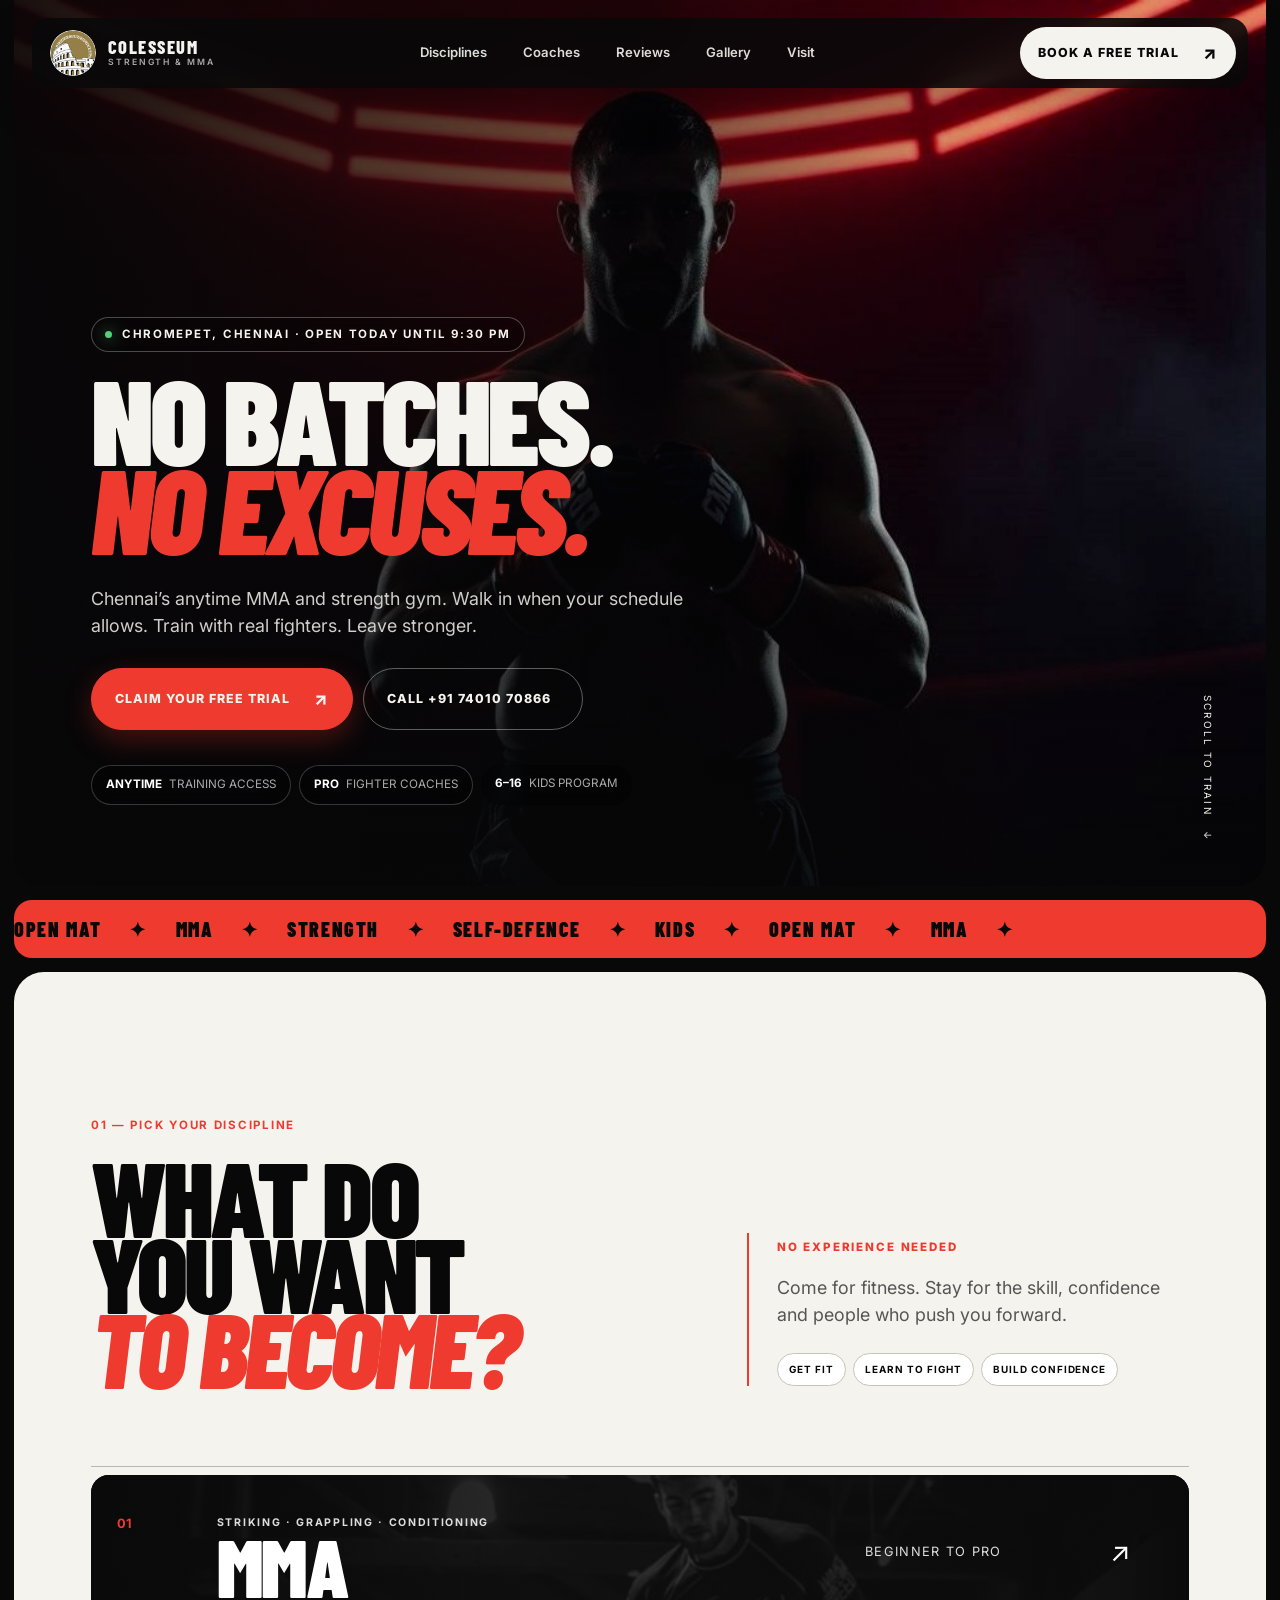
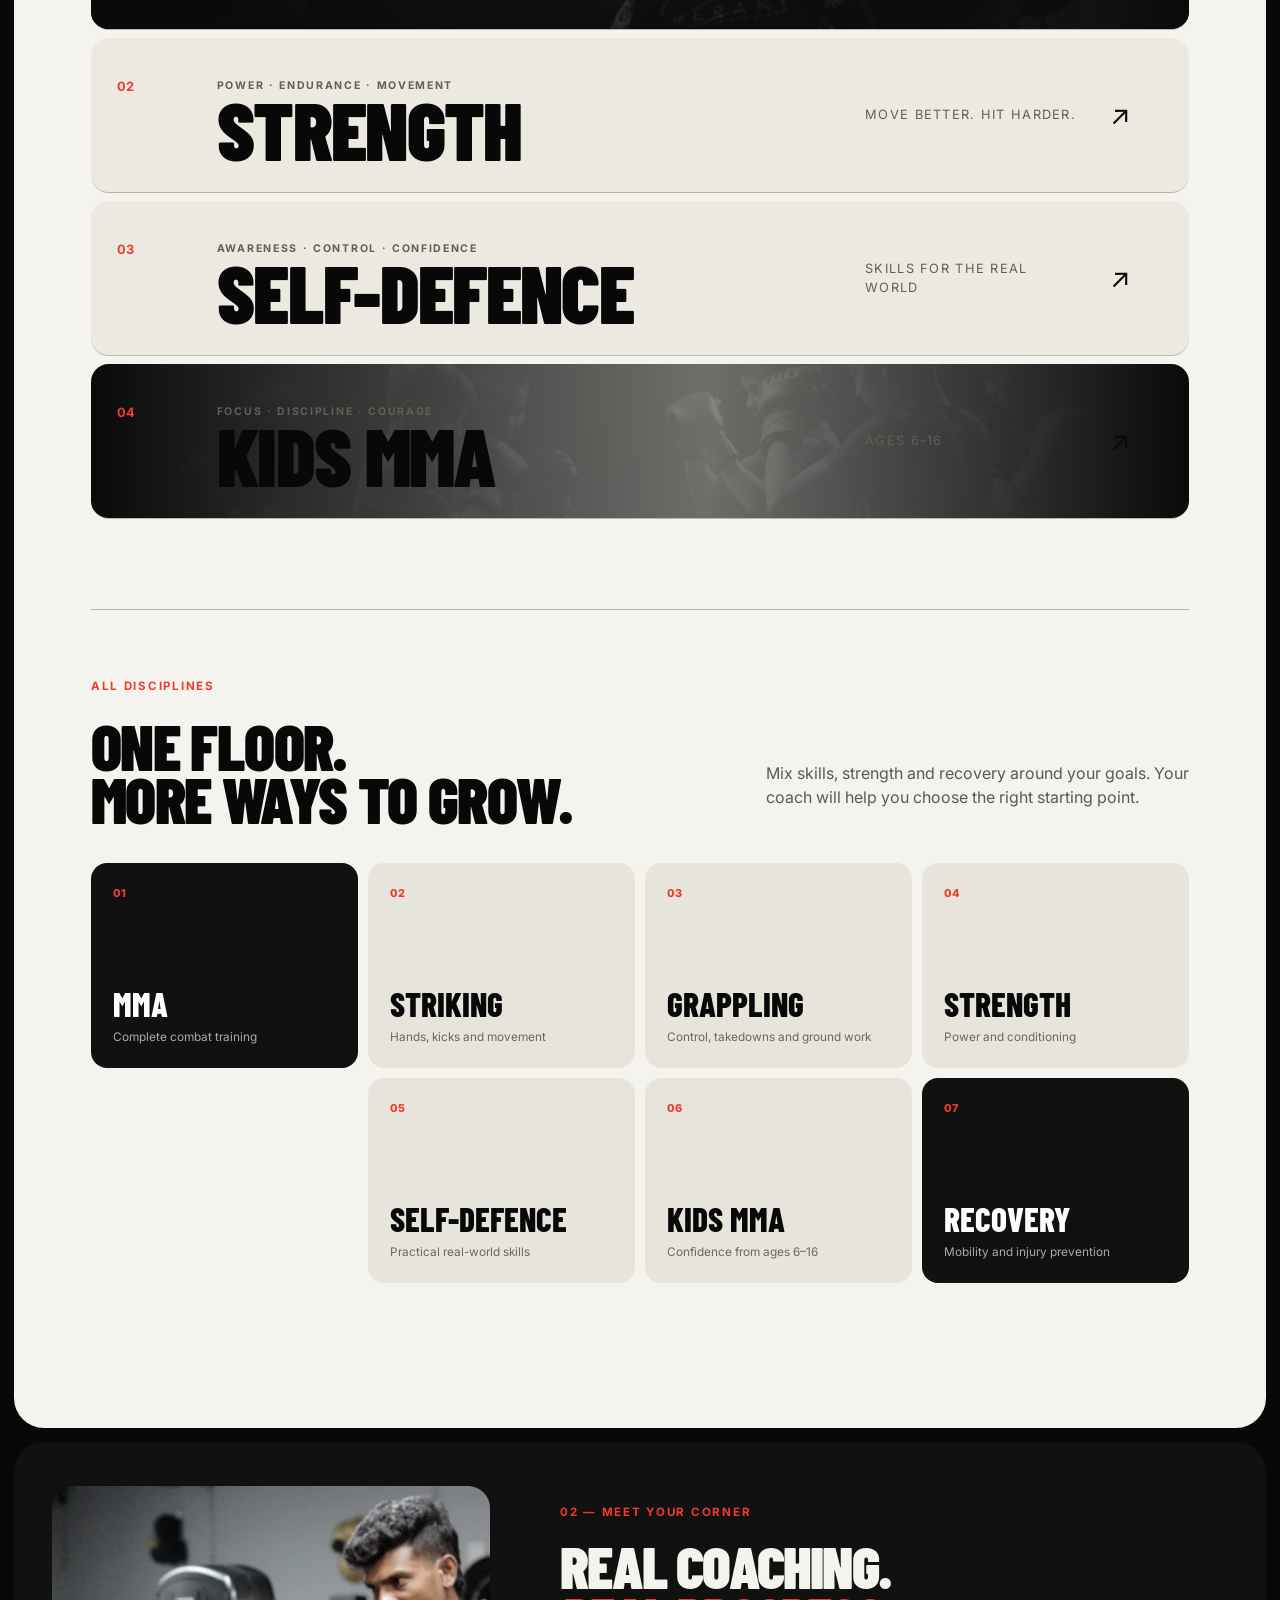
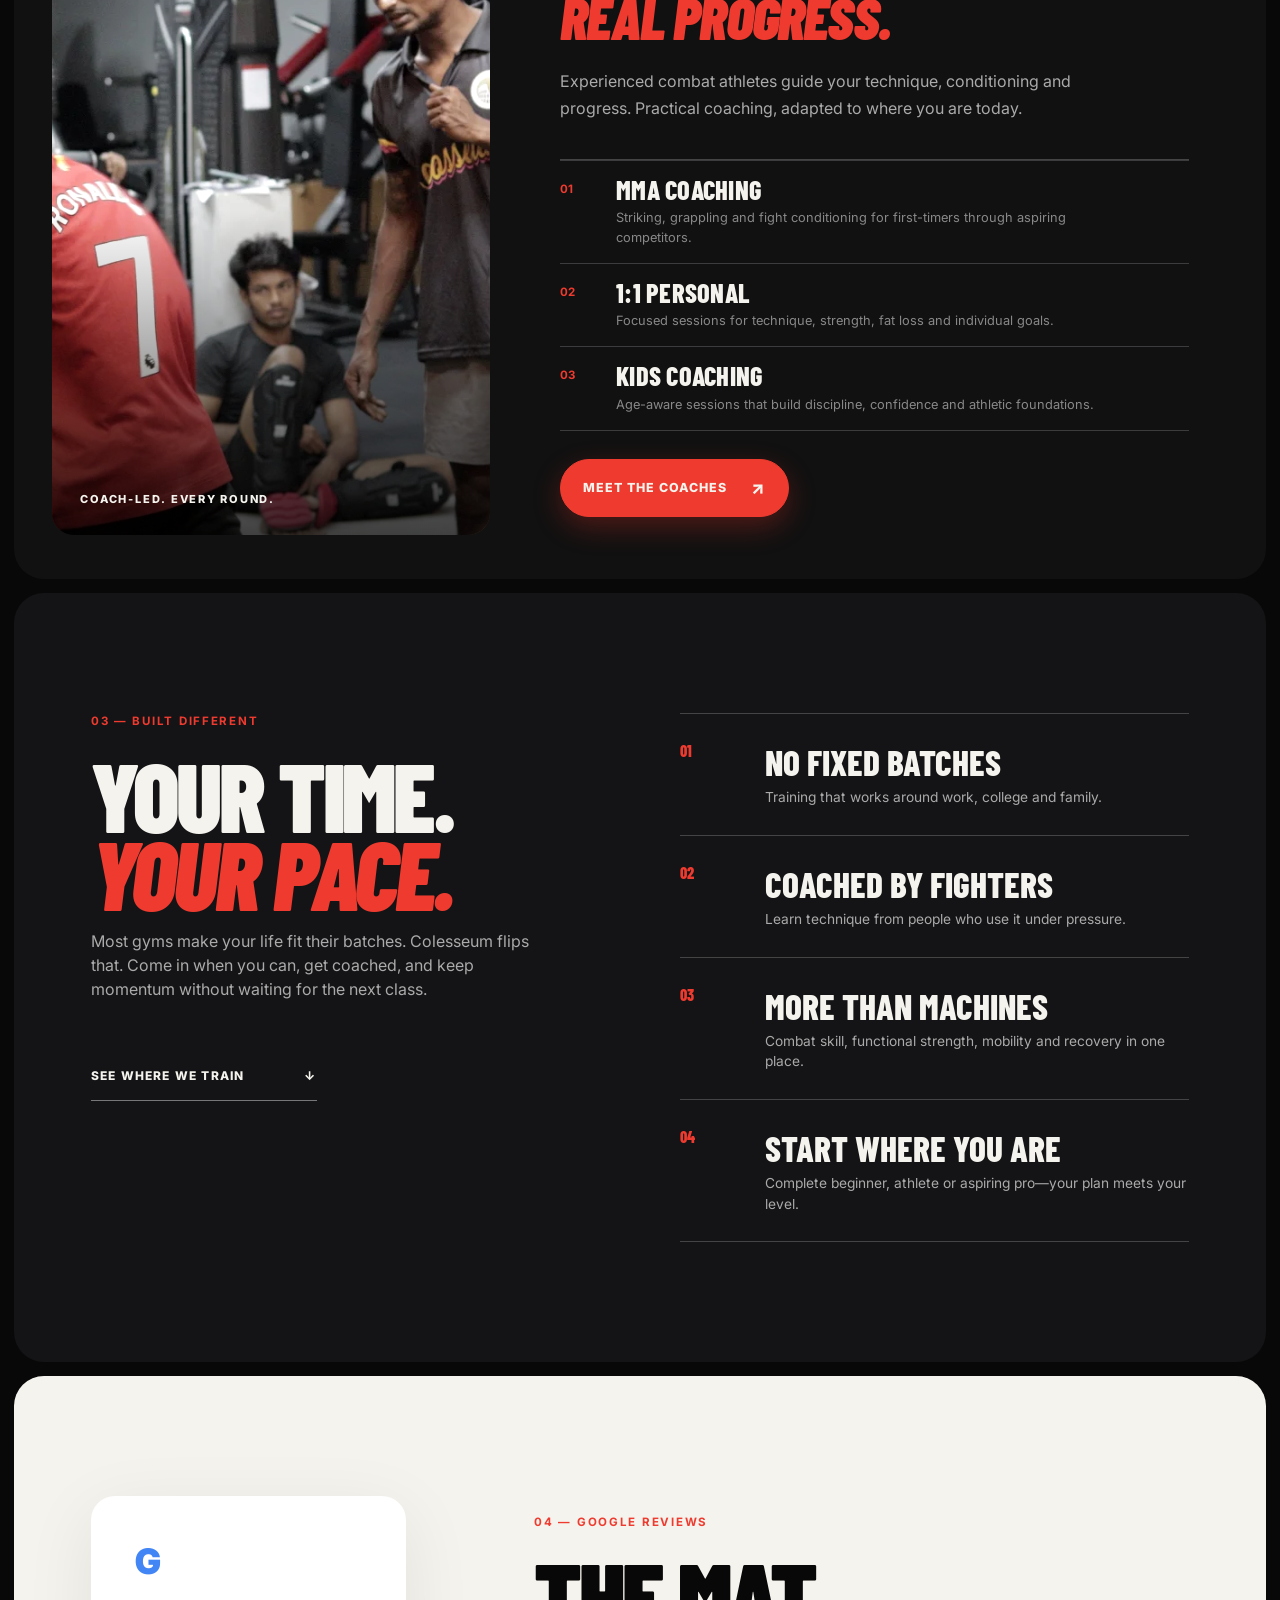
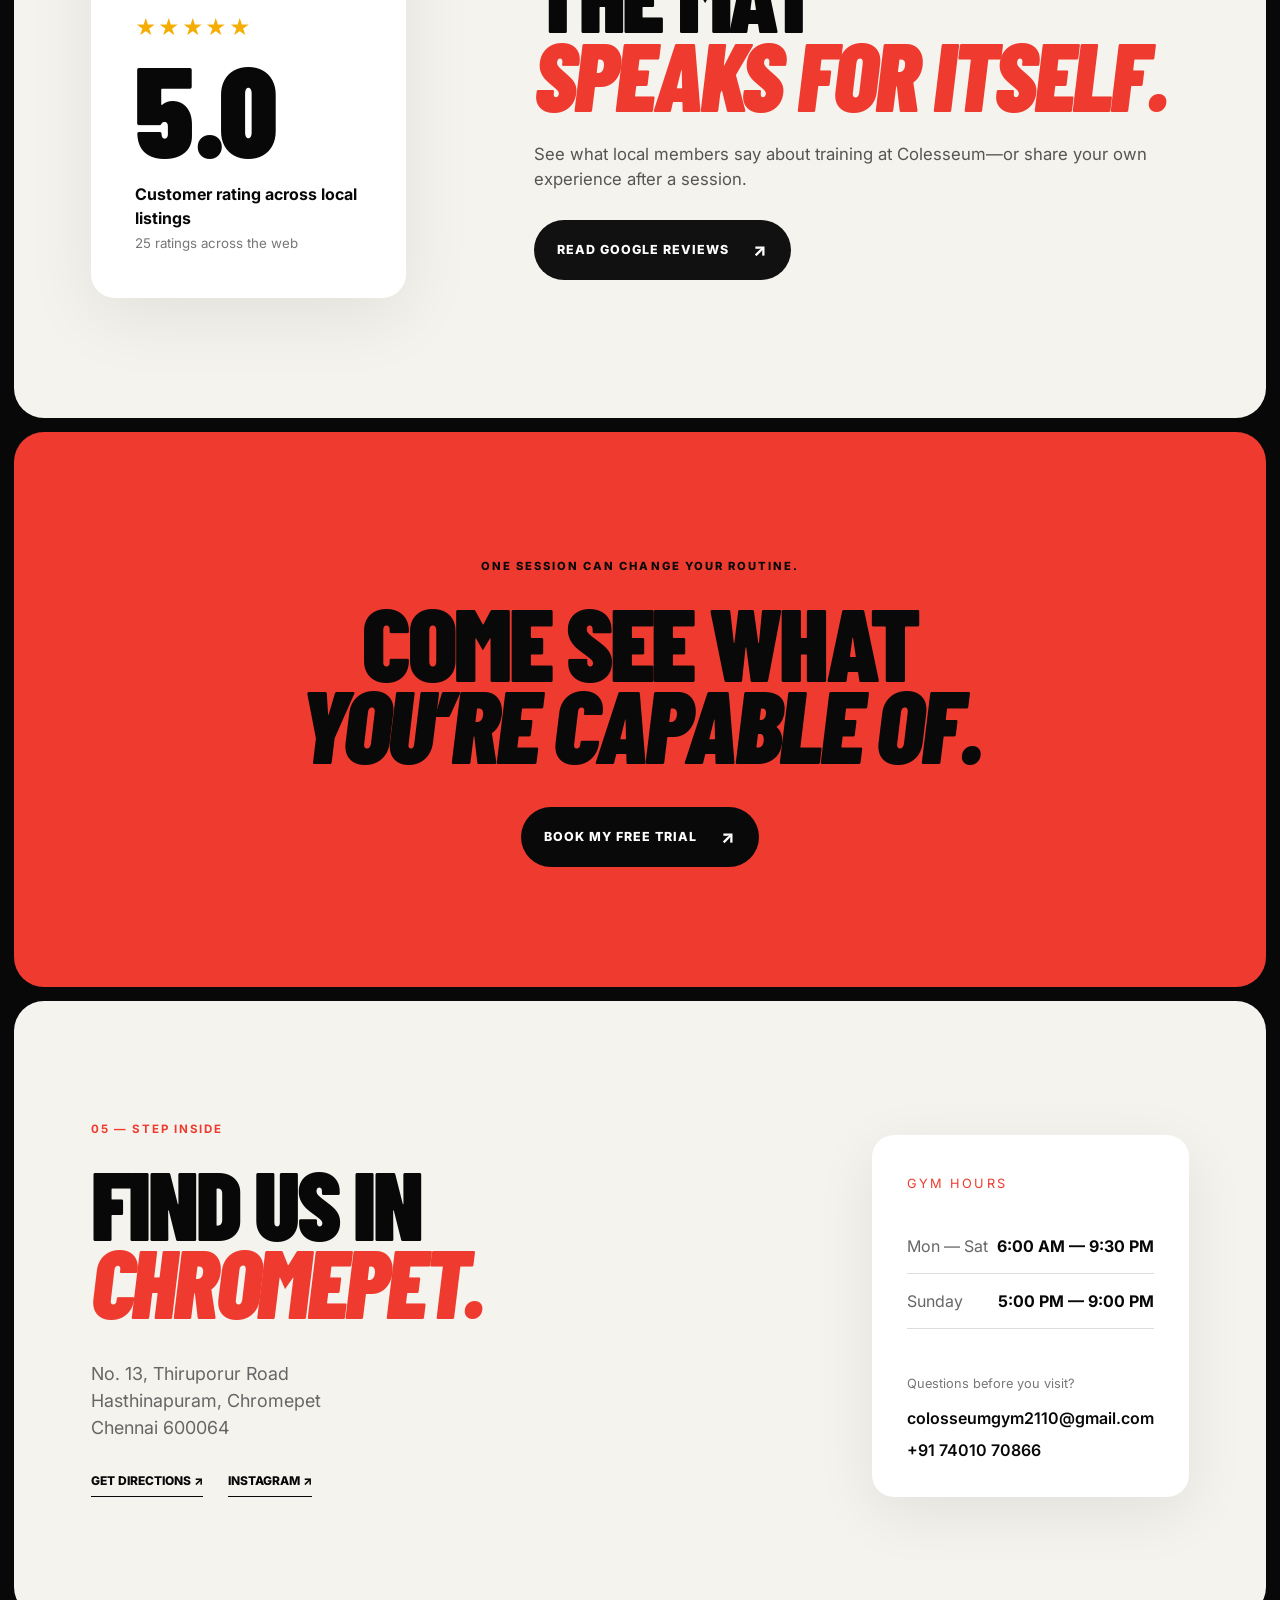
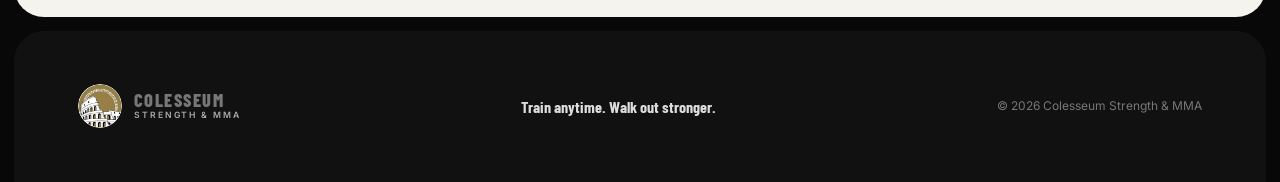
==== index.html @ 01a039a8 "Upload complete Colesseum MMA website" ====
<!doctype html>
<html lang="en">
<head>
  <meta charset="utf-8">
  <meta name="viewport" content="width=device-width, initial-scale=1">
  <title>Colesseum Strength & MMA | Anytime MMA Training in Chennai</title>
  <meta name="description" content="MMA, strength training, self-defence and kids coaching in Chromepet, Chennai. Train on your schedule with pro-fighter coaching.">
  <link rel="preconnect" href="https://fonts.googleapis.com">
  <link rel="preconnect" href="https://fonts.gstatic.com" crossorigin>
  <link href="https://fonts.googleapis.com/css2?family=Barlow+Condensed:ital,wght@0,600;0,700;0,800;0,900;1,800&family=Inter:wght@400;500;600;700&display=swap" rel="stylesheet">
  <link rel="icon" type="image/png" href="assets/logo.png">
  <link rel="stylesheet" href="assets/site.css">
</head>
<body class="is-loading">
  <div class="site-loader" role="status" aria-live="polite" aria-label="Loading Colesseum">
    <div class="loader-mark">
      <span class="loader-ring"><img src="assets/logo.png" alt=""></span>
      <p>COLESSEUM<small>STRENGTH &amp; MMA</small></p>
    </div>
    <div class="loader-line" aria-hidden="true"><i></i></div>
    <span class="loader-callout">ENTER THE ARENA</span>
  </div>
  <header class="nav" id="top">
    <a class="brand" href="#top" aria-label="Colesseum home"><img class="brand-logo" src="assets/logo.png" alt=""><span>COLESSEUM<small>STRENGTH & MMA</small></span></a>
    <nav aria-label="Main navigation"><a href="#disciplines">Disciplines</a><a href="#coaches">Coaches</a><a href="#reviews">Reviews</a><a href="gallery.html">Gallery</a><a href="#visit">Visit</a></nav>
    <a class="nav-cta" href="https://wa.me/917401070866?text=Hi%20Colesseum%2C%20I%27d%20like%20to%20book%20a%20trial%20session." target="_blank" rel="noreferrer">Book a free trial <span>↗</span></a>
    <button class="menu" aria-label="Open menu" aria-expanded="false"><span></span><span></span></button>
  </header>

  <main>
    <section class="hero">
      <img class="hero-image" src="assets/hero.jpg" alt="Mixed martial arts fighter ready to train">
      <div class="hero-shade"></div>
      <div class="hero-copy">
        <div class="eyebrow"><i></i> Chromepet, Chennai · Open today until 9:30 PM</div>
        <h1>NO BATCHES.<br><em>NO EXCUSES.</em></h1>
        <p>Chennai’s anytime MMA and strength gym. Walk in when your schedule allows. Train with real fighters. Leave stronger.</p>
        <div class="hero-actions">
          <a class="button primary" href="https://wa.me/917401070866?text=Hi%20Colesseum%2C%20I%27d%20like%20to%20book%20a%20free%20trial%20session." target="_blank" rel="noreferrer">Claim your free trial <span>↗</span></a>
          <a class="button ghost" href="tel:+917401070866">Call +91 74010 70866</a>
        </div>
        <div class="proof"><span><b>ANYTIME</b> training access</span><span><b>PRO</b> fighter coaches</span><span><b>6–16</b> kids program</span></div>
      </div>
      <a class="scroll-cue" href="#programs" aria-label="Scroll to programs"><span>SCROLL TO TRAIN</span>↓</a>
    </section>

    <section class="ticker" aria-label="Training highlights"><div>OPEN MAT <b>✦</b> MMA <b>✦</b> STRENGTH <b>✦</b> SELF-DEFENCE <b>✦</b> KIDS <b>✦</b> OPEN MAT <b>✦</b> MMA <b>✦</b></div></section>

    <section class="programs section" id="programs">
      <div class="programs-intro">
        <div><span class="kicker">01 — Pick your discipline</span><h2>WHAT DO<br>YOU WANT<br><i>TO BECOME?</i></h2></div>
        <div class="programs-note"><span>NO EXPERIENCE NEEDED</span><p>Come for fitness. Stay for the skill, confidence and people who push you forward.</p><div class="goal-tags"><b>GET FIT</b><b>LEARN TO FIGHT</b><b>BUILD CONFIDENCE</b></div></div>
      </div>
      <div class="fight-menu">
        <a class="fight-row is-visual" href="https://wa.me/917401070866?text=I%27m%20interested%20in%20MMA%20training." target="_blank" rel="noreferrer"><img src="assets/mma.jpg" alt="MMA athlete training"><span class="fight-no">01</span><div><small>STRIKING · GRAPPLING · CONDITIONING</small><h3>MMA</h3></div><p>Beginner to pro</p><i>↗</i></a>
        <a class="fight-row" href="https://wa.me/917401070866?text=I%27m%20interested%20in%20strength%20training." target="_blank" rel="noreferrer"><span class="fight-no">02</span><div><small>POWER · ENDURANCE · MOVEMENT</small><h3>STRENGTH</h3></div><p>Move better. Hit harder.</p><i>↗</i></a>
        <a class="fight-row" href="https://wa.me/917401070866?text=I%27m%20interested%20in%20self-defence%20training." target="_blank" rel="noreferrer"><span class="fight-no">03</span><div><small>AWARENESS · CONTROL · CONFIDENCE</small><h3>SELF-DEFENCE</h3></div><p>Skills for the real world</p><i>↗</i></a>
        <a class="fight-row is-kids" href="https://wa.me/917401070866?text=I%27m%20interested%20in%20the%20kids%20MMA%20program." target="_blank" rel="noreferrer"><img src="assets/kids.jpg" alt="Young athletes in a training program"><span class="fight-no">04</span><div><small>FOCUS · DISCIPLINE · COURAGE</small><h3>KIDS MMA</h3></div><p>Ages 6–16</p><i>↗</i></a>
      </div>
      <div class="discipline-block" id="disciplines">
        <div class="discipline-head"><div><span class="kicker">All disciplines</span><h3>ONE FLOOR.<br>MORE WAYS TO GROW.</h3></div><p>Mix skills, strength and recovery around your goals. Your coach will help you choose the right starting point.</p></div>
        <div class="discipline-grid" aria-label="Available disciplines">
          <article><span>01</span><h4>MMA</h4><small>Complete combat training</small></article>
          <article><span>02</span><h4>STRIKING</h4><small>Hands, kicks and movement</small></article>
          <article><span>03</span><h4>GRAPPLING</h4><small>Control, takedowns and ground work</small></article>
          <article><span>04</span><h4>STRENGTH</h4><small>Power and conditioning</small></article>
          <article><span>05</span><h4>SELF-DEFENCE</h4><small>Practical real-world skills</small></article>
          <article><span>06</span><h4>KIDS MMA</h4><small>Confidence from ages 6–16</small></article>
          <article><span>07</span><h4>RECOVERY</h4><small>Mobility and injury prevention</small></article>
        </div>
      </div>
    </section>

    <section class="coaches section" id="coaches">
      <div class="coach-visual"><img src="assets/coach-selected.webp" alt="Colesseum coach observing athletes during a live sparring round"><span>COACH-LED. EVERY ROUND.</span></div>
      <div class="coach-copy"><span class="kicker">02 — Meet your corner</span><h2>REAL COACHING.<br><i>REAL PROGRESS.</i></h2><p>Experienced combat athletes guide your technique, conditioning and progress. Practical coaching, adapted to where you are today.</p><div class="coach-columns"><article><b>01</b><div><h3>MMA COACHING</h3><p>Striking, grappling and fight conditioning for first-timers through aspiring competitors.</p></div></article><article><b>02</b><div><h3>1:1 PERSONAL</h3><p>Focused sessions for technique, strength, fat loss and individual goals.</p></div></article><article><b>03</b><div><h3>KIDS COACHING</h3><p>Age-aware sessions that build discipline, confidence and athletic foundations.</p></div></article></div><a class="button primary" href="https://wa.me/917401070866?text=Hi%20Colesseum%2C%20I%27d%20like%20to%20meet%20the%20coaches%20and%20book%20a%20trial." target="_blank" rel="noreferrer">Meet the coaches <span>↗</span></a></div>
    </section>

    <section class="difference section" id="difference">
      <div class="difference-copy"><span class="kicker">03 — Built different</span><h2>YOUR TIME.<br><i>YOUR PACE.</i></h2><p>Most gyms make your life fit their batches. Colesseum flips that. Come in when you can, get coached, and keep momentum without waiting for the next class.</p><a class="text-link" href="#visit">See where we train <span>↓</span></a></div>
      <div class="reasons">
        <article><b>01</b><div><h3>NO FIXED BATCHES</h3><p>Training that works around work, college and family.</p></div></article>
        <article><b>02</b><div><h3>COACHED BY FIGHTERS</h3><p>Learn technique from people who use it under pressure.</p></div></article>
        <article><b>03</b><div><h3>MORE THAN MACHINES</h3><p>Combat skill, functional strength, mobility and recovery in one place.</p></div></article>
        <article><b>04</b><div><h3>START WHERE YOU ARE</h3><p>Complete beginner, athlete or aspiring pro—your plan meets your level.</p></div></article>
      </div>
    </section>

    <section class="reviews section" id="reviews">
      <div class="reviews-score"><span class="google-g">G</span><span class="stars" aria-label="5 out of 5 stars">★★★★★</span><strong>5.0</strong><p>Customer rating across local listings</p><small>25 ratings across the web</small></div>
      <div class="reviews-copy"><span class="kicker">04 — Google reviews</span><h2>THE MAT<br><i>SPEAKS FOR ITSELF.</i></h2><p>See what local members say about training at Colesseum—or share your own experience after a session.</p><a class="button dark-button" href="https://www.google.com/search?q=Colosseum+Strength+and+MMA+Chromepet+reviews" target="_blank" rel="noreferrer">Read Google reviews <span>↗</span></a></div>
    </section>

    <section class="cta-band">
      <span>ONE SESSION CAN CHANGE YOUR ROUTINE.</span>
      <h2>COME SEE WHAT<br><i>YOU’RE CAPABLE OF.</i></h2>
      <a class="button light" href="https://wa.me/917401070866?text=Hi%20Colesseum%2C%20I%27d%20like%20to%20book%20a%20free%20trial%20session." target="_blank" rel="noreferrer">Book my free trial <span>↗</span></a>
    </section>

    <section class="visit section" id="visit">
      <div class="visit-main"><span class="kicker">05 — Step inside</span><h2>FIND US IN<br><i>CHROMEPET.</i></h2><address>No. 13, Thiruporur Road<br>Hasthinapuram, Chromepet<br>Chennai 600064</address><div class="visit-actions"><a href="https://www.google.com/maps/search/?api=1&query=No.13+Thiruporur+Road+Hasthinapuram+Chromepet+Chennai+600064" target="_blank" rel="noreferrer">Get directions ↗</a><a href="https://www.instagram.com/colosseum_strength_mma/" target="_blank" rel="noreferrer">Instagram ↗</a></div></div>
      <div class="hours"><span>GYM HOURS</span><dl><div><dt>Mon — Sat</dt><dd>6:00 AM — 9:30 PM</dd></div><div><dt>Sunday</dt><dd>5:00 PM — 9:00 PM</dd></div></dl><p>Questions before you visit?</p><a href="mailto:colosseumgym2110@gmail.com">colosseumgym2110@gmail.com</a><a href="tel:+917401070866">+91 74010 70866</a></div>
    </section>
  </main>

  <footer><a class="brand" href="#top"><img class="brand-logo" src="assets/logo.png" alt=""><span>COLESSEUM<small>STRENGTH & MMA</small></span></a><p>Train anytime. Walk out stronger.</p><span>© 2026 Colesseum Strength & MMA</span></footer>
  <a class="mobile-trial" href="https://wa.me/917401070866?text=Hi%20Colesseum%2C%20I%27d%20like%20to%20book%20a%20free%20trial%20session." target="_blank" rel="noreferrer">BOOK A FREE TRIAL <span>↗</span></a>
  <script src="assets/site.js"></script>
</body>
</html>
---- assets/site.css ----
:root{--ink:#080809;--panel:#111113;--paper:#f1efe9;--red:#ed3326;--muted:#aaa8a3;--line:rgba(255,255,255,.15)}*{box-sizing:border-box}html{scroll-behavior:smooth}body{margin:0;background:var(--ink);color:var(--paper);font:16px/1.5 Inter,Arial,sans-serif;overflow-x:hidden}a{color:inherit;text-decoration:none}img{display:block;max-width:100%}.nav{height:88px;padding:0 4.5vw;display:flex;align-items:center;justify-content:space-between;position:absolute;top:0;z-index:20;width:100%;border-bottom:1px solid var(--line)}.brand{display:flex;align-items:center;gap:12px;font:800 1.15rem/1 Barlow Condensed,sans-serif;letter-spacing:.08em}.brand small{display:block;font:600 .54rem/1.4 Inter,sans-serif;letter-spacing:.22em;color:#aaa}.brand-mark{display:grid;place-items:center;width:40px;height:40px;border:2px solid var(--red);border-radius:50%;color:var(--red);font:italic 900 1.65rem Barlow Condensed}.nav nav{display:flex;gap:36px;font-size:.82rem;font-weight:600}.nav nav a{opacity:.75}.nav nav a:hover{opacity:1}.nav-cta,.button{display:inline-flex;align-items:center;justify-content:space-between;gap:24px;text-transform:uppercase;font-weight:800;font-size:.78rem;letter-spacing:.08em}.nav-cta{border:1px solid rgba(255,255,255,.5);padding:14px 18px}.nav-cta span,.button span{font-size:1.1rem}.menu{display:none;background:none;border:0}.hero{min-height:800px;height:100svh;position:relative;display:flex;align-items:flex-end;padding:150px 7vw 9vh}.hero-image,.hero-shade{position:absolute;inset:0;width:100%;height:100%;object-fit:cover}.hero-image{object-position:center 20%}.hero-shade{background:linear-gradient(90deg,rgba(7,7,8,.95) 0%,rgba(7,7,8,.62) 46%,rgba(7,7,8,.15) 75%),linear-gradient(0deg,rgba(7,7,8,.9),transparent 45%)}.hero-copy{position:relative;z-index:2;max-width:820px}.eyebrow,.kicker{text-transform:uppercase;letter-spacing:.15em;font-size:.72rem;font-weight:700}.eyebrow{display:flex;align-items:center;gap:10px;margin-bottom:22px}.eyebrow i{width:7px;height:7px;background:#53d176;border-radius:50%;box-shadow:0 0 16px #53d176}.hero h1,.section h2,.cta-band h2{margin:0;font:900 clamp(4.7rem,9.3vw,9.3rem)/.75 Barlow Condensed,sans-serif;letter-spacing:-.035em}.hero h1 em,.section h2 i,.cta-band h2 i{font-style:italic;color:var(--red)}.hero p{max-width:610px;font-size:1.08rem;color:#d0ceca;margin:34px 0 28px}.hero-actions{display:flex;gap:10px}.button{padding:18px 21px;min-width:220px;border:1px solid rgba(255,255,255,.35)}.button.primary{background:var(--red);border-color:var(--red)}.button.ghost:hover,.nav-cta:hover{background:#fff;color:#111}.button.primary:hover{background:#fff;color:#111;border-color:#fff}.proof{display:flex;gap:0;margin-top:35px;border-top:1px solid var(--line);max-width:680px}.proof span{padding:15px 26px 0 0;margin-right:26px;border-right:1px solid var(--line);font-size:.73rem;text-transform:uppercase;color:#aaa}.proof span:last-child{border:0}.proof b{color:#fff;margin-right:4px}.scroll-cue{position:absolute;right:4vw;bottom:5vh;z-index:2;display:flex;gap:15px;align-items:center;writing-mode:vertical-rl;font-size:.62rem;letter-spacing:.22em}.ticker{height:64px;background:var(--red);color:#090909;display:flex;align-items:center;overflow:hidden;white-space:nowrap}.ticker div{font:900 1.25rem Barlow Condensed;letter-spacing:.08em;animation:ticker 18s linear infinite}.ticker b{margin:0 22px}@keyframes ticker{to{transform:translateX(-50%)}}.section{padding:120px 7vw}.section-head{display:grid;grid-template-columns:1.35fr .65fr;gap:8vw;align-items:end;margin-bottom:65px}.section h2{font-size:clamp(4rem,7.5vw,7.7rem);line-height:.82}.section-head>p{max-width:460px;color:var(--muted);font-size:1.02rem}.kicker{display:block;color:var(--red);margin-bottom:25px}.program-grid{display:grid;grid-template-columns:repeat(2,1fr);border-top:1px solid var(--line);border-left:1px solid var(--line)}.program{min-height:410px;padding:32px;border-right:1px solid var(--line);border-bottom:1px solid var(--line);display:flex;flex-direction:column;justify-content:space-between;position:relative;overflow:hidden;background:var(--panel)}.program.featured{grid-row:span 2;padding:0;min-height:820px}.program-art{position:absolute;inset:0}.program-art:after,.kids:after{content:"";position:absolute;inset:0;background:linear-gradient(0deg,rgba(0,0,0,.92),rgba(0,0,0,.03) 70%)}.program-art img,.kids>img{width:100%;height:100%;object-fit:cover}.program-art span{position:absolute;z-index:2;top:25px;right:25px;font:800 1rem Barlow Condensed}.program-info{position:relative;z-index:2;margin-top:auto}.program-info>span{font-size:.7rem;text-transform:uppercase;letter-spacing:.16em;color:var(--red);font-weight:700}.program h3{font:800 clamp(2.1rem,3.5vw,4rem)/.9 Barlow Condensed;margin:12px 0}.program p{max-width:430px;color:#aaa;font-size:.9rem}.program a{display:inline-block;margin-top:17px;padding-bottom:5px;border-bottom:1px solid;font-size:.72rem;text-transform:uppercase;font-weight:700;letter-spacing:.1em}.program-number{font:900 6rem/.8 Barlow Condensed;color:#27272a}.program.kids{padding:0}.kids>img{position:absolute;inset:0}.kids .program-info{padding:32px}.difference{background:var(--paper);color:var(--ink);display:grid;grid-template-columns:.95fr 1.05fr;gap:10vw}.difference p{color:#555;max-width:560px}.text-link{display:inline-flex;gap:60px;border-bottom:1px solid;padding:15px 0;margin-top:35px;font-size:.75rem;font-weight:800;text-transform:uppercase;letter-spacing:.1em}.reasons{border-top:1px solid #bbb}.reasons article{display:grid;grid-template-columns:60px 1fr;gap:25px;padding:27px 0;border-bottom:1px solid #bbb}.reasons b{color:var(--red);font:800 1rem Barlow Condensed}.reasons h3{margin:0;font:800 2rem Barlow Condensed}.reasons p{margin:4px 0 0;font-size:.86rem}.cta-band{background:var(--red);color:#090909;text-align:center;padding:105px 5vw}.cta-band>span{font-size:.7rem;letter-spacing:.18em;font-weight:800}.cta-band h2{font-size:clamp(4rem,8vw,8.7rem);line-height:.8;margin:25px 0 42px}.cta-band h2 i{color:#090909}.button.light{background:#090909;color:#fff;border:0}.visit{display:grid;grid-template-columns:1.4fr .6fr;gap:12vw}.visit address{font-style:normal;color:#aaa;font-size:1.12rem;margin:40px 0 30px}.visit-actions{display:flex;gap:25px}.visit-actions a{font-size:.75rem;text-transform:uppercase;font-weight:800;border-bottom:1px solid;padding-bottom:6px}.hours{border:1px solid var(--line);padding:35px;align-self:end}.hours>span{font:.8rem Inter;letter-spacing:.16em;color:var(--red)}.hours dl{margin:25px 0 45px}.hours dl div{display:flex;justify-content:space-between;padding:15px 0;border-bottom:1px solid var(--line)}.hours dt{color:#aaa}.hours dd{margin:0;font-weight:700}.hours p{font-size:.8rem;color:#777}.hours>a{display:block;font-weight:600;margin-top:8px}footer{border-top:1px solid var(--line);padding:38px 5vw;display:flex;align-items:center;justify-content:space-between;color:#777;font-size:.75rem}footer p{font:700 1rem Barlow Condensed;color:#ddd}.mobile-trial{display:none}.reveal{opacity:0;transform:translateY(24px);transition:.7s ease}.reveal.visible{opacity:1;transform:none}
@media(max-width:850px){.nav{height:72px;padding:0 20px}.nav nav,.nav-cta{display:none}.menu{display:block}.menu span{display:block;width:25px;height:2px;background:#fff;margin:6px}.nav.open{position:fixed;background:#0a0a0b}.nav.open nav{display:flex;position:absolute;top:72px;left:0;right:0;background:#0a0a0b;flex-direction:column;padding:30px 22px;font:800 2rem Barlow Condensed}.hero{min-height:720px;padding:130px 22px 120px;align-items:flex-end}.hero-image{object-position:62% center}.hero-shade{background:linear-gradient(0deg,rgba(7,7,8,.98) 0%,rgba(7,7,8,.6) 72%,rgba(7,7,8,.3))}.hero h1{font-size:clamp(4rem,18vw,6rem);line-height:.78}.hero p{font-size:.95rem;margin:24px 0}.hero-actions{flex-direction:column;align-items:stretch}.button{width:100%}.button.ghost{display:none}.proof{display:none}.scroll-cue{display:none}.ticker{height:52px}.section{padding:82px 22px}.section-head{grid-template-columns:1fr;margin-bottom:38px}.section-head>p{margin-top:0}.program-grid{grid-template-columns:1fr}.program.featured{min-height:610px;grid-row:auto}.program{min-height:330px}.difference{grid-template-columns:1fr;gap:60px}.cta-band{padding:75px 22px}.visit{grid-template-columns:1fr;gap:55px}.hours{padding:24px}footer{padding:35px 22px 92px;align-items:flex-start;gap:25px;flex-direction:column}footer p{display:none}.mobile-trial{display:flex;position:fixed;z-index:30;left:12px;right:12px;bottom:12px;background:var(--red);padding:17px 20px;justify-content:space-between;color:#fff;font-size:.78rem;font-weight:800;letter-spacing:.08em;box-shadow:0 10px 35px #000}.brand-mark{width:35px;height:35px}}
@media(prefers-reduced-motion:reduce){html{scroll-behavior:auto}.ticker div{animation:none}.reveal{opacity:1;transform:none;transition:none}}

/* 2026 discipline menu */
.programs{padding-top:145px;padding-bottom:145px;background:radial-gradient(circle at 17% 24%,rgba(237,51,38,.12),transparent 28%),var(--ink)}
.programs-intro{display:grid;grid-template-columns:1.1fr .9fr;gap:9vw;align-items:end;margin-bottom:80px}
.programs-intro h2{font-size:clamp(4.8rem,8.2vw,8.5rem);line-height:.72}
.programs-note{max-width:520px;padding-left:28px;border-left:2px solid var(--red)}
.programs-note>span{font:800 .72rem Inter;letter-spacing:.16em;color:var(--red)}
.programs-note p{font-size:1.12rem;color:#c4c2bd;max-width:470px}
.goal-tags{display:flex;flex-wrap:wrap;gap:7px;margin-top:24px}
.goal-tags b{border:1px solid #444;padding:8px 11px;font-size:.62rem;letter-spacing:.1em}
.fight-menu{border-top:1px solid #4b4b4d}
.fight-row{min-height:170px;display:grid;grid-template-columns:75px 1fr 220px 55px;align-items:center;gap:25px;position:relative;border-bottom:1px solid #4b4b4d;overflow:hidden;padding:15px 24px;transition:.35s ease;isolation:isolate}
.fight-row:before{content:"";position:absolute;inset:0;background:var(--red);transform:scaleY(0);transform-origin:bottom;transition:transform .35s ease;z-index:-1}
.fight-row:hover:before,.fight-row:focus-visible:before{transform:scaleY(1)}
.fight-row>img{position:absolute;inset:0;width:100%;height:100%;object-fit:cover;object-position:center 36%;z-index:-2;filter:grayscale(1);opacity:.35;transition:.45s ease}
.fight-row.is-kids>img{object-position:center 46%;opacity:0}
.fight-row.is-visual:after,.fight-row.is-kids:after{content:"";position:absolute;inset:0;background:linear-gradient(90deg,#0a0a0b 0%,rgba(10,10,11,.46) 56%,#0a0a0b 100%);z-index:-1;transition:.35s ease}
.fight-row:hover:after,.fight-row:focus-visible:after{opacity:0}
.fight-row:hover>img,.fight-row:focus-visible>img{opacity:.35;filter:grayscale(0);transform:scale(1.03)}
.fight-row .fight-no{font:700 .8rem Inter;color:var(--red);align-self:start;margin-top:26px}
.fight-row:hover .fight-no{color:#0a0a0b}
.fight-row small{font-size:.66rem;letter-spacing:.16em;color:#97979c;font-weight:700}
.fight-row:hover small{color:#24100f}
.fight-row h3{margin:3px 0 0;font:900 clamp(3.5rem,6.4vw,7rem)/.75 Barlow Condensed;letter-spacing:-.02em}
.fight-row p{color:#aaa;font-size:.8rem;text-transform:uppercase;letter-spacing:.1em}
.fight-row:hover p{color:#24100f}
.fight-row>i{font-style:normal;font-size:1.7rem;transition:.3s ease}
.fight-row:hover>i{transform:translate(5px,-5px);color:#0a0a0b}
@media(max-width:850px){.programs-intro{grid-template-columns:1fr;gap:40px;margin-bottom:58px}.programs-intro h2{font-size:clamp(4.2rem,19vw,6.2rem)}.programs-note{padding-left:18px}.fight-row{min-height:130px;grid-template-columns:32px 1fr 35px;gap:10px;padding:12px 5px}.fight-row p{display:none}.fight-row .fight-no{margin-top:18px}.fight-row h3{font-size:clamp(3rem,14vw,5rem)}.fight-row small{font-size:.54rem}.fight-row>i{font-size:1.2rem}.fight-row.is-visual:after,.fight-row.is-kids:after{background:linear-gradient(90deg,#0a0a0b 0%,rgba(10,10,11,.6) 75%,#0a0a0b 100%)}}

/* Premium camp-inspired refinement — original content model preserved */
:root{--paper:#f5f3ed;--red:#ef3b2f}
.nav{position:absolute;top:18px;left:2.5vw;width:95vw;height:70px;padding:0 12px 0 18px;border:0;border-radius:18px;background:rgba(9,9,10,.88);backdrop-filter:blur(16px);box-shadow:0 16px 50px rgba(0,0,0,.24)}
.nav-cta,.button{border-radius:999px}.nav-cta{background:var(--paper);color:var(--ink);border:0;padding:13px 18px}.nav nav a{opacity:.9}.nav nav a:hover{color:var(--red)}
.hero{margin:0 14px 14px;min-height:760px;height:calc(100svh - 14px);border-radius:0 0 30px 30px;overflow:hidden;padding-left:6vw}.hero-image{filter:saturate(.85) contrast(1.06)}.hero-shade{background:linear-gradient(90deg,rgba(7,7,8,.92) 0%,rgba(7,7,8,.54) 50%,rgba(7,7,8,.05) 78%),linear-gradient(0deg,rgba(7,7,8,.72),transparent 52%)}
.eyebrow{display:inline-flex;padding:8px 13px;border:1px solid rgba(255,255,255,.28);border-radius:999px;background:rgba(0,0,0,.2);backdrop-filter:blur(8px)}
.hero h1{max-width:930px}.hero p{font-size:1.12rem}.button{padding:17px 23px}.button.primary{box-shadow:0 10px 28px rgba(237,51,38,.28)}
.proof{border:0;gap:8px}.proof span{padding:10px 14px;margin:0;border:1px solid rgba(255,255,255,.2);border-radius:999px;background:rgba(0,0,0,.22);backdrop-filter:blur(8px)}
.ticker{margin:0 14px;border-radius:18px;height:58px}
.programs{margin:14px;border-radius:30px;background:var(--paper);color:var(--ink);padding-left:6vw;padding-right:6vw}.programs .kicker{color:var(--red)}.programs-intro h2 i{color:var(--red)}.programs-note{border-left-color:var(--red)}.programs-note p{color:#555}.goal-tags b{border-color:#c7c4bb;border-radius:999px;background:#fff}.fight-menu{border-top-color:#bab7af}.fight-row{border-bottom-color:#bab7af;border-radius:18px;margin:8px 0;background:#ece9e1;min-height:155px;padding-left:26px}.fight-row .fight-no{color:var(--red)}.fight-row small,.fight-row p{color:#615f59}.fight-row.is-visual{color:#fff;background:#111}.fight-row.is-visual small,.fight-row.is-visual p{color:#ddd}.fight-row.is-kids>img{opacity:.18}.fight-row:before{border-radius:18px}.fight-row:hover,.fight-row:focus-visible{color:#0a0a0b;transform:translateX(5px)}
.difference{margin:14px;border-radius:30px;background:#141416;color:var(--paper);padding-left:6vw;padding-right:6vw}.difference p{color:#aaa}.reasons{border-top-color:#444}.reasons article{border-bottom-color:#444}.reasons h3{font-size:2.2rem}.text-link{border-color:#777}
.cta-band{margin:14px;border-radius:30px;padding:120px 5vw;background:var(--red)}.cta-band .button{display:inline-flex;width:auto}.visit{margin:14px;border-radius:30px;background:var(--paper);color:var(--ink);padding-left:6vw;padding-right:6vw}.visit address,.hours dt{color:#666}.hours{background:#fff;border:0;border-radius:22px;box-shadow:0 16px 60px rgba(0,0,0,.08)}.hours dl div{border-bottom-color:#ddd}.hours p{color:#777}.visit .kicker,.hours>span{color:var(--red)}
footer{margin:14px 14px 0;border:0;border-radius:30px 30px 0 0;background:#111;padding:50px 5vw}
@media(max-width:850px){.nav{top:10px;left:10px;width:calc(100% - 20px);height:62px;border-radius:15px}.nav.open{position:fixed;border-radius:15px 15px 0 0}.nav.open nav{top:62px;border-radius:0 0 15px 15px}.hero{margin:0 8px 8px;height:100svh;border-radius:0 0 22px 22px;padding-left:18px;padding-right:18px}.ticker{margin:8px;border-radius:14px}.programs,.difference,.visit,.cta-band{margin:8px;border-radius:22px;padding-left:18px;padding-right:18px}.programs{padding-top:88px;padding-bottom:88px}.fight-row{border-radius:14px;padding-left:12px;padding-right:12px}.fight-row:before{border-radius:14px}.fight-row:hover,.fight-row:focus-visible{transform:none}.difference{padding-top:88px;padding-bottom:88px}.cta-band{padding-top:85px;padding-bottom:85px}.visit{padding-top:88px;padding-bottom:88px}footer{margin:8px 8px 0;border-radius:22px 22px 0 0}}

/* Logo, disciplines, coaches and review proof */
.brand-logo{width:44px;height:44px;object-fit:contain;border-radius:50%;background:#050505}.nav .brand-logo{width:46px;height:46px}.discipline-rail{margin-top:44px;padding:22px 0 0;border-top:1px solid #bbb;display:flex;flex-wrap:wrap;align-items:center;gap:10px}.discipline-rail span{margin-right:auto;font-size:.68rem;letter-spacing:.15em;color:#777}.discipline-rail b{font-size:.68rem;letter-spacing:.08em;padding:10px 14px;border-radius:999px;background:#111;color:#fff}.discipline-rail b:nth-child(3n){background:var(--red)}
.coaches{margin:14px;border-radius:30px;background:#111;color:var(--paper);display:grid;grid-template-columns:.85fr 1.15fr;gap:7vw;padding-left:3vw;padding-right:6vw}.coach-visual{min-height:720px;border-radius:22px;overflow:hidden;position:relative}.coach-visual:after{content:"";position:absolute;inset:0;background:linear-gradient(0deg,rgba(0,0,0,.75),transparent 50%)}.coach-visual img{width:100%;height:100%;object-fit:cover}.coach-visual>span{position:absolute;z-index:2;left:28px;bottom:28px;font-size:.69rem;font-weight:800;letter-spacing:.16em}.coach-copy{align-self:center}.coach-copy>p{color:#aaa;max-width:640px;font-size:1.03rem}.coach-columns{display:grid;grid-template-columns:repeat(3,1fr);margin:38px 0 32px;border-top:1px solid #444}.coach-columns article{padding:24px 22px 10px 0;border-right:1px solid #444}.coach-columns article+article{padding-left:22px}.coach-columns article:last-child{border-right:0}.coach-columns b{color:var(--red);font-size:.72rem}.coach-columns h3{font:800 1.55rem/1 Barlow Condensed;margin:12px 0}.coach-columns p{font-size:.78rem;color:#888}.coach-copy .button{width:max-content}
.reviews{margin:14px;border-radius:30px;background:var(--paper);color:var(--ink);display:grid;grid-template-columns:.65fr 1.35fr;gap:10vw;align-items:center;padding-left:6vw;padding-right:6vw}.reviews-score{background:#fff;border-radius:24px;padding:44px;min-height:390px;display:flex;flex-direction:column;justify-content:center;box-shadow:0 18px 70px rgba(0,0,0,.08)}.google-g{font:900 2.2rem Inter;color:#4285f4}.stars{color:#f6ad01;font-size:1.3rem;letter-spacing:.12em;margin-top:30px}.reviews-score strong{font:900 8rem/.85 Barlow Condensed;margin-top:10px}.reviews-score p{font-weight:700;margin:20px 0 4px}.reviews-score small{color:#777}.reviews-copy>p{color:#555;max-width:620px;font-size:1.05rem;margin:28px 0}.dark-button{background:#111;color:#fff;border:0;width:max-content}.dark-button:hover{background:var(--red)}
@media(max-width:850px){.brand-logo,.nav .brand-logo{width:40px;height:40px}.discipline-rail{margin-top:34px}.discipline-rail span{width:100%;margin-bottom:5px}.discipline-rail b{font-size:.58rem;padding:8px 10px}.coaches,.reviews{margin:8px;border-radius:22px;grid-template-columns:1fr;padding:18px}.coaches{padding-top:18px;padding-bottom:80px}.coach-visual{min-height:520px}.coach-copy{padding-top:52px}.coach-columns{grid-template-columns:1fr}.coach-columns article,.coach-columns article+article{padding:20px 0;border-right:0;border-bottom:1px solid #444}.coach-copy .button,.dark-button{width:100%}.reviews{padding-top:18px;padding-bottom:80px;gap:60px}.reviews-score{min-height:300px;padding:32px}.reviews-score strong{font-size:6.5rem}.reviews-copy{padding:0 2px}}

/* Disciplines and coaching hierarchy refinement */
.discipline-block{margin-top:90px;padding-top:68px;border-top:1px solid #bab7af}.discipline-head{display:grid;grid-template-columns:1.15fr .85fr;gap:8vw;align-items:end;margin-bottom:38px}.discipline-head h3{font:900 clamp(3.2rem,5vw,5.7rem)/.82 Barlow Condensed;margin:0;letter-spacing:-.025em}.discipline-head>p{max-width:500px;color:#5b5954;font-size:1rem}.discipline-grid{display:grid;grid-template-columns:repeat(4,1fr);gap:10px}.discipline-grid article{min-height:205px;padding:22px;border-radius:16px;background:#e7e4dc;display:flex;flex-direction:column;transition:.3s ease}.discipline-grid article:first-child,.discipline-grid article:last-child{background:#111;color:#fff}.discipline-grid article:hover{background:var(--red);color:#111;transform:translateY(-4px)}.discipline-grid span{color:var(--red);font-size:.68rem;font-weight:800}.discipline-grid article:hover span{color:#111}.discipline-grid h4{font:800 clamp(1.8rem,2.6vw,3rem)/.9 Barlow Condensed;margin:auto 0 10px}.discipline-grid small{color:#6a6862;font-size:.74rem;line-height:1.35}.discipline-grid article:first-child small,.discipline-grid article:last-child small{color:#aaa}.discipline-grid article:hover small{color:#35110e}.discipline-grid article:nth-child(5){grid-column:2}.discipline-grid article:nth-child(7){grid-column:4}
.coaches{grid-template-columns:1fr 1fr;gap:6vw;padding:56px 6vw 56px 3vw;align-items:stretch}.coach-visual{min-height:650px}.coach-copy{padding:30px 0;display:flex;flex-direction:column;justify-content:center}.coach-copy h2{font-size:clamp(4rem,6.3vw,7rem);line-height:.78}.coach-copy>p{max-width:570px;margin:28px 0 15px}.coach-columns{grid-template-columns:1fr;margin:25px 0 30px}.coach-columns article,.coach-columns article+article{display:grid;grid-template-columns:38px 1fr;gap:18px;padding:16px 0;border-right:0;border-bottom:1px solid #3c3c3e}.coach-columns article:first-child{border-top:1px solid #3c3c3e}.coach-columns b{padding-top:4px}.coach-columns h3{margin:0 0 3px}.coach-columns p{margin:0;max-width:520px}.coach-copy .button{margin-top:0}
@media(max-width:850px){.discipline-block{margin-top:60px;padding-top:50px}.discipline-head{grid-template-columns:1fr;gap:18px}.discipline-head h3{font-size:3.7rem}.discipline-head>p{margin:0}.discipline-grid{grid-template-columns:repeat(2,1fr)}.discipline-grid article{min-height:155px;padding:16px}.discipline-grid article:nth-child(5),.discipline-grid article:nth-child(7){grid-column:auto}.discipline-grid article:last-child{grid-column:1/-1;min-height:135px}.discipline-grid h4{font-size:2rem}.coaches{grid-template-columns:1fr;padding:18px 18px 80px;gap:0}.coach-visual{min-height:480px}.coach-copy{padding:48px 2px 0}.coach-copy h2{font-size:4.2rem}.coach-copy>p{font-size:.96rem}.coach-columns article,.coach-columns article+article{grid-template-columns:30px 1fr;padding:17px 0}}

/* Coach section correction */
.coaches{grid-template-columns:minmax(360px,.82fr) minmax(520px,1.18fr);gap:5.5vw;padding:44px 6vw 44px 3vw}.coach-visual{min-height:600px;max-height:680px}.coach-copy{padding:18px 0}.coach-copy .kicker{margin-bottom:20px}.coach-copy h2{font-family:"Barlow Condensed",Arial,sans-serif;font-size:clamp(3.7rem,4.4vw,5.4rem);font-weight:900;line-height:.86;letter-spacing:-.03em;white-space:nowrap}.coach-copy>p{font-size:1rem;line-height:1.65;margin:25px 0 18px}.coach-columns{margin:20px 0 28px}.coach-columns h3{font-family:"Barlow Condensed",Arial,sans-serif;font-size:1.65rem;font-weight:800;line-height:1;margin:0 0 5px;letter-spacing:.01em}.coach-columns p{font-family:Inter,Arial,sans-serif;font-size:.8rem;line-height:1.5}.coach-columns b{font-family:Inter,Arial,sans-serif}.coach-copy .button{padding:15px 22px}
.coach-visual img{object-position:92% center;filter:saturate(.9) contrast(1.08)}
@media(max-width:1000px) and (min-width:851px){.coaches{grid-template-columns:.9fr 1.1fr;gap:4vw}.coach-copy h2{font-size:4.6rem}}
@media(max-width:850px){.coaches{grid-template-columns:1fr;padding:14px 14px 72px}.coach-visual{min-height:440px;max-height:520px}.coach-copy{padding:42px 6px 0}.coach-copy h2{font-size:clamp(3.4rem,14vw,4.5rem);line-height:.84;white-space:normal}.coach-columns h3{font-size:1.55rem}}

/* Gallery */
.gallery-page{background:var(--paper);color:var(--ink)}.gallery-page .nav{position:absolute}.gallery-page .nav nav a.active{color:var(--red)}.gallery-hero{padding:185px 7vw 100px;display:grid;grid-template-columns:1.25fr .75fr;align-items:end;gap:8vw}.gallery-hero>.kicker{grid-column:1/-1;margin-bottom:-30px}.gallery-hero h1{margin:0;font-family:"Barlow Condensed",Arial,sans-serif;font-size:clamp(5rem,9vw,10rem);font-weight:900;line-height:.73;letter-spacing:-.035em}.gallery-hero h1 i{color:var(--red)}.gallery-hero>div{padding-bottom:8px}.gallery-hero p{max-width:430px;color:#5f5d57;font-size:1.05rem}.gallery-hero a{display:inline-block;margin-top:25px;padding-bottom:6px;border-bottom:1px solid;font-size:.72rem;font-weight:800;letter-spacing:.1em;text-transform:uppercase}.gallery-grid{padding:0 7vw 110px;display:grid;grid-template-columns:repeat(12,1fr);grid-auto-rows:120px;gap:14px}.gallery-card{grid-column:span 4;grid-row:span 4;position:relative;overflow:hidden;border-radius:20px;background:#111}.gallery-card.wide{grid-column:span 8}.gallery-card.tall{grid-row:span 5}.gallery-card img{width:100%;height:100%;object-fit:cover;transition:transform .55s ease,filter .55s ease}.gallery-card:after{content:"";position:absolute;inset:0;background:linear-gradient(0deg,rgba(0,0,0,.78),transparent 55%)}.gallery-card>span{position:absolute;z-index:2;left:24px;right:24px;bottom:22px;color:#fff;display:flex;justify-content:space-between;align-items:end}.gallery-card b{font-family:"Barlow Condensed",Arial,sans-serif;font-size:1.7rem}.gallery-card small{font-size:.63rem;letter-spacing:.08em;text-transform:uppercase}.gallery-card:hover img{transform:scale(1.045);filter:saturate(1.2)}.gallery-cta{margin:14px;padding:100px 7vw;border-radius:30px;background:#111;color:#fff;text-align:center}.gallery-cta>p{color:#aaa}.gallery-cta h2{margin:20px 0 36px;font-family:"Barlow Condensed",Arial,sans-serif;font-size:clamp(5rem,9vw,9rem);font-weight:900;line-height:.75}.gallery-cta h2 i{color:var(--red)}.gallery-cta .button{width:max-content}.gallery-page footer{color:#777}.gallery-page footer p{color:#ddd}
@media(max-width:850px){.gallery-hero{padding:140px 22px 70px;grid-template-columns:1fr;gap:32px}.gallery-hero>.kicker{margin:0}.gallery-hero h1{font-size:clamp(4.7rem,21vw,7rem)}.gallery-hero>div{padding:0}.gallery-grid{padding:0 14px 75px;grid-template-columns:1fr;grid-auto-rows:auto}.gallery-card,.gallery-card.wide,.gallery-card.tall{grid-column:auto;grid-row:auto;aspect-ratio:4/5}.gallery-card.wide{aspect-ratio:4/3}.gallery-card>span{left:18px;right:18px;bottom:18px;flex-direction:column;align-items:flex-start;gap:2px}.gallery-cta{margin:8px;padding:75px 20px;border-radius:22px}.gallery-cta .button{width:100%}}

/* Branded opening sequence */
body.is-loading{overflow:hidden}.site-loader{position:fixed;z-index:9999;inset:0;display:grid;place-content:center;justify-items:center;background:#0d0d0e;color:#fff;cursor:pointer;transition:opacity .55s cubic-bezier(.65,0,.35,1),visibility .55s}.site-loader:before,.site-loader:after{content:"";position:absolute;left:0;width:100%;height:50%;background:#0d0d0e;transition:transform .7s cubic-bezier(.76,0,.24,1)}.site-loader:before{top:0}.site-loader:after{bottom:0}.loader-mark,.loader-line,.loader-callout{position:relative;z-index:1}.loader-mark{display:flex;align-items:center;gap:18px;animation:loader-mark-in .7s cubic-bezier(.22,1,.36,1) both}.loader-ring{width:82px;height:82px;display:grid;place-items:center;border:1px solid rgba(255,255,255,.22);border-radius:50%;animation:loader-pulse 1.35s ease-in-out infinite}.loader-ring img{width:66px;height:66px;border-radius:50%;object-fit:cover}.loader-mark p{margin:0;font-family:"Barlow Condensed",Arial,sans-serif;font-size:2.4rem;font-weight:900;line-height:.78;letter-spacing:.08em}.loader-mark small{display:block;margin-top:10px;color:#aaa;font-family:Inter,Arial,sans-serif;font-size:.58rem;font-weight:700;letter-spacing:.28em}.loader-line{width:min(330px,70vw);height:2px;margin-top:34px;overflow:hidden;background:#29292b}.loader-line i{display:block;width:100%;height:100%;background:var(--red);transform-origin:left;animation:loader-progress 1.05s cubic-bezier(.65,0,.35,1) both}.loader-callout{margin-top:15px;color:#777;font-family:Inter,Arial,sans-serif;font-size:.62rem;font-weight:800;letter-spacing:.24em}.loading-complete .site-loader{opacity:0;visibility:hidden;pointer-events:none}.loading-complete .site-loader:before{transform:translateY(-100%)}.loading-complete .site-loader:after{transform:translateY(100%)}@keyframes loader-mark-in{from{opacity:0;transform:translateY(18px) scale(.96)}to{opacity:1;transform:none}}@keyframes loader-progress{from{transform:scaleX(0)}to{transform:scaleX(1)}}@keyframes loader-pulse{0%,100%{box-shadow:0 0 0 0 rgba(255,59,48,0)}50%{box-shadow:0 0 0 9px rgba(255,59,48,.1)}}@media(max-width:600px){.loader-mark{gap:13px}.loader-ring{width:67px;height:67px}.loader-ring img{width:54px;height:54px}.loader-mark p{font-size:2rem}.loader-line{margin-top:28px}}@media(prefers-reduced-motion:reduce){.loader-mark,.loader-ring,.loader-line i{animation:none}.site-loader,.site-loader:before,.site-loader:after{transition-duration:.01ms}}
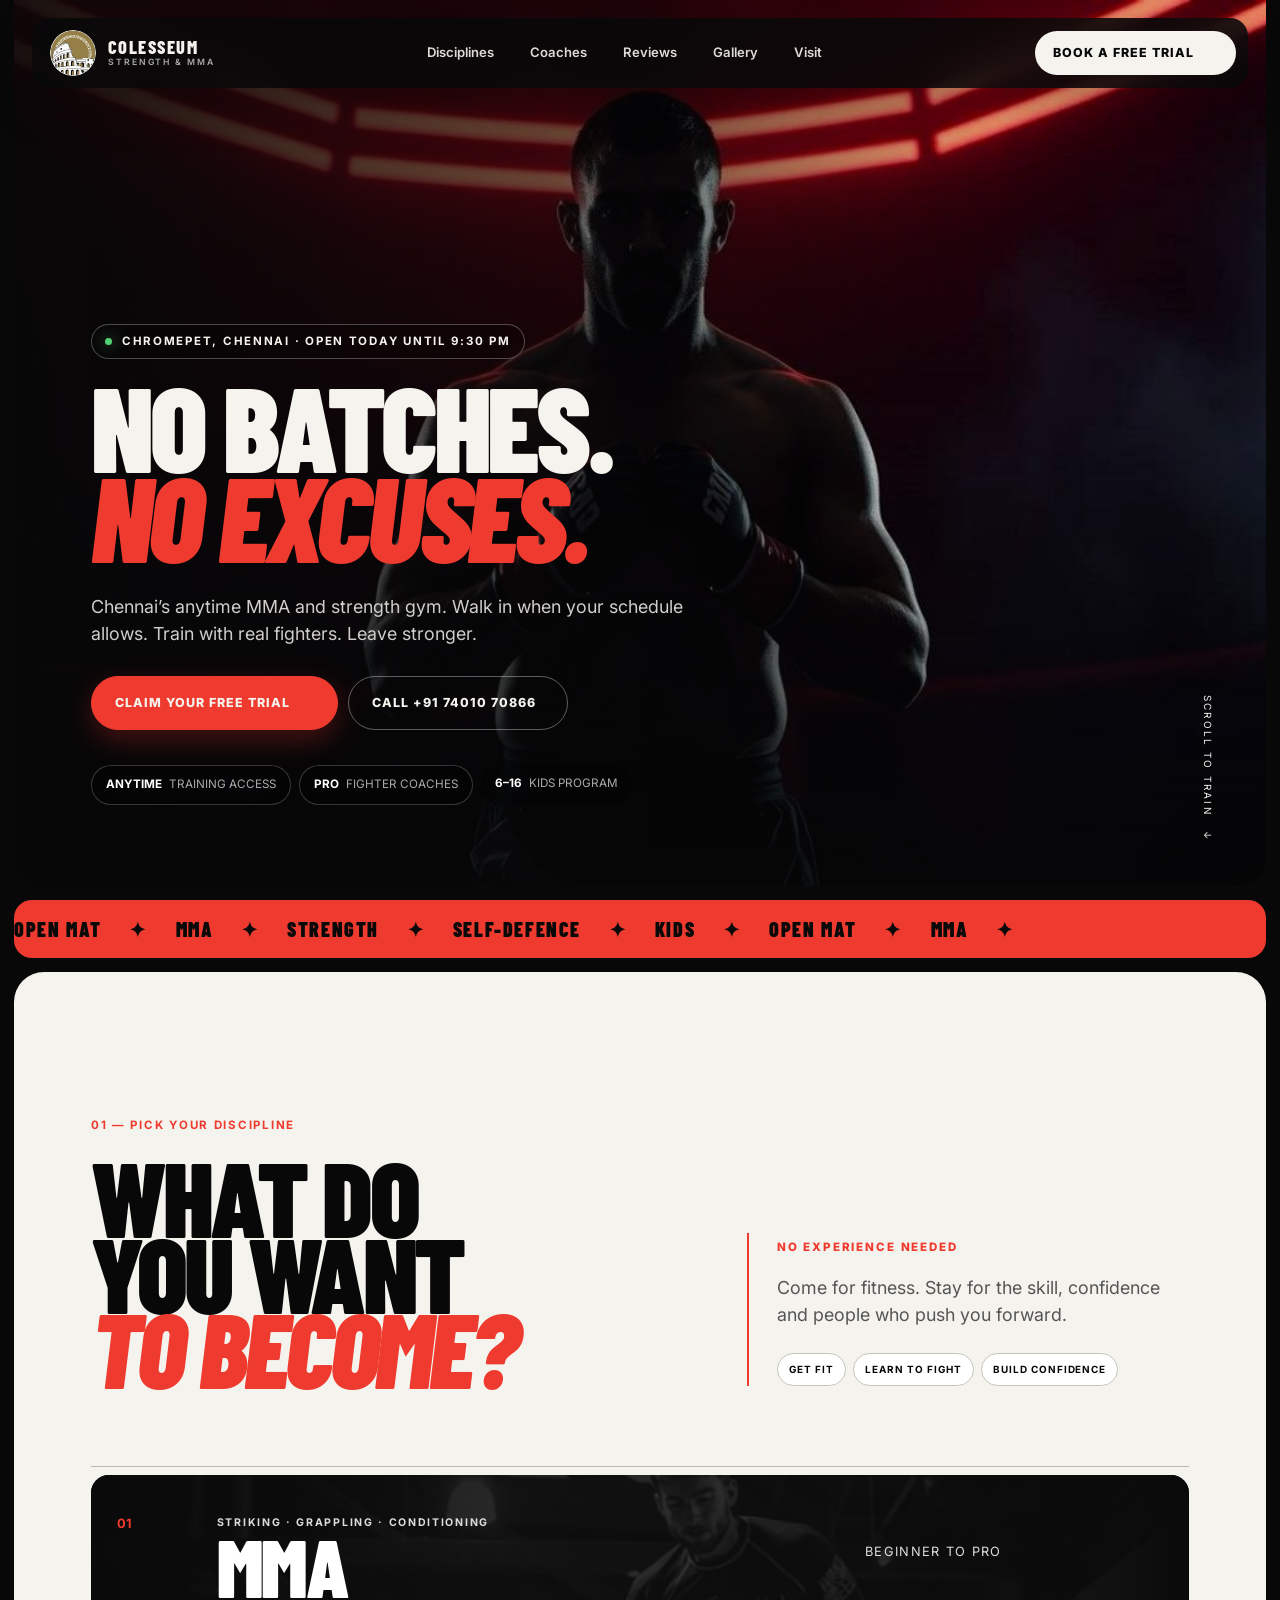
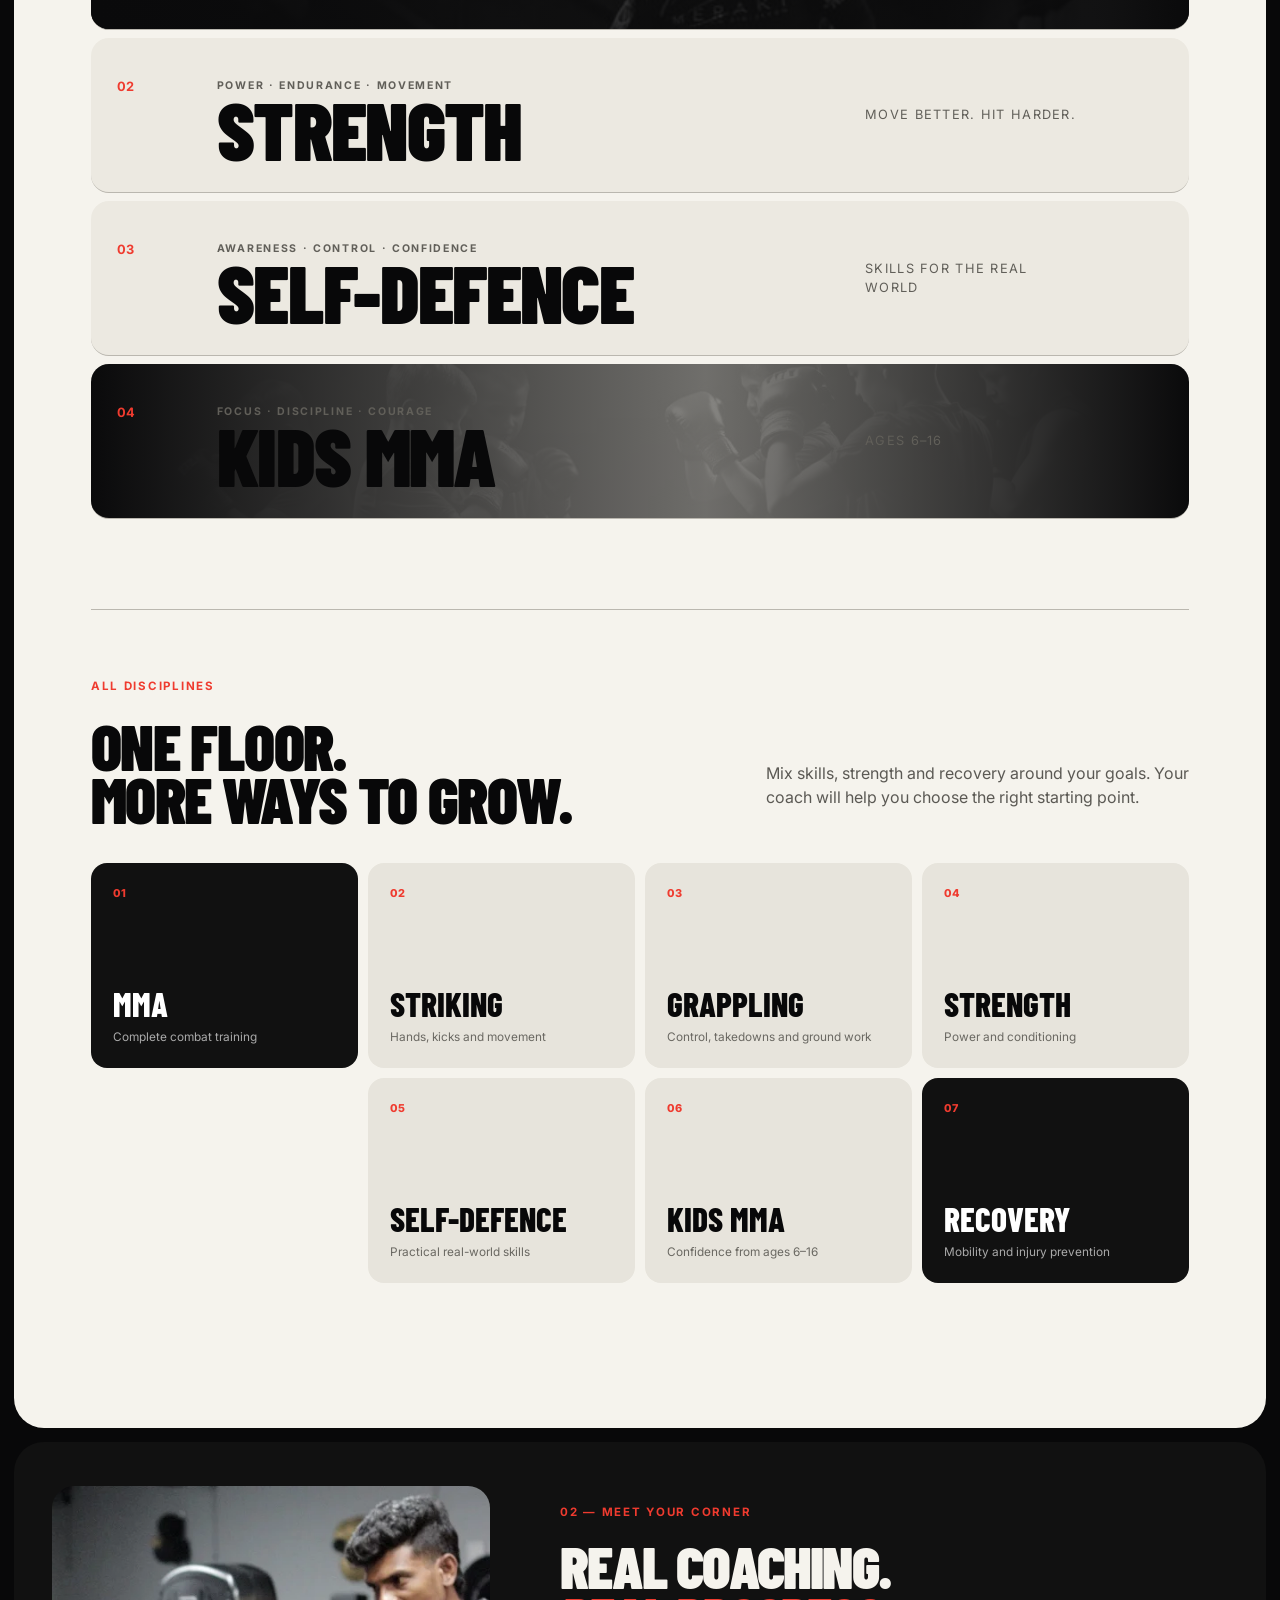
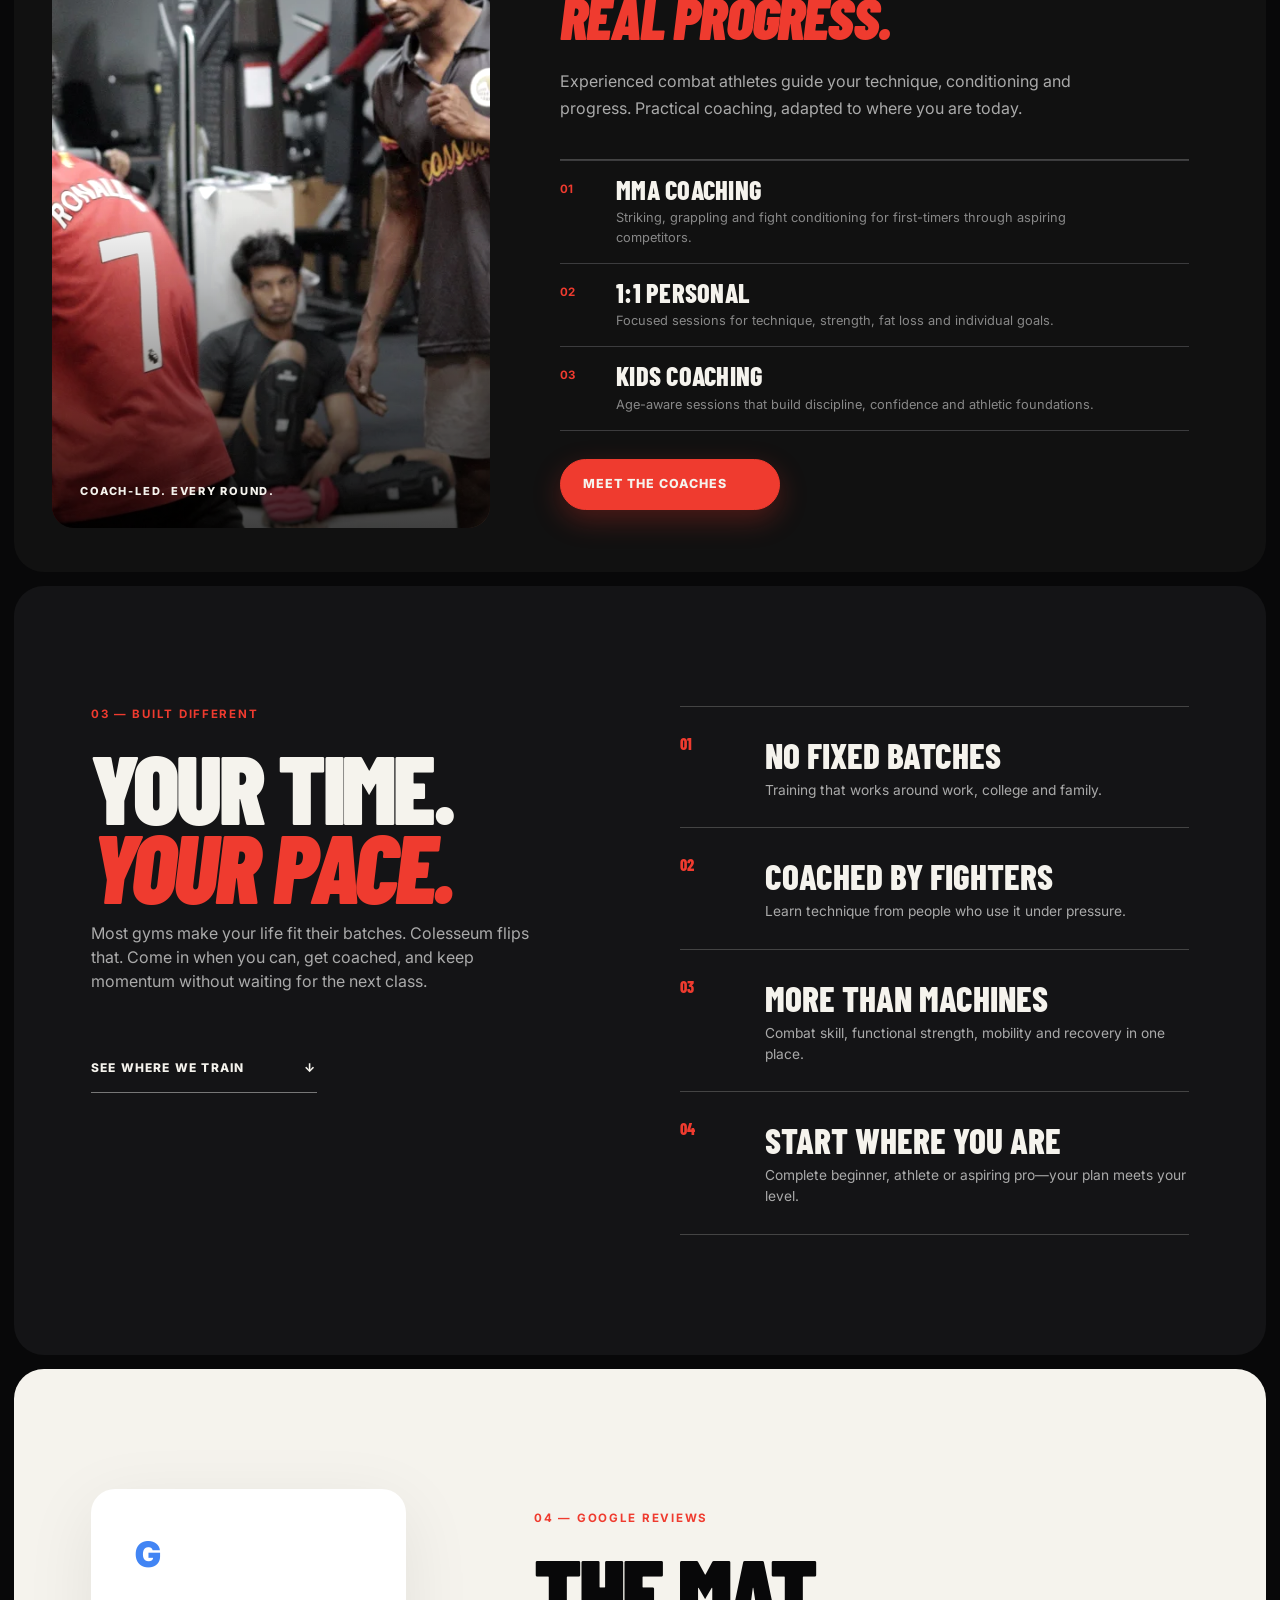
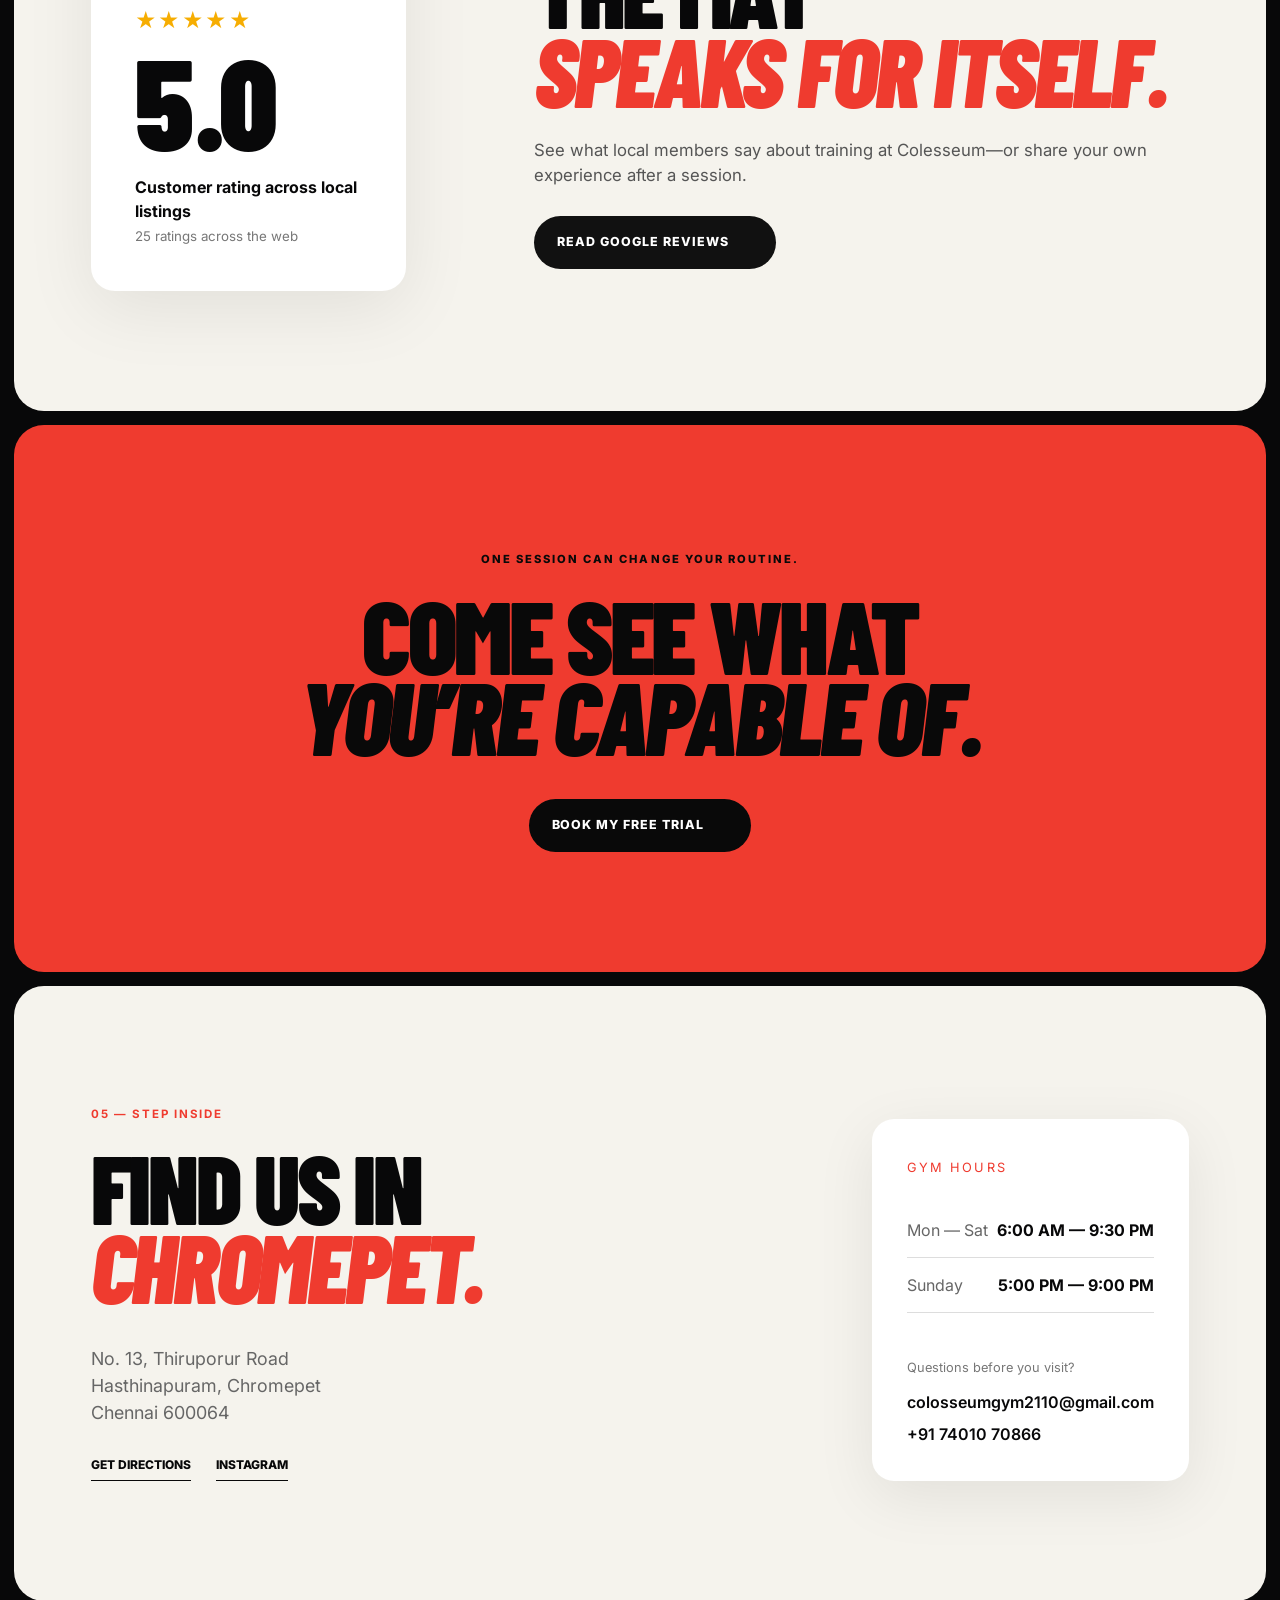
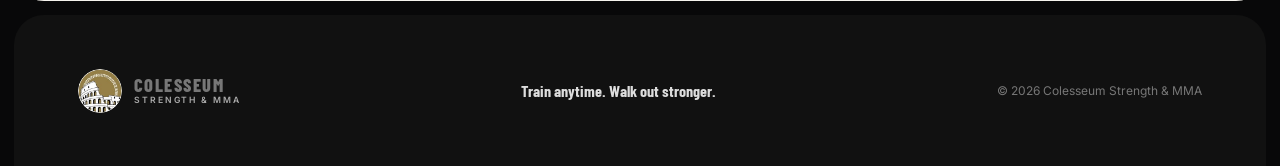
==== commit 99df07cd: "Replace emoji arrows with cross-platform CSS icons" ====
--- a/index.html
+++ b/index.html
@@ -23,7 +23,7 @@
   <header class="nav" id="top">
     <a class="brand" href="#top" aria-label="Colesseum home"><img class="brand-logo" src="assets/logo.png" alt=""><span>COLESSEUM<small>STRENGTH & MMA</small></span></a>
     <nav aria-label="Main navigation"><a href="#disciplines">Disciplines</a><a href="#coaches">Coaches</a><a href="#reviews">Reviews</a><a href="gallery.html">Gallery</a><a href="#visit">Visit</a></nav>
-    <a class="nav-cta" href="https://wa.me/917401070866?text=Hi%20Colesseum%2C%20I%27d%20like%20to%20book%20a%20trial%20session." target="_blank" rel="noreferrer">Book a free trial <span>↗</span></a>
+    <a class="nav-cta" href="https://wa.me/917401070866?text=Hi%20Colesseum%2C%20I%27d%20like%20to%20book%20a%20trial%20session." target="_blank" rel="noreferrer">Book a free trial <span class="arrow-icon" aria-hidden="true"></span></a>
     <button class="menu" aria-label="Open menu" aria-expanded="false"><span></span><span></span></button>
   </header>
 
@@ -36,7 +36,7 @@
         <h1>NO BATCHES.<br><em>NO EXCUSES.</em></h1>
         <p>Chennai’s anytime MMA and strength gym. Walk in when your schedule allows. Train with real fighters. Leave stronger.</p>
         <div class="hero-actions">
-          <a class="button primary" href="https://wa.me/917401070866?text=Hi%20Colesseum%2C%20I%27d%20like%20to%20book%20a%20free%20trial%20session." target="_blank" rel="noreferrer">Claim your free trial <span>↗</span></a>
+          <a class="button primary" href="https://wa.me/917401070866?text=Hi%20Colesseum%2C%20I%27d%20like%20to%20book%20a%20free%20trial%20session." target="_blank" rel="noreferrer">Claim your free trial <span class="arrow-icon" aria-hidden="true"></span></a>
           <a class="button ghost" href="tel:+917401070866">Call +91 74010 70866</a>
         </div>
         <div class="proof"><span><b>ANYTIME</b> training access</span><span><b>PRO</b> fighter coaches</span><span><b>6–16</b> kids program</span></div>
@@ -52,10 +52,10 @@
         <div class="programs-note"><span>NO EXPERIENCE NEEDED</span><p>Come for fitness. Stay for the skill, confidence and people who push you forward.</p><div class="goal-tags"><b>GET FIT</b><b>LEARN TO FIGHT</b><b>BUILD CONFIDENCE</b></div></div>
       </div>
       <div class="fight-menu">
-        <a class="fight-row is-visual" href="https://wa.me/917401070866?text=I%27m%20interested%20in%20MMA%20training." target="_blank" rel="noreferrer"><img src="assets/mma.jpg" alt="MMA athlete training"><span class="fight-no">01</span><div><small>STRIKING · GRAPPLING · CONDITIONING</small><h3>MMA</h3></div><p>Beginner to pro</p><i>↗</i></a>
-        <a class="fight-row" href="https://wa.me/917401070866?text=I%27m%20interested%20in%20strength%20training." target="_blank" rel="noreferrer"><span class="fight-no">02</span><div><small>POWER · ENDURANCE · MOVEMENT</small><h3>STRENGTH</h3></div><p>Move better. Hit harder.</p><i>↗</i></a>
-        <a class="fight-row" href="https://wa.me/917401070866?text=I%27m%20interested%20in%20self-defence%20training." target="_blank" rel="noreferrer"><span class="fight-no">03</span><div><small>AWARENESS · CONTROL · CONFIDENCE</small><h3>SELF-DEFENCE</h3></div><p>Skills for the real world</p><i>↗</i></a>
-        <a class="fight-row is-kids" href="https://wa.me/917401070866?text=I%27m%20interested%20in%20the%20kids%20MMA%20program." target="_blank" rel="noreferrer"><img src="assets/kids.jpg" alt="Young athletes in a training program"><span class="fight-no">04</span><div><small>FOCUS · DISCIPLINE · COURAGE</small><h3>KIDS MMA</h3></div><p>Ages 6–16</p><i>↗</i></a>
+        <a class="fight-row is-visual" href="https://wa.me/917401070866?text=I%27m%20interested%20in%20MMA%20training." target="_blank" rel="noreferrer"><img src="assets/mma.jpg" alt="MMA athlete training"><span class="fight-no">01</span><div><small>STRIKING · GRAPPLING · CONDITIONING</small><h3>MMA</h3></div><p>Beginner to pro</p><i class="arrow-icon" aria-hidden="true"></i></a>
+        <a class="fight-row" href="https://wa.me/917401070866?text=I%27m%20interested%20in%20strength%20training." target="_blank" rel="noreferrer"><span class="fight-no">02</span><div><small>POWER · ENDURANCE · MOVEMENT</small><h3>STRENGTH</h3></div><p>Move better. Hit harder.</p><i class="arrow-icon" aria-hidden="true"></i></a>
+        <a class="fight-row" href="https://wa.me/917401070866?text=I%27m%20interested%20in%20self-defence%20training." target="_blank" rel="noreferrer"><span class="fight-no">03</span><div><small>AWARENESS · CONTROL · CONFIDENCE</small><h3>SELF-DEFENCE</h3></div><p>Skills for the real world</p><i class="arrow-icon" aria-hidden="true"></i></a>
+        <a class="fight-row is-kids" href="https://wa.me/917401070866?text=I%27m%20interested%20in%20the%20kids%20MMA%20program." target="_blank" rel="noreferrer"><img src="assets/kids.jpg" alt="Young athletes in a training program"><span class="fight-no">04</span><div><small>FOCUS · DISCIPLINE · COURAGE</small><h3>KIDS MMA</h3></div><p>Ages 6–16</p><i class="arrow-icon" aria-hidden="true"></i></a>
       </div>
       <div class="discipline-block" id="disciplines">
         <div class="discipline-head"><div><span class="kicker">All disciplines</span><h3>ONE FLOOR.<br>MORE WAYS TO GROW.</h3></div><p>Mix skills, strength and recovery around your goals. Your coach will help you choose the right starting point.</p></div>
@@ -73,7 +73,7 @@
 
     <section class="coaches section" id="coaches">
       <div class="coach-visual"><img src="assets/coach-selected.webp" alt="Colesseum coach observing athletes during a live sparring round"><span>COACH-LED. EVERY ROUND.</span></div>
-      <div class="coach-copy"><span class="kicker">02 — Meet your corner</span><h2>REAL COACHING.<br><i>REAL PROGRESS.</i></h2><p>Experienced combat athletes guide your technique, conditioning and progress. Practical coaching, adapted to where you are today.</p><div class="coach-columns"><article><b>01</b><div><h3>MMA COACHING</h3><p>Striking, grappling and fight conditioning for first-timers through aspiring competitors.</p></div></article><article><b>02</b><div><h3>1:1 PERSONAL</h3><p>Focused sessions for technique, strength, fat loss and individual goals.</p></div></article><article><b>03</b><div><h3>KIDS COACHING</h3><p>Age-aware sessions that build discipline, confidence and athletic foundations.</p></div></article></div><a class="button primary" href="https://wa.me/917401070866?text=Hi%20Colesseum%2C%20I%27d%20like%20to%20meet%20the%20coaches%20and%20book%20a%20trial." target="_blank" rel="noreferrer">Meet the coaches <span>↗</span></a></div>
+      <div class="coach-copy"><span class="kicker">02 — Meet your corner</span><h2>REAL COACHING.<br><i>REAL PROGRESS.</i></h2><p>Experienced combat athletes guide your technique, conditioning and progress. Practical coaching, adapted to where you are today.</p><div class="coach-columns"><article><b>01</b><div><h3>MMA COACHING</h3><p>Striking, grappling and fight conditioning for first-timers through aspiring competitors.</p></div></article><article><b>02</b><div><h3>1:1 PERSONAL</h3><p>Focused sessions for technique, strength, fat loss and individual goals.</p></div></article><article><b>03</b><div><h3>KIDS COACHING</h3><p>Age-aware sessions that build discipline, confidence and athletic foundations.</p></div></article></div><a class="button primary" href="https://wa.me/917401070866?text=Hi%20Colesseum%2C%20I%27d%20like%20to%20meet%20the%20coaches%20and%20book%20a%20trial." target="_blank" rel="noreferrer">Meet the coaches <span class="arrow-icon" aria-hidden="true"></span></a></div>
     </section>
 
     <section class="difference section" id="difference">
@@ -88,23 +88,24 @@
 
     <section class="reviews section" id="reviews">
       <div class="reviews-score"><span class="google-g">G</span><span class="stars" aria-label="5 out of 5 stars">★★★★★</span><strong>5.0</strong><p>Customer rating across local listings</p><small>25 ratings across the web</small></div>
-      <div class="reviews-copy"><span class="kicker">04 — Google reviews</span><h2>THE MAT<br><i>SPEAKS FOR ITSELF.</i></h2><p>See what local members say about training at Colesseum—or share your own experience after a session.</p><a class="button dark-button" href="https://www.google.com/search?q=Colosseum+Strength+and+MMA+Chromepet+reviews" target="_blank" rel="noreferrer">Read Google reviews <span>↗</span></a></div>
+      <div class="reviews-copy"><span class="kicker">04 — Google reviews</span><h2>THE MAT<br><i>SPEAKS FOR ITSELF.</i></h2><p>See what local members say about training at Colesseum—or share your own experience after a session.</p><a class="button dark-button" href="https://www.google.com/search?q=Colosseum+Strength+and+MMA+Chromepet+reviews" target="_blank" rel="noreferrer">Read Google reviews <span class="arrow-icon" aria-hidden="true"></span></a></div>
     </section>
 
     <section class="cta-band">
       <span>ONE SESSION CAN CHANGE YOUR ROUTINE.</span>
       <h2>COME SEE WHAT<br><i>YOU’RE CAPABLE OF.</i></h2>
-      <a class="button light" href="https://wa.me/917401070866?text=Hi%20Colesseum%2C%20I%27d%20like%20to%20book%20a%20free%20trial%20session." target="_blank" rel="noreferrer">Book my free trial <span>↗</span></a>
+      <a class="button light" href="https://wa.me/917401070866?text=Hi%20Colesseum%2C%20I%27d%20like%20to%20book%20a%20free%20trial%20session." target="_blank" rel="noreferrer">Book my free trial <span class="arrow-icon" aria-hidden="true"></span></a>
     </section>
 
     <section class="visit section" id="visit">
-      <div class="visit-main"><span class="kicker">05 — Step inside</span><h2>FIND US IN<br><i>CHROMEPET.</i></h2><address>No. 13, Thiruporur Road<br>Hasthinapuram, Chromepet<br>Chennai 600064</address><div class="visit-actions"><a href="https://www.google.com/maps/search/?api=1&query=No.13+Thiruporur+Road+Hasthinapuram+Chromepet+Chennai+600064" target="_blank" rel="noreferrer">Get directions ↗</a><a href="https://www.instagram.com/colosseum_strength_mma/" target="_blank" rel="noreferrer">Instagram ↗</a></div></div>
+      <div class="visit-main"><span class="kicker">05 — Step inside</span><h2>FIND US IN<br><i>CHROMEPET.</i></h2><address>No. 13, Thiruporur Road<br>Hasthinapuram, Chromepet<br>Chennai 600064</address><div class="visit-actions"><a href="https://www.google.com/maps/search/?api=1&query=No.13+Thiruporur+Road+Hasthinapuram+Chromepet+Chennai+600064" target="_blank" rel="noreferrer">Get directions <span class="arrow-icon" aria-hidden="true"></span></a><a href="https://www.instagram.com/colosseum_strength_mma/" target="_blank" rel="noreferrer">Instagram <span class="arrow-icon" aria-hidden="true"></span></a></div></div>
       <div class="hours"><span>GYM HOURS</span><dl><div><dt>Mon — Sat</dt><dd>6:00 AM — 9:30 PM</dd></div><div><dt>Sunday</dt><dd>5:00 PM — 9:00 PM</dd></div></dl><p>Questions before you visit?</p><a href="mailto:colosseumgym2110@gmail.com">colosseumgym2110@gmail.com</a><a href="tel:+917401070866">+91 74010 70866</a></div>
     </section>
   </main>
 
   <footer><a class="brand" href="#top"><img class="brand-logo" src="assets/logo.png" alt=""><span>COLESSEUM<small>STRENGTH & MMA</small></span></a><p>Train anytime. Walk out stronger.</p><span>© 2026 Colesseum Strength & MMA</span></footer>
-  <a class="mobile-trial" href="https://wa.me/917401070866?text=Hi%20Colesseum%2C%20I%27d%20like%20to%20book%20a%20free%20trial%20session." target="_blank" rel="noreferrer">BOOK A FREE TRIAL <span>↗</span></a>
+  <a class="mobile-trial" href="https://wa.me/917401070866?text=Hi%20Colesseum%2C%20I%27d%20like%20to%20book%20a%20free%20trial%20session." target="_blank" rel="noreferrer">BOOK A FREE TRIAL <span class="arrow-icon" aria-hidden="true"></span></a>
   <script src="assets/site.js"></script>
 </body>
 </html>
+
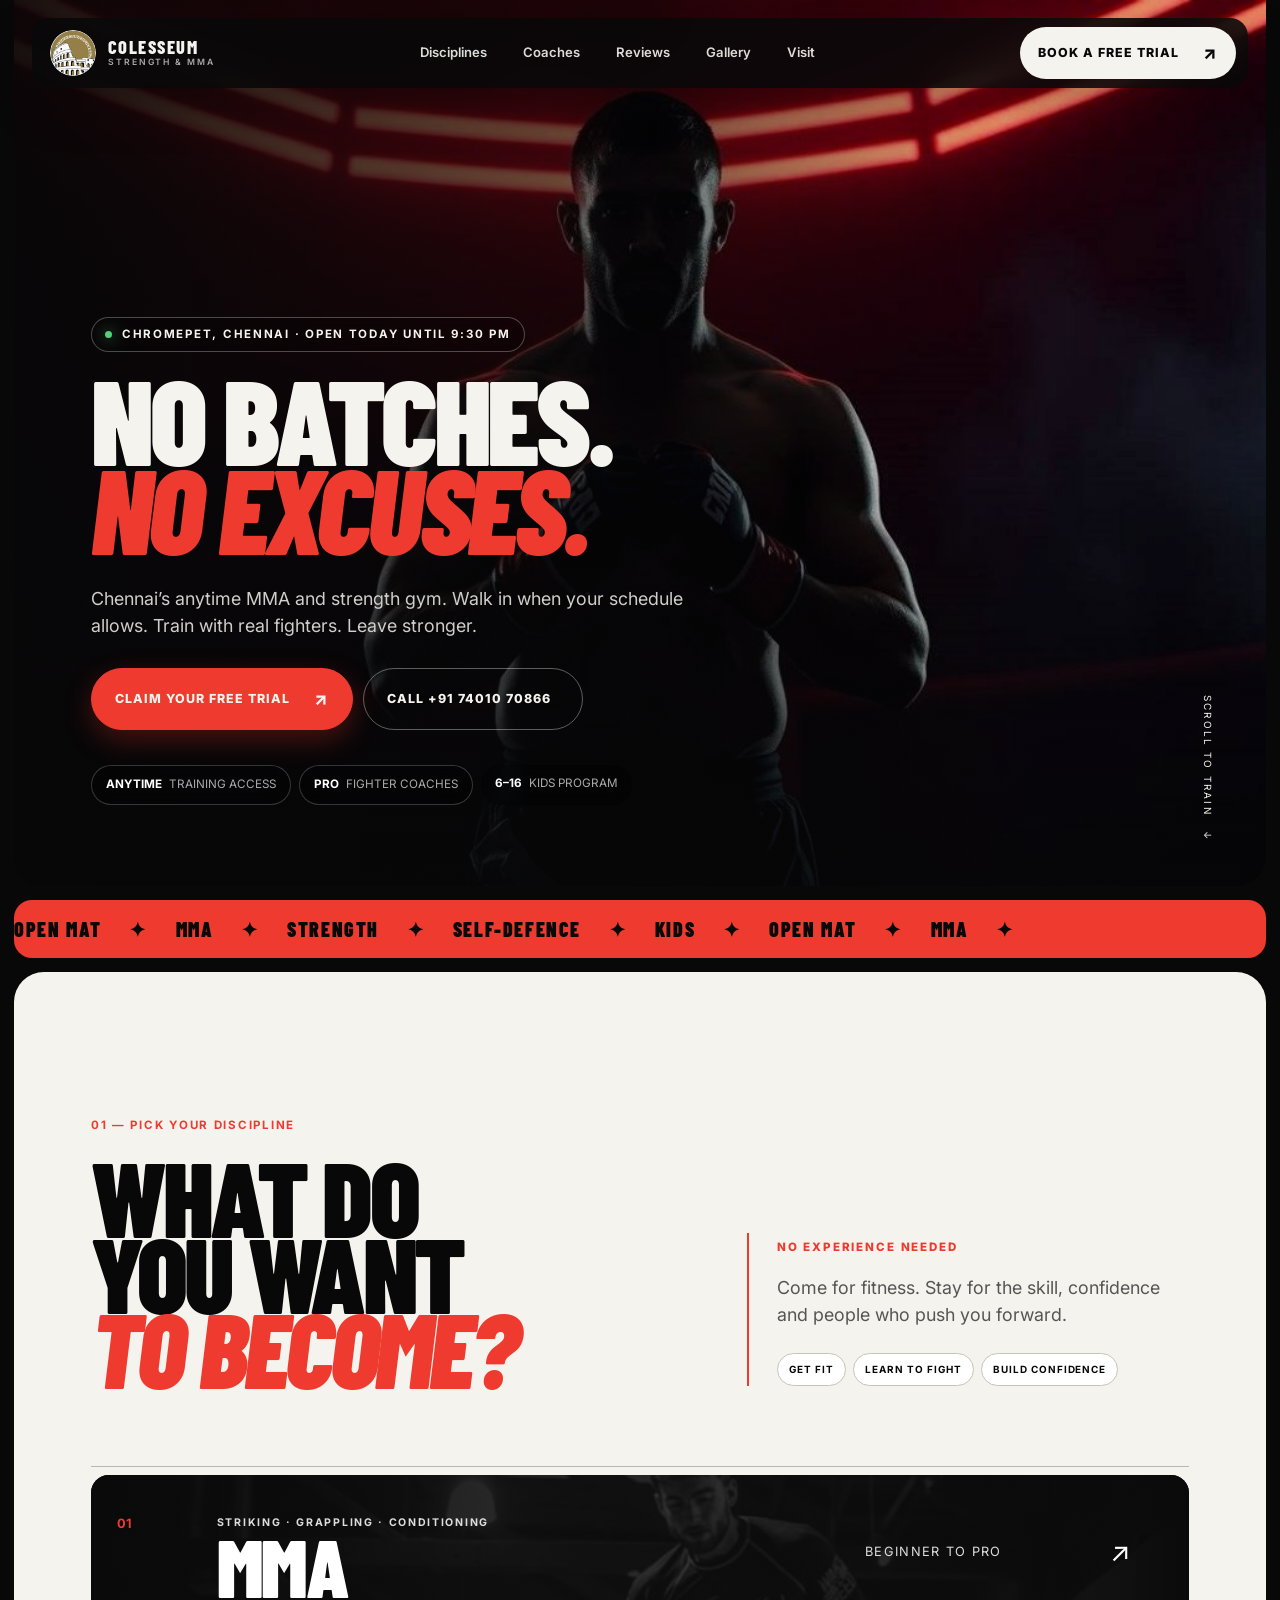
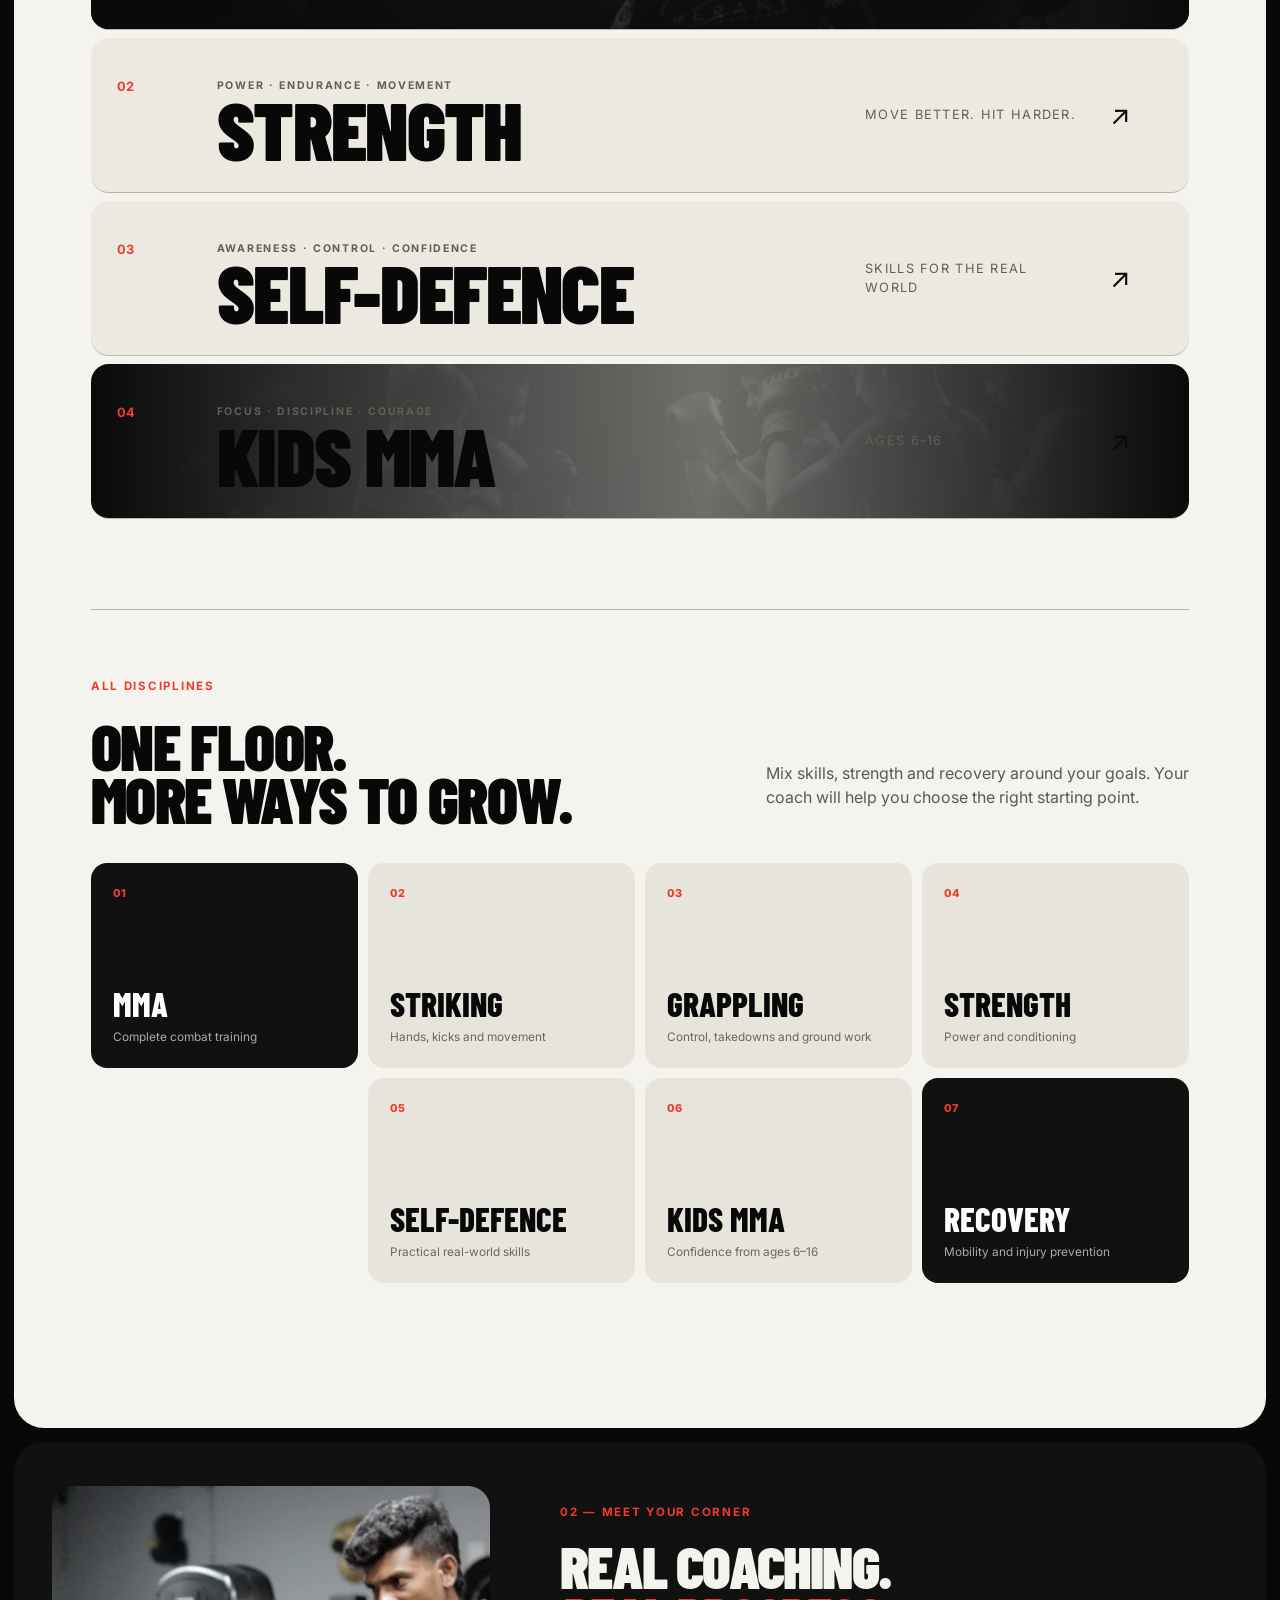
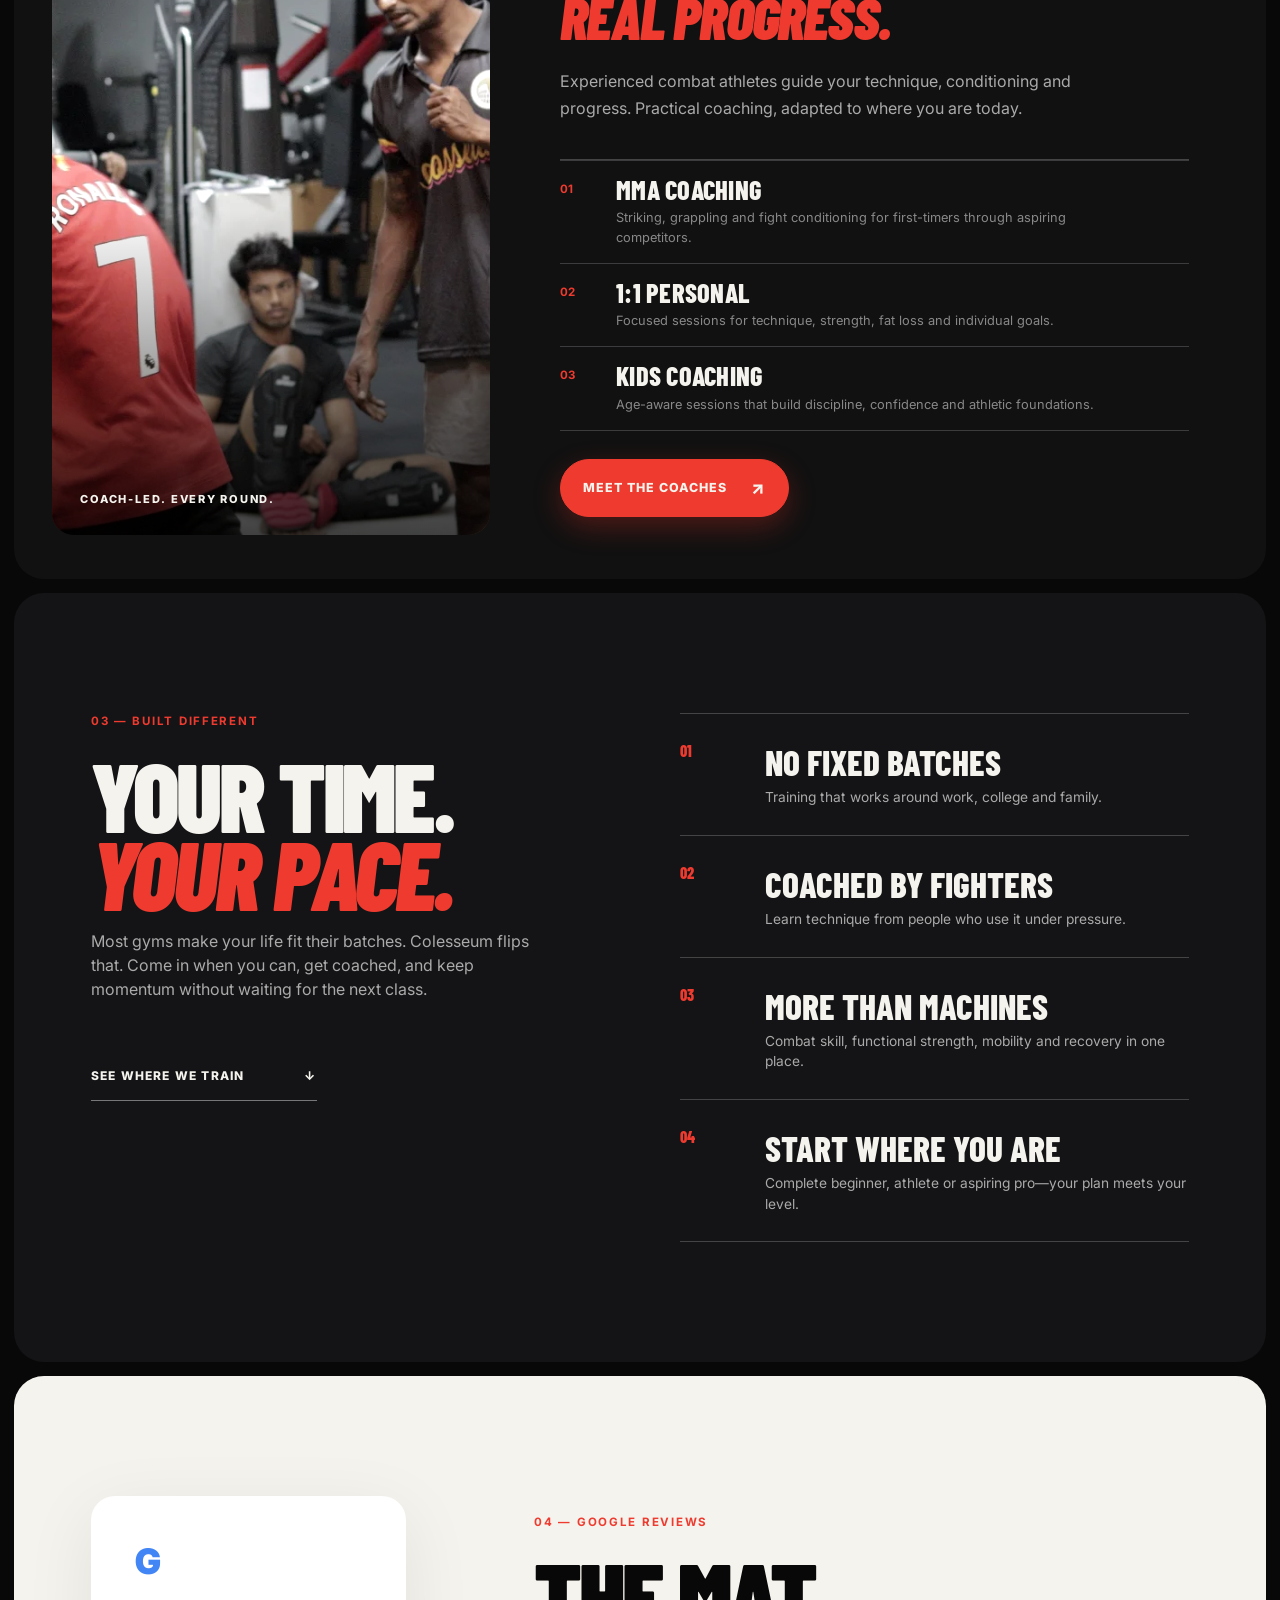
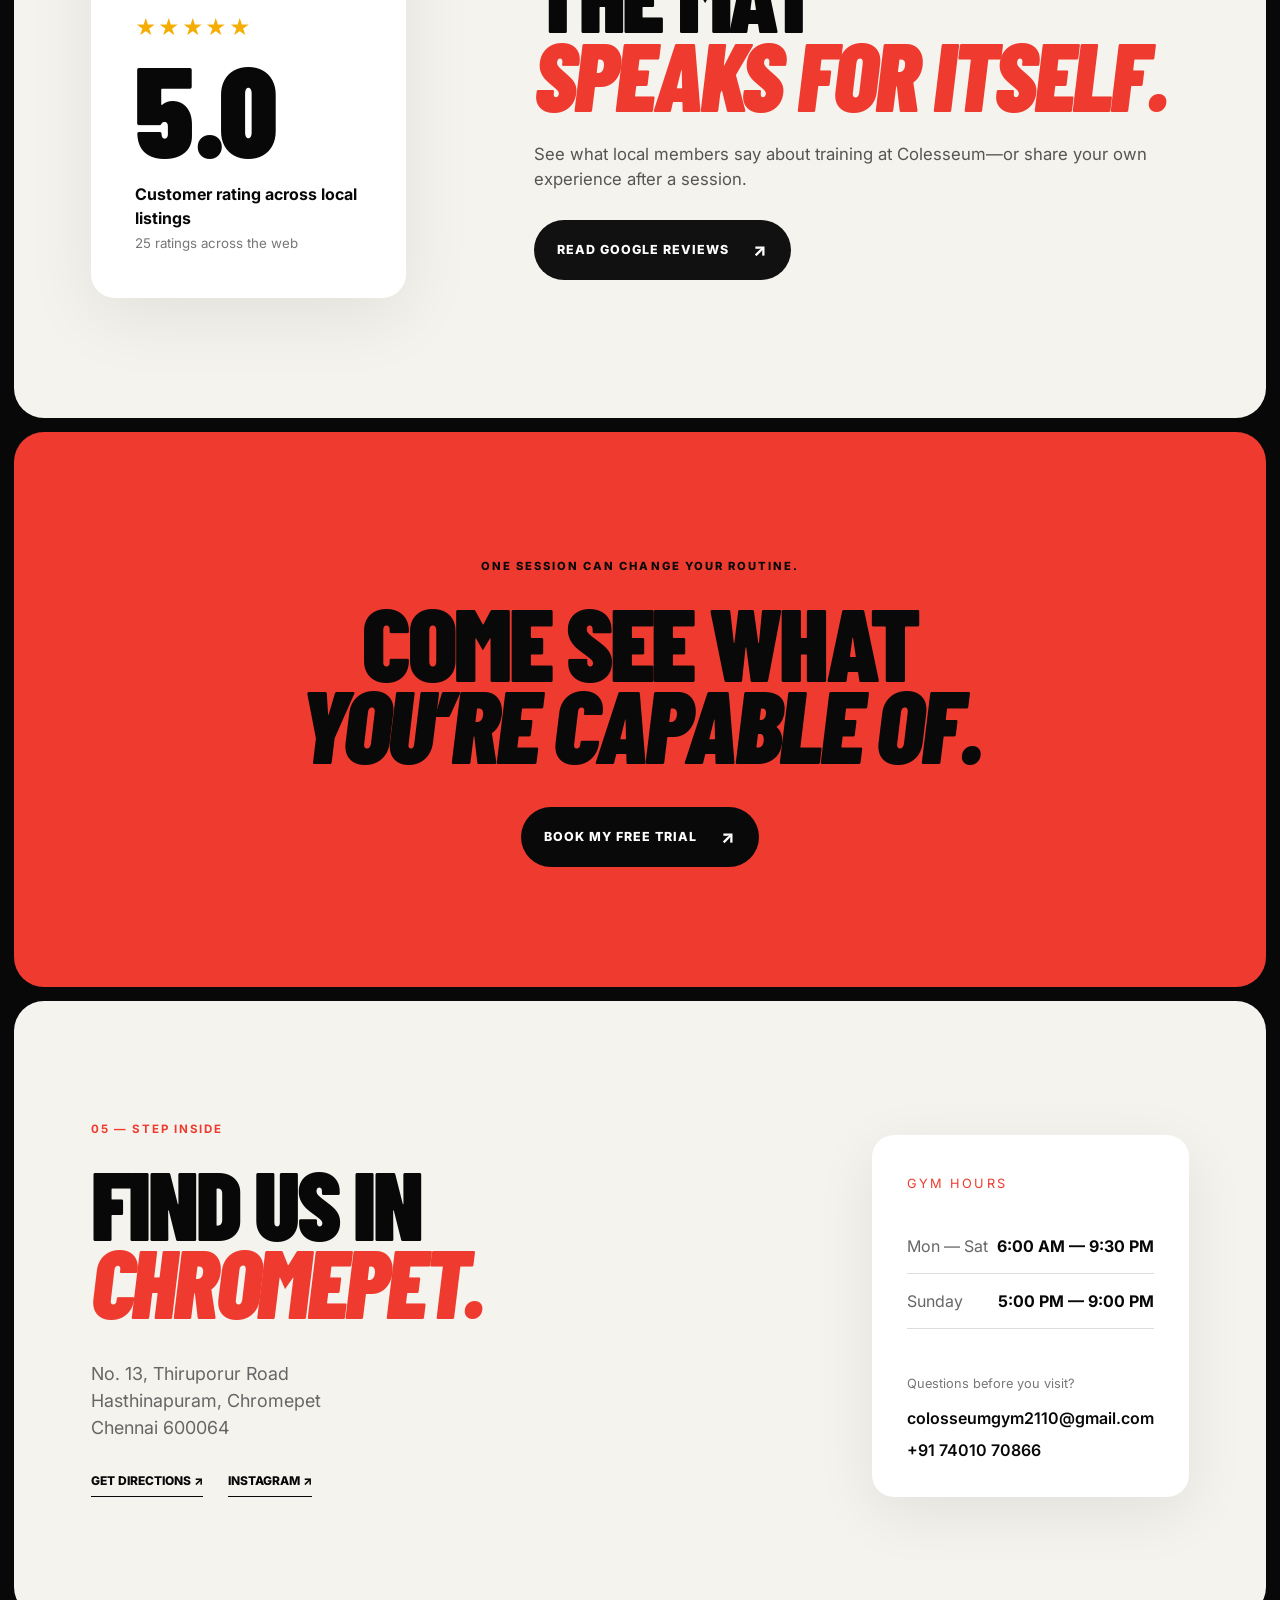
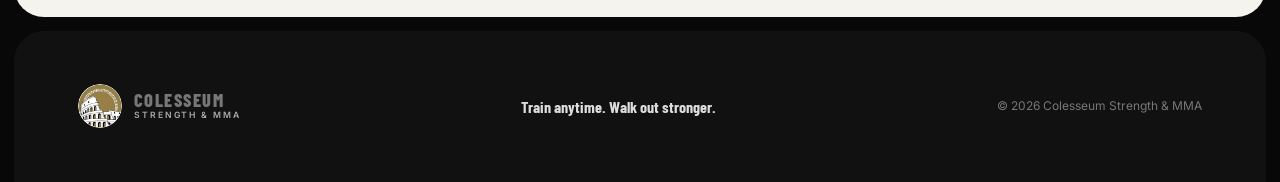
==== commit a4ee2bac: "Rollback cross-platform arrow icon change" ====
--- a/index.html
+++ b/index.html
@@ -1,111 +1,111 @@
-<!doctype html>
-<html lang="en">
-<head>
-  <meta charset="utf-8">
-  <meta name="viewport" content="width=device-width, initial-scale=1">
-  <title>Colesseum Strength & MMA | Anytime MMA Training in Chennai</title>
-  <meta name="description" content="MMA, strength training, self-defence and kids coaching in Chromepet, Chennai. Train on your schedule with pro-fighter coaching.">
-  <link rel="preconnect" href="https://fonts.googleapis.com">
-  <link rel="preconnect" href="https://fonts.gstatic.com" crossorigin>
-  <link href="https://fonts.googleapis.com/css2?family=Barlow+Condensed:ital,wght@0,600;0,700;0,800;0,900;1,800&family=Inter:wght@400;500;600;700&display=swap" rel="stylesheet">
-  <link rel="icon" type="image/png" href="assets/logo.png">
-  <link rel="stylesheet" href="assets/site.css">
-</head>
-<body class="is-loading">
-  <div class="site-loader" role="status" aria-live="polite" aria-label="Loading Colesseum">
-    <div class="loader-mark">
-      <span class="loader-ring"><img src="assets/logo.png" alt=""></span>
-      <p>COLESSEUM<small>STRENGTH &amp; MMA</small></p>
-    </div>
-    <div class="loader-line" aria-hidden="true"><i></i></div>
-    <span class="loader-callout">ENTER THE ARENA</span>
-  </div>
-  <header class="nav" id="top">
-    <a class="brand" href="#top" aria-label="Colesseum home"><img class="brand-logo" src="assets/logo.png" alt=""><span>COLESSEUM<small>STRENGTH & MMA</small></span></a>
-    <nav aria-label="Main navigation"><a href="#disciplines">Disciplines</a><a href="#coaches">Coaches</a><a href="#reviews">Reviews</a><a href="gallery.html">Gallery</a><a href="#visit">Visit</a></nav>
-    <a class="nav-cta" href="https://wa.me/917401070866?text=Hi%20Colesseum%2C%20I%27d%20like%20to%20book%20a%20trial%20session." target="_blank" rel="noreferrer">Book a free trial <span class="arrow-icon" aria-hidden="true"></span></a>
-    <button class="menu" aria-label="Open menu" aria-expanded="false"><span></span><span></span></button>
-  </header>
-
-  <main>
-    <section class="hero">
-      <img class="hero-image" src="assets/hero.jpg" alt="Mixed martial arts fighter ready to train">
-      <div class="hero-shade"></div>
-      <div class="hero-copy">
-        <div class="eyebrow"><i></i> Chromepet, Chennai · Open today until 9:30 PM</div>
-        <h1>NO BATCHES.<br><em>NO EXCUSES.</em></h1>
-        <p>Chennai’s anytime MMA and strength gym. Walk in when your schedule allows. Train with real fighters. Leave stronger.</p>
-        <div class="hero-actions">
-          <a class="button primary" href="https://wa.me/917401070866?text=Hi%20Colesseum%2C%20I%27d%20like%20to%20book%20a%20free%20trial%20session." target="_blank" rel="noreferrer">Claim your free trial <span class="arrow-icon" aria-hidden="true"></span></a>
-          <a class="button ghost" href="tel:+917401070866">Call +91 74010 70866</a>
-        </div>
-        <div class="proof"><span><b>ANYTIME</b> training access</span><span><b>PRO</b> fighter coaches</span><span><b>6–16</b> kids program</span></div>
-      </div>
-      <a class="scroll-cue" href="#programs" aria-label="Scroll to programs"><span>SCROLL TO TRAIN</span>↓</a>
-    </section>
-
-    <section class="ticker" aria-label="Training highlights"><div>OPEN MAT <b>✦</b> MMA <b>✦</b> STRENGTH <b>✦</b> SELF-DEFENCE <b>✦</b> KIDS <b>✦</b> OPEN MAT <b>✦</b> MMA <b>✦</b></div></section>
-
-    <section class="programs section" id="programs">
-      <div class="programs-intro">
-        <div><span class="kicker">01 — Pick your discipline</span><h2>WHAT DO<br>YOU WANT<br><i>TO BECOME?</i></h2></div>
-        <div class="programs-note"><span>NO EXPERIENCE NEEDED</span><p>Come for fitness. Stay for the skill, confidence and people who push you forward.</p><div class="goal-tags"><b>GET FIT</b><b>LEARN TO FIGHT</b><b>BUILD CONFIDENCE</b></div></div>
-      </div>
-      <div class="fight-menu">
-        <a class="fight-row is-visual" href="https://wa.me/917401070866?text=I%27m%20interested%20in%20MMA%20training." target="_blank" rel="noreferrer"><img src="assets/mma.jpg" alt="MMA athlete training"><span class="fight-no">01</span><div><small>STRIKING · GRAPPLING · CONDITIONING</small><h3>MMA</h3></div><p>Beginner to pro</p><i class="arrow-icon" aria-hidden="true"></i></a>
-        <a class="fight-row" href="https://wa.me/917401070866?text=I%27m%20interested%20in%20strength%20training." target="_blank" rel="noreferrer"><span class="fight-no">02</span><div><small>POWER · ENDURANCE · MOVEMENT</small><h3>STRENGTH</h3></div><p>Move better. Hit harder.</p><i class="arrow-icon" aria-hidden="true"></i></a>
-        <a class="fight-row" href="https://wa.me/917401070866?text=I%27m%20interested%20in%20self-defence%20training." target="_blank" rel="noreferrer"><span class="fight-no">03</span><div><small>AWARENESS · CONTROL · CONFIDENCE</small><h3>SELF-DEFENCE</h3></div><p>Skills for the real world</p><i class="arrow-icon" aria-hidden="true"></i></a>
-        <a class="fight-row is-kids" href="https://wa.me/917401070866?text=I%27m%20interested%20in%20the%20kids%20MMA%20program." target="_blank" rel="noreferrer"><img src="assets/kids.jpg" alt="Young athletes in a training program"><span class="fight-no">04</span><div><small>FOCUS · DISCIPLINE · COURAGE</small><h3>KIDS MMA</h3></div><p>Ages 6–16</p><i class="arrow-icon" aria-hidden="true"></i></a>
-      </div>
-      <div class="discipline-block" id="disciplines">
-        <div class="discipline-head"><div><span class="kicker">All disciplines</span><h3>ONE FLOOR.<br>MORE WAYS TO GROW.</h3></div><p>Mix skills, strength and recovery around your goals. Your coach will help you choose the right starting point.</p></div>
-        <div class="discipline-grid" aria-label="Available disciplines">
-          <article><span>01</span><h4>MMA</h4><small>Complete combat training</small></article>
-          <article><span>02</span><h4>STRIKING</h4><small>Hands, kicks and movement</small></article>
-          <article><span>03</span><h4>GRAPPLING</h4><small>Control, takedowns and ground work</small></article>
-          <article><span>04</span><h4>STRENGTH</h4><small>Power and conditioning</small></article>
-          <article><span>05</span><h4>SELF-DEFENCE</h4><small>Practical real-world skills</small></article>
-          <article><span>06</span><h4>KIDS MMA</h4><small>Confidence from ages 6–16</small></article>
-          <article><span>07</span><h4>RECOVERY</h4><small>Mobility and injury prevention</small></article>
-        </div>
-      </div>
-    </section>
-
-    <section class="coaches section" id="coaches">
-      <div class="coach-visual"><img src="assets/coach-selected.webp" alt="Colesseum coach observing athletes during a live sparring round"><span>COACH-LED. EVERY ROUND.</span></div>
-      <div class="coach-copy"><span class="kicker">02 — Meet your corner</span><h2>REAL COACHING.<br><i>REAL PROGRESS.</i></h2><p>Experienced combat athletes guide your technique, conditioning and progress. Practical coaching, adapted to where you are today.</p><div class="coach-columns"><article><b>01</b><div><h3>MMA COACHING</h3><p>Striking, grappling and fight conditioning for first-timers through aspiring competitors.</p></div></article><article><b>02</b><div><h3>1:1 PERSONAL</h3><p>Focused sessions for technique, strength, fat loss and individual goals.</p></div></article><article><b>03</b><div><h3>KIDS COACHING</h3><p>Age-aware sessions that build discipline, confidence and athletic foundations.</p></div></article></div><a class="button primary" href="https://wa.me/917401070866?text=Hi%20Colesseum%2C%20I%27d%20like%20to%20meet%20the%20coaches%20and%20book%20a%20trial." target="_blank" rel="noreferrer">Meet the coaches <span class="arrow-icon" aria-hidden="true"></span></a></div>
-    </section>
-
-    <section class="difference section" id="difference">
-      <div class="difference-copy"><span class="kicker">03 — Built different</span><h2>YOUR TIME.<br><i>YOUR PACE.</i></h2><p>Most gyms make your life fit their batches. Colesseum flips that. Come in when you can, get coached, and keep momentum without waiting for the next class.</p><a class="text-link" href="#visit">See where we train <span>↓</span></a></div>
-      <div class="reasons">
-        <article><b>01</b><div><h3>NO FIXED BATCHES</h3><p>Training that works around work, college and family.</p></div></article>
-        <article><b>02</b><div><h3>COACHED BY FIGHTERS</h3><p>Learn technique from people who use it under pressure.</p></div></article>
-        <article><b>03</b><div><h3>MORE THAN MACHINES</h3><p>Combat skill, functional strength, mobility and recovery in one place.</p></div></article>
-        <article><b>04</b><div><h3>START WHERE YOU ARE</h3><p>Complete beginner, athlete or aspiring pro—your plan meets your level.</p></div></article>
-      </div>
-    </section>
-
-    <section class="reviews section" id="reviews">
-      <div class="reviews-score"><span class="google-g">G</span><span class="stars" aria-label="5 out of 5 stars">★★★★★</span><strong>5.0</strong><p>Customer rating across local listings</p><small>25 ratings across the web</small></div>
-      <div class="reviews-copy"><span class="kicker">04 — Google reviews</span><h2>THE MAT<br><i>SPEAKS FOR ITSELF.</i></h2><p>See what local members say about training at Colesseum—or share your own experience after a session.</p><a class="button dark-button" href="https://www.google.com/search?q=Colosseum+Strength+and+MMA+Chromepet+reviews" target="_blank" rel="noreferrer">Read Google reviews <span class="arrow-icon" aria-hidden="true"></span></a></div>
-    </section>
-
-    <section class="cta-band">
-      <span>ONE SESSION CAN CHANGE YOUR ROUTINE.</span>
-      <h2>COME SEE WHAT<br><i>YOU’RE CAPABLE OF.</i></h2>
-      <a class="button light" href="https://wa.me/917401070866?text=Hi%20Colesseum%2C%20I%27d%20like%20to%20book%20a%20free%20trial%20session." target="_blank" rel="noreferrer">Book my free trial <span class="arrow-icon" aria-hidden="true"></span></a>
-    </section>
-
-    <section class="visit section" id="visit">
-      <div class="visit-main"><span class="kicker">05 — Step inside</span><h2>FIND US IN<br><i>CHROMEPET.</i></h2><address>No. 13, Thiruporur Road<br>Hasthinapuram, Chromepet<br>Chennai 600064</address><div class="visit-actions"><a href="https://www.google.com/maps/search/?api=1&query=No.13+Thiruporur+Road+Hasthinapuram+Chromepet+Chennai+600064" target="_blank" rel="noreferrer">Get directions <span class="arrow-icon" aria-hidden="true"></span></a><a href="https://www.instagram.com/colosseum_strength_mma/" target="_blank" rel="noreferrer">Instagram <span class="arrow-icon" aria-hidden="true"></span></a></div></div>
-      <div class="hours"><span>GYM HOURS</span><dl><div><dt>Mon — Sat</dt><dd>6:00 AM — 9:30 PM</dd></div><div><dt>Sunday</dt><dd>5:00 PM — 9:00 PM</dd></div></dl><p>Questions before you visit?</p><a href="mailto:colosseumgym2110@gmail.com">colosseumgym2110@gmail.com</a><a href="tel:+917401070866">+91 74010 70866</a></div>
-    </section>
-  </main>
-
-  <footer><a class="brand" href="#top"><img class="brand-logo" src="assets/logo.png" alt=""><span>COLESSEUM<small>STRENGTH & MMA</small></span></a><p>Train anytime. Walk out stronger.</p><span>© 2026 Colesseum Strength & MMA</span></footer>
-  <a class="mobile-trial" href="https://wa.me/917401070866?text=Hi%20Colesseum%2C%20I%27d%20like%20to%20book%20a%20free%20trial%20session." target="_blank" rel="noreferrer">BOOK A FREE TRIAL <span class="arrow-icon" aria-hidden="true"></span></a>
-  <script src="assets/site.js"></script>
-</body>
-</html>
+<!doctype html>
+<html lang="en">
+<head>
+  <meta charset="utf-8">
+  <meta name="viewport" content="width=device-width, initial-scale=1">
+  <title>Colesseum Strength & MMA | Anytime MMA Training in Chennai</title>
+  <meta name="description" content="MMA, strength training, self-defence and kids coaching in Chromepet, Chennai. Train on your schedule with pro-fighter coaching.">
+  <link rel="preconnect" href="https://fonts.googleapis.com">
+  <link rel="preconnect" href="https://fonts.gstatic.com" crossorigin>
+  <link href="https://fonts.googleapis.com/css2?family=Barlow+Condensed:ital,wght@0,600;0,700;0,800;0,900;1,800&family=Inter:wght@400;500;600;700&display=swap" rel="stylesheet">
+  <link rel="icon" type="image/png" href="assets/logo.png">
+  <link rel="stylesheet" href="assets/site.css">
+</head>
+<body class="is-loading">
+  <div class="site-loader" role="status" aria-live="polite" aria-label="Loading Colesseum">
+    <div class="loader-mark">
+      <span class="loader-ring"><img src="assets/logo.png" alt=""></span>
+      <p>COLESSEUM<small>STRENGTH &amp; MMA</small></p>
+    </div>
+    <div class="loader-line" aria-hidden="true"><i></i></div>
+    <span class="loader-callout">ENTER THE ARENA</span>
+  </div>
+  <header class="nav" id="top">
+    <a class="brand" href="#top" aria-label="Colesseum home"><img class="brand-logo" src="assets/logo.png" alt=""><span>COLESSEUM<small>STRENGTH & MMA</small></span></a>
+    <nav aria-label="Main navigation"><a href="#disciplines">Disciplines</a><a href="#coaches">Coaches</a><a href="#reviews">Reviews</a><a href="gallery.html">Gallery</a><a href="#visit">Visit</a></nav>
+    <a class="nav-cta" href="https://wa.me/917401070866?text=Hi%20Colesseum%2C%20I%27d%20like%20to%20book%20a%20trial%20session." target="_blank" rel="noreferrer">Book a free trial <span>↗</span></a>
+    <button class="menu" aria-label="Open menu" aria-expanded="false"><span></span><span></span></button>
+  </header>
 
+  <main>
+    <section class="hero">
+      <img class="hero-image" src="assets/hero.jpg" alt="Mixed martial arts fighter ready to train">
+      <div class="hero-shade"></div>
+      <div class="hero-copy">
+        <div class="eyebrow"><i></i> Chromepet, Chennai · Open today until 9:30 PM</div>
+        <h1>NO BATCHES.<br><em>NO EXCUSES.</em></h1>
+        <p>Chennai’s anytime MMA and strength gym. Walk in when your schedule allows. Train with real fighters. Leave stronger.</p>
+        <div class="hero-actions">
+          <a class="button primary" href="https://wa.me/917401070866?text=Hi%20Colesseum%2C%20I%27d%20like%20to%20book%20a%20free%20trial%20session." target="_blank" rel="noreferrer">Claim your free trial <span>↗</span></a>
+          <a class="button ghost" href="tel:+917401070866">Call +91 74010 70866</a>
+        </div>
+        <div class="proof"><span><b>ANYTIME</b> training access</span><span><b>PRO</b> fighter coaches</span><span><b>6–16</b> kids program</span></div>
+      </div>
+      <a class="scroll-cue" href="#programs" aria-label="Scroll to programs"><span>SCROLL TO TRAIN</span>↓</a>
+    </section>
+
+    <section class="ticker" aria-label="Training highlights"><div>OPEN MAT <b>✦</b> MMA <b>✦</b> STRENGTH <b>✦</b> SELF-DEFENCE <b>✦</b> KIDS <b>✦</b> OPEN MAT <b>✦</b> MMA <b>✦</b></div></section>
+
+    <section class="programs section" id="programs">
+      <div class="programs-intro">
+        <div><span class="kicker">01 — Pick your discipline</span><h2>WHAT DO<br>YOU WANT<br><i>TO BECOME?</i></h2></div>
+        <div class="programs-note"><span>NO EXPERIENCE NEEDED</span><p>Come for fitness. Stay for the skill, confidence and people who push you forward.</p><div class="goal-tags"><b>GET FIT</b><b>LEARN TO FIGHT</b><b>BUILD CONFIDENCE</b></div></div>
+      </div>
+      <div class="fight-menu">
+        <a class="fight-row is-visual" href="https://wa.me/917401070866?text=I%27m%20interested%20in%20MMA%20training." target="_blank" rel="noreferrer"><img src="assets/mma.jpg" alt="MMA athlete training"><span class="fight-no">01</span><div><small>STRIKING · GRAPPLING · CONDITIONING</small><h3>MMA</h3></div><p>Beginner to pro</p><i>↗</i></a>
+        <a class="fight-row" href="https://wa.me/917401070866?text=I%27m%20interested%20in%20strength%20training." target="_blank" rel="noreferrer"><span class="fight-no">02</span><div><small>POWER · ENDURANCE · MOVEMENT</small><h3>STRENGTH</h3></div><p>Move better. Hit harder.</p><i>↗</i></a>
+        <a class="fight-row" href="https://wa.me/917401070866?text=I%27m%20interested%20in%20self-defence%20training." target="_blank" rel="noreferrer"><span class="fight-no">03</span><div><small>AWARENESS · CONTROL · CONFIDENCE</small><h3>SELF-DEFENCE</h3></div><p>Skills for the real world</p><i>↗</i></a>
+        <a class="fight-row is-kids" href="https://wa.me/917401070866?text=I%27m%20interested%20in%20the%20kids%20MMA%20program." target="_blank" rel="noreferrer"><img src="assets/kids.jpg" alt="Young athletes in a training program"><span class="fight-no">04</span><div><small>FOCUS · DISCIPLINE · COURAGE</small><h3>KIDS MMA</h3></div><p>Ages 6–16</p><i>↗</i></a>
+      </div>
+      <div class="discipline-block" id="disciplines">
+        <div class="discipline-head"><div><span class="kicker">All disciplines</span><h3>ONE FLOOR.<br>MORE WAYS TO GROW.</h3></div><p>Mix skills, strength and recovery around your goals. Your coach will help you choose the right starting point.</p></div>
+        <div class="discipline-grid" aria-label="Available disciplines">
+          <article><span>01</span><h4>MMA</h4><small>Complete combat training</small></article>
+          <article><span>02</span><h4>STRIKING</h4><small>Hands, kicks and movement</small></article>
+          <article><span>03</span><h4>GRAPPLING</h4><small>Control, takedowns and ground work</small></article>
+          <article><span>04</span><h4>STRENGTH</h4><small>Power and conditioning</small></article>
+          <article><span>05</span><h4>SELF-DEFENCE</h4><small>Practical real-world skills</small></article>
+          <article><span>06</span><h4>KIDS MMA</h4><small>Confidence from ages 6–16</small></article>
+          <article><span>07</span><h4>RECOVERY</h4><small>Mobility and injury prevention</small></article>
+        </div>
+      </div>
+    </section>
+
+    <section class="coaches section" id="coaches">
+      <div class="coach-visual"><img src="assets/coach-selected.webp" alt="Colesseum coach observing athletes during a live sparring round"><span>COACH-LED. EVERY ROUND.</span></div>
+      <div class="coach-copy"><span class="kicker">02 — Meet your corner</span><h2>REAL COACHING.<br><i>REAL PROGRESS.</i></h2><p>Experienced combat athletes guide your technique, conditioning and progress. Practical coaching, adapted to where you are today.</p><div class="coach-columns"><article><b>01</b><div><h3>MMA COACHING</h3><p>Striking, grappling and fight conditioning for first-timers through aspiring competitors.</p></div></article><article><b>02</b><div><h3>1:1 PERSONAL</h3><p>Focused sessions for technique, strength, fat loss and individual goals.</p></div></article><article><b>03</b><div><h3>KIDS COACHING</h3><p>Age-aware sessions that build discipline, confidence and athletic foundations.</p></div></article></div><a class="button primary" href="https://wa.me/917401070866?text=Hi%20Colesseum%2C%20I%27d%20like%20to%20meet%20the%20coaches%20and%20book%20a%20trial." target="_blank" rel="noreferrer">Meet the coaches <span>↗</span></a></div>
+    </section>
+
+    <section class="difference section" id="difference">
+      <div class="difference-copy"><span class="kicker">03 — Built different</span><h2>YOUR TIME.<br><i>YOUR PACE.</i></h2><p>Most gyms make your life fit their batches. Colesseum flips that. Come in when you can, get coached, and keep momentum without waiting for the next class.</p><a class="text-link" href="#visit">See where we train <span>↓</span></a></div>
+      <div class="reasons">
+        <article><b>01</b><div><h3>NO FIXED BATCHES</h3><p>Training that works around work, college and family.</p></div></article>
+        <article><b>02</b><div><h3>COACHED BY FIGHTERS</h3><p>Learn technique from people who use it under pressure.</p></div></article>
+        <article><b>03</b><div><h3>MORE THAN MACHINES</h3><p>Combat skill, functional strength, mobility and recovery in one place.</p></div></article>
+        <article><b>04</b><div><h3>START WHERE YOU ARE</h3><p>Complete beginner, athlete or aspiring pro—your plan meets your level.</p></div></article>
+      </div>
+    </section>
+
+    <section class="reviews section" id="reviews">
+      <div class="reviews-score"><span class="google-g">G</span><span class="stars" aria-label="5 out of 5 stars">★★★★★</span><strong>5.0</strong><p>Customer rating across local listings</p><small>25 ratings across the web</small></div>
+      <div class="reviews-copy"><span class="kicker">04 — Google reviews</span><h2>THE MAT<br><i>SPEAKS FOR ITSELF.</i></h2><p>See what local members say about training at Colesseum—or share your own experience after a session.</p><a class="button dark-button" href="https://www.google.com/search?q=Colosseum+Strength+and+MMA+Chromepet+reviews" target="_blank" rel="noreferrer">Read Google reviews <span>↗</span></a></div>
+    </section>
+
+    <section class="cta-band">
+      <span>ONE SESSION CAN CHANGE YOUR ROUTINE.</span>
+      <h2>COME SEE WHAT<br><i>YOU’RE CAPABLE OF.</i></h2>
+      <a class="button light" href="https://wa.me/917401070866?text=Hi%20Colesseum%2C%20I%27d%20like%20to%20book%20a%20free%20trial%20session." target="_blank" rel="noreferrer">Book my free trial <span>↗</span></a>
+    </section>
+
+    <section class="visit section" id="visit">
+      <div class="visit-main"><span class="kicker">05 — Step inside</span><h2>FIND US IN<br><i>CHROMEPET.</i></h2><address>No. 13, Thiruporur Road<br>Hasthinapuram, Chromepet<br>Chennai 600064</address><div class="visit-actions"><a href="https://www.google.com/maps/search/?api=1&query=No.13+Thiruporur+Road+Hasthinapuram+Chromepet+Chennai+600064" target="_blank" rel="noreferrer">Get directions ↗</a><a href="https://www.instagram.com/colosseum_strength_mma/" target="_blank" rel="noreferrer">Instagram ↗</a></div></div>
+      <div class="hours"><span>GYM HOURS</span><dl><div><dt>Mon — Sat</dt><dd>6:00 AM — 9:30 PM</dd></div><div><dt>Sunday</dt><dd>5:00 PM — 9:00 PM</dd></div></dl><p>Questions before you visit?</p><a href="mailto:colosseumgym2110@gmail.com">colosseumgym2110@gmail.com</a><a href="tel:+917401070866">+91 74010 70866</a></div>
+    </section>
+  </main>
+
+  <footer><a class="brand" href="#top"><img class="brand-logo" src="assets/logo.png" alt=""><span>COLESSEUM<small>STRENGTH & MMA</small></span></a><p>Train anytime. Walk out stronger.</p><span>© 2026 Colesseum Strength & MMA</span></footer>
+  <a class="mobile-trial" href="https://wa.me/917401070866?text=Hi%20Colesseum%2C%20I%27d%20like%20to%20book%20a%20free%20trial%20session." target="_blank" rel="noreferrer">BOOK A FREE TRIAL <span>↗</span></a>
+  <script src="assets/site.js"></script>
+</body>
+</html>
+
--- a/assets/site.css
+++ b/assets/site.css
@@ -68,4 +68,6 @@
 @media(max-width:850px){.gallery-hero{padding:140px 22px 70px;grid-template-columns:1fr;gap:32px}.gallery-hero>.kicker{margin:0}.gallery-hero h1{font-size:clamp(4.7rem,21vw,7rem)}.gallery-hero>div{padding:0}.gallery-grid{padding:0 14px 75px;grid-template-columns:1fr;grid-auto-rows:auto}.gallery-card,.gallery-card.wide,.gallery-card.tall{grid-column:auto;grid-row:auto;aspect-ratio:4/5}.gallery-card.wide{aspect-ratio:4/3}.gallery-card>span{left:18px;right:18px;bottom:18px;flex-direction:column;align-items:flex-start;gap:2px}.gallery-cta{margin:8px;padding:75px 20px;border-radius:22px}.gallery-cta .button{width:100%}}
 
 /* Branded opening sequence */
+.arrow-icon{display:inline-block;position:relative;width:14px;height:14px;flex:0 0 14px;vertical-align:-2px;color:currentColor}.arrow-icon:before{content:"";position:absolute;left:1px;bottom:2px;width:13px;height:2px;border-radius:2px;background:currentColor;transform:rotate(-45deg);transform-origin:left center}.arrow-icon:after{content:"";position:absolute;right:0;top:0;width:7px;height:7px;border-top:2px solid currentColor;border-right:2px solid currentColor}.gallery-card small .arrow-icon{width:10px;height:10px;vertical-align:-1px;transform:scale(.72);transform-origin:center}.visit-actions .arrow-icon{margin-left:5px}.fight-row>.arrow-icon{width:18px;height:18px;flex-basis:18px}.fight-row>.arrow-icon:before{width:17px}.fight-row>.arrow-icon:after{width:9px;height:9px}
 body.is-loading{overflow:hidden}.site-loader{position:fixed;z-index:9999;inset:0;display:grid;place-content:center;justify-items:center;background:#0d0d0e;color:#fff;cursor:pointer;transition:opacity .55s cubic-bezier(.65,0,.35,1),visibility .55s}.site-loader:before,.site-loader:after{content:"";position:absolute;left:0;width:100%;height:50%;background:#0d0d0e;transition:transform .7s cubic-bezier(.76,0,.24,1)}.site-loader:before{top:0}.site-loader:after{bottom:0}.loader-mark,.loader-line,.loader-callout{position:relative;z-index:1}.loader-mark{display:flex;align-items:center;gap:18px;animation:loader-mark-in .7s cubic-bezier(.22,1,.36,1) both}.loader-ring{width:82px;height:82px;display:grid;place-items:center;border:1px solid rgba(255,255,255,.22);border-radius:50%;animation:loader-pulse 1.35s ease-in-out infinite}.loader-ring img{width:66px;height:66px;border-radius:50%;object-fit:cover}.loader-mark p{margin:0;font-family:"Barlow Condensed",Arial,sans-serif;font-size:2.4rem;font-weight:900;line-height:.78;letter-spacing:.08em}.loader-mark small{display:block;margin-top:10px;color:#aaa;font-family:Inter,Arial,sans-serif;font-size:.58rem;font-weight:700;letter-spacing:.28em}.loader-line{width:min(330px,70vw);height:2px;margin-top:34px;overflow:hidden;background:#29292b}.loader-line i{display:block;width:100%;height:100%;background:var(--red);transform-origin:left;animation:loader-progress 1.05s cubic-bezier(.65,0,.35,1) both}.loader-callout{margin-top:15px;color:#777;font-family:Inter,Arial,sans-serif;font-size:.62rem;font-weight:800;letter-spacing:.24em}.loading-complete .site-loader{opacity:0;visibility:hidden;pointer-events:none}.loading-complete .site-loader:before{transform:translateY(-100%)}.loading-complete .site-loader:after{transform:translateY(100%)}@keyframes loader-mark-in{from{opacity:0;transform:translateY(18px) scale(.96)}to{opacity:1;transform:none}}@keyframes loader-progress{from{transform:scaleX(0)}to{transform:scaleX(1)}}@keyframes loader-pulse{0%,100%{box-shadow:0 0 0 0 rgba(255,59,48,0)}50%{box-shadow:0 0 0 9px rgba(255,59,48,.1)}}@media(max-width:600px){.loader-mark{gap:13px}.loader-ring{width:67px;height:67px}.loader-ring img{width:54px;height:54px}.loader-mark p{font-size:2rem}.loader-line{margin-top:28px}}@media(prefers-reduced-motion:reduce){.loader-mark,.loader-ring,.loader-line i{animation:none}.site-loader,.site-loader:before,.site-loader:after{transition-duration:.01ms}}
+
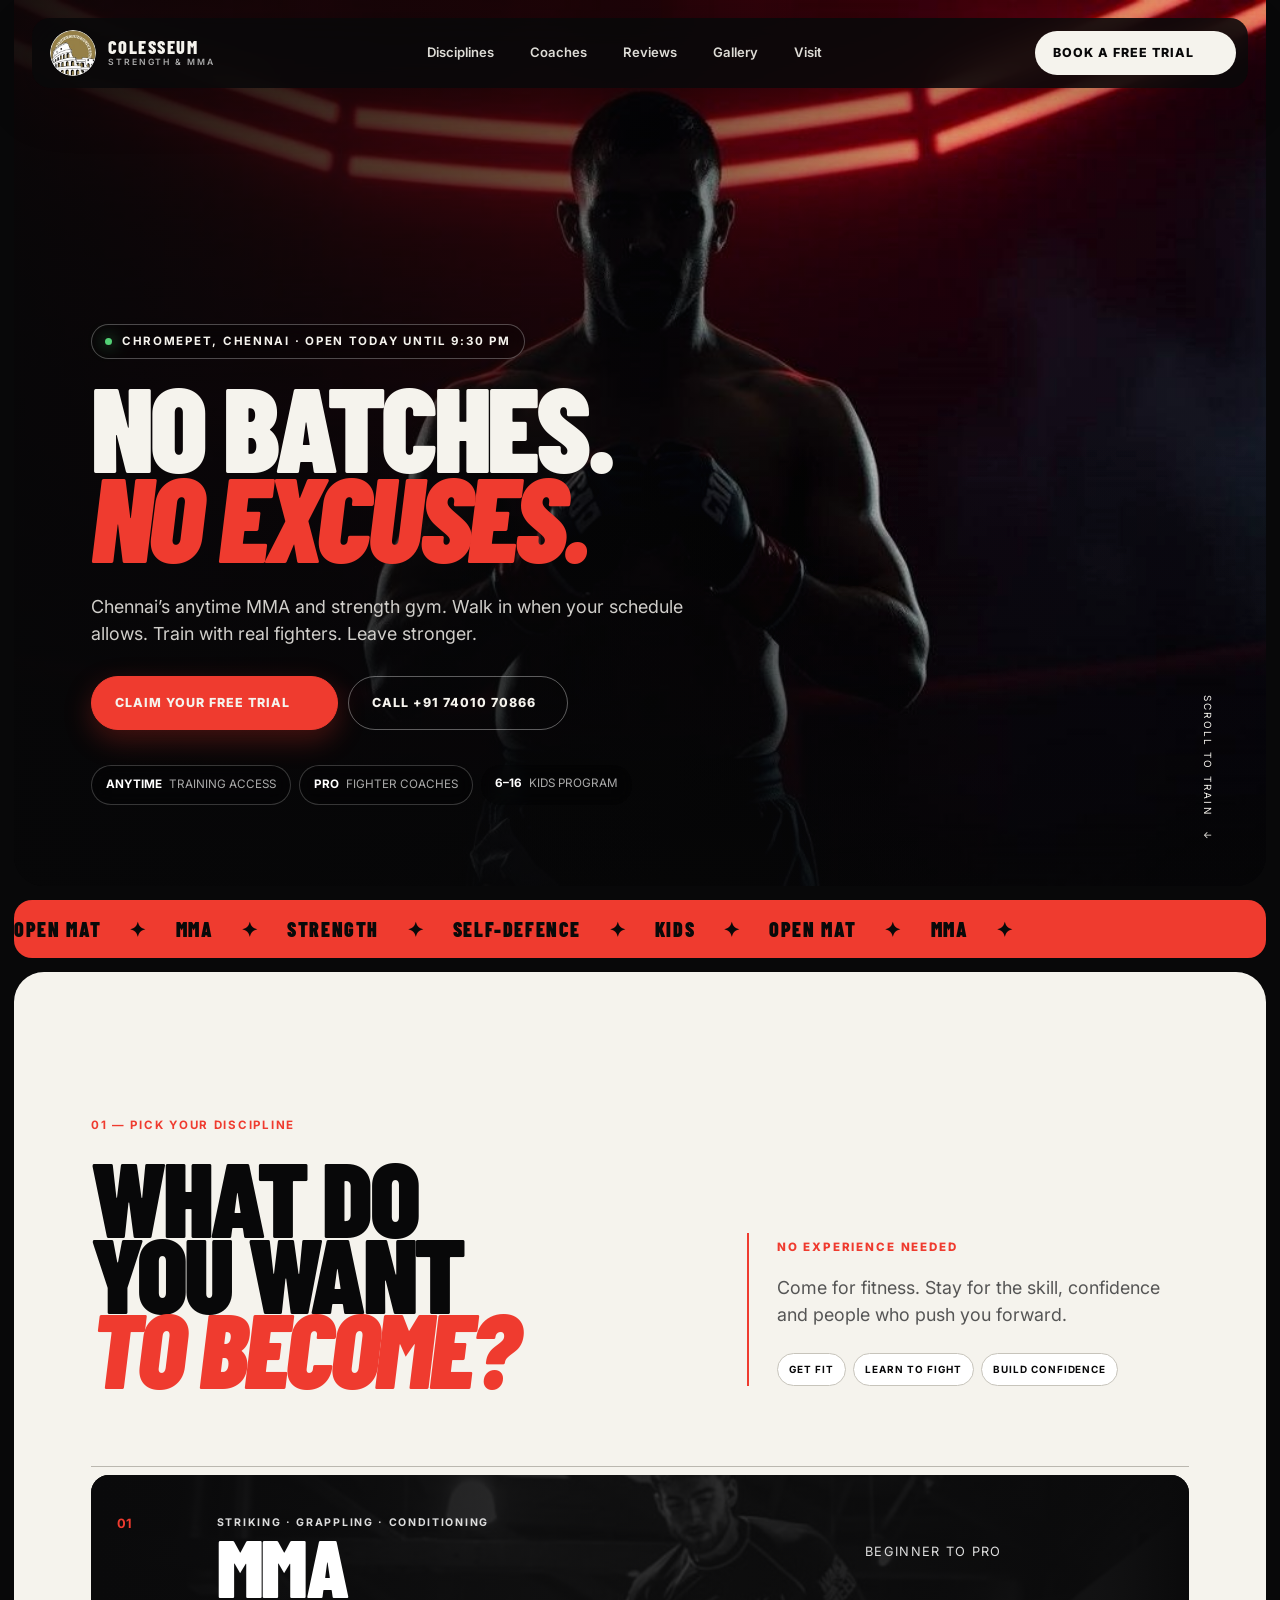
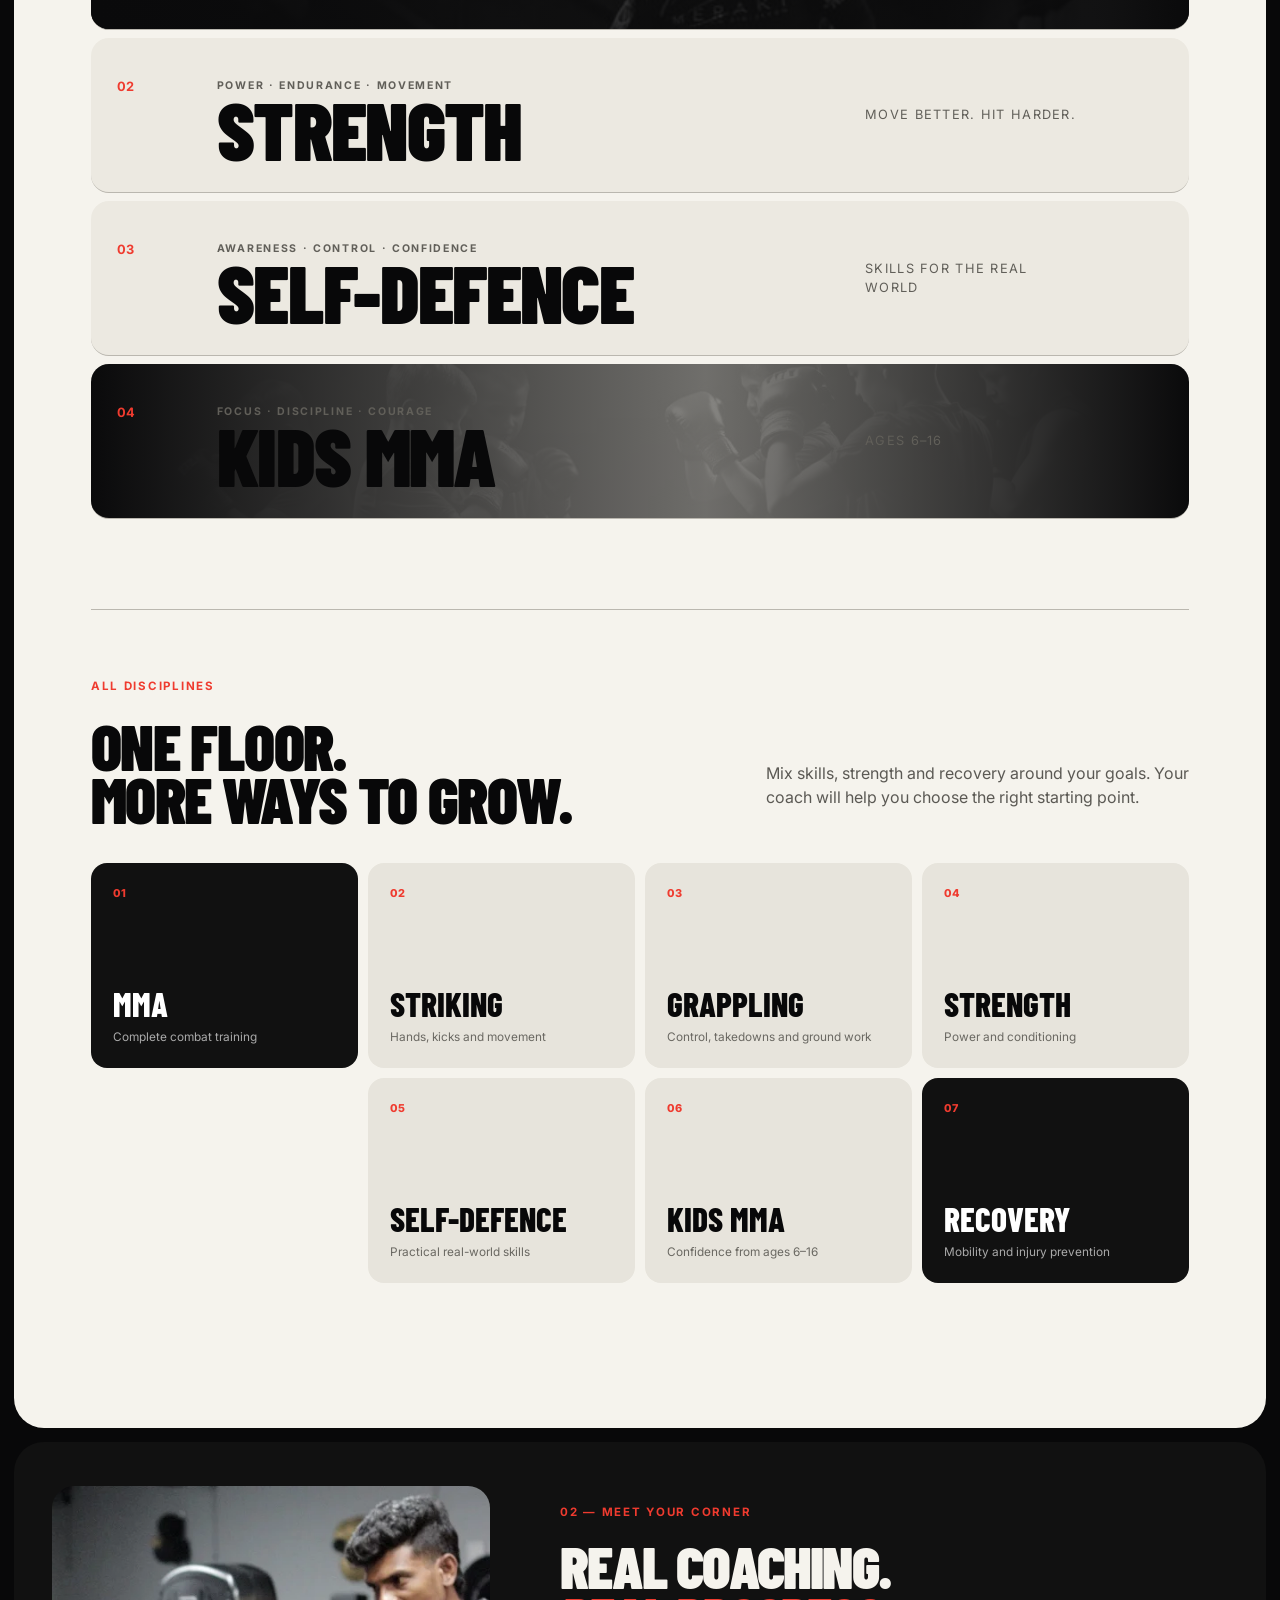
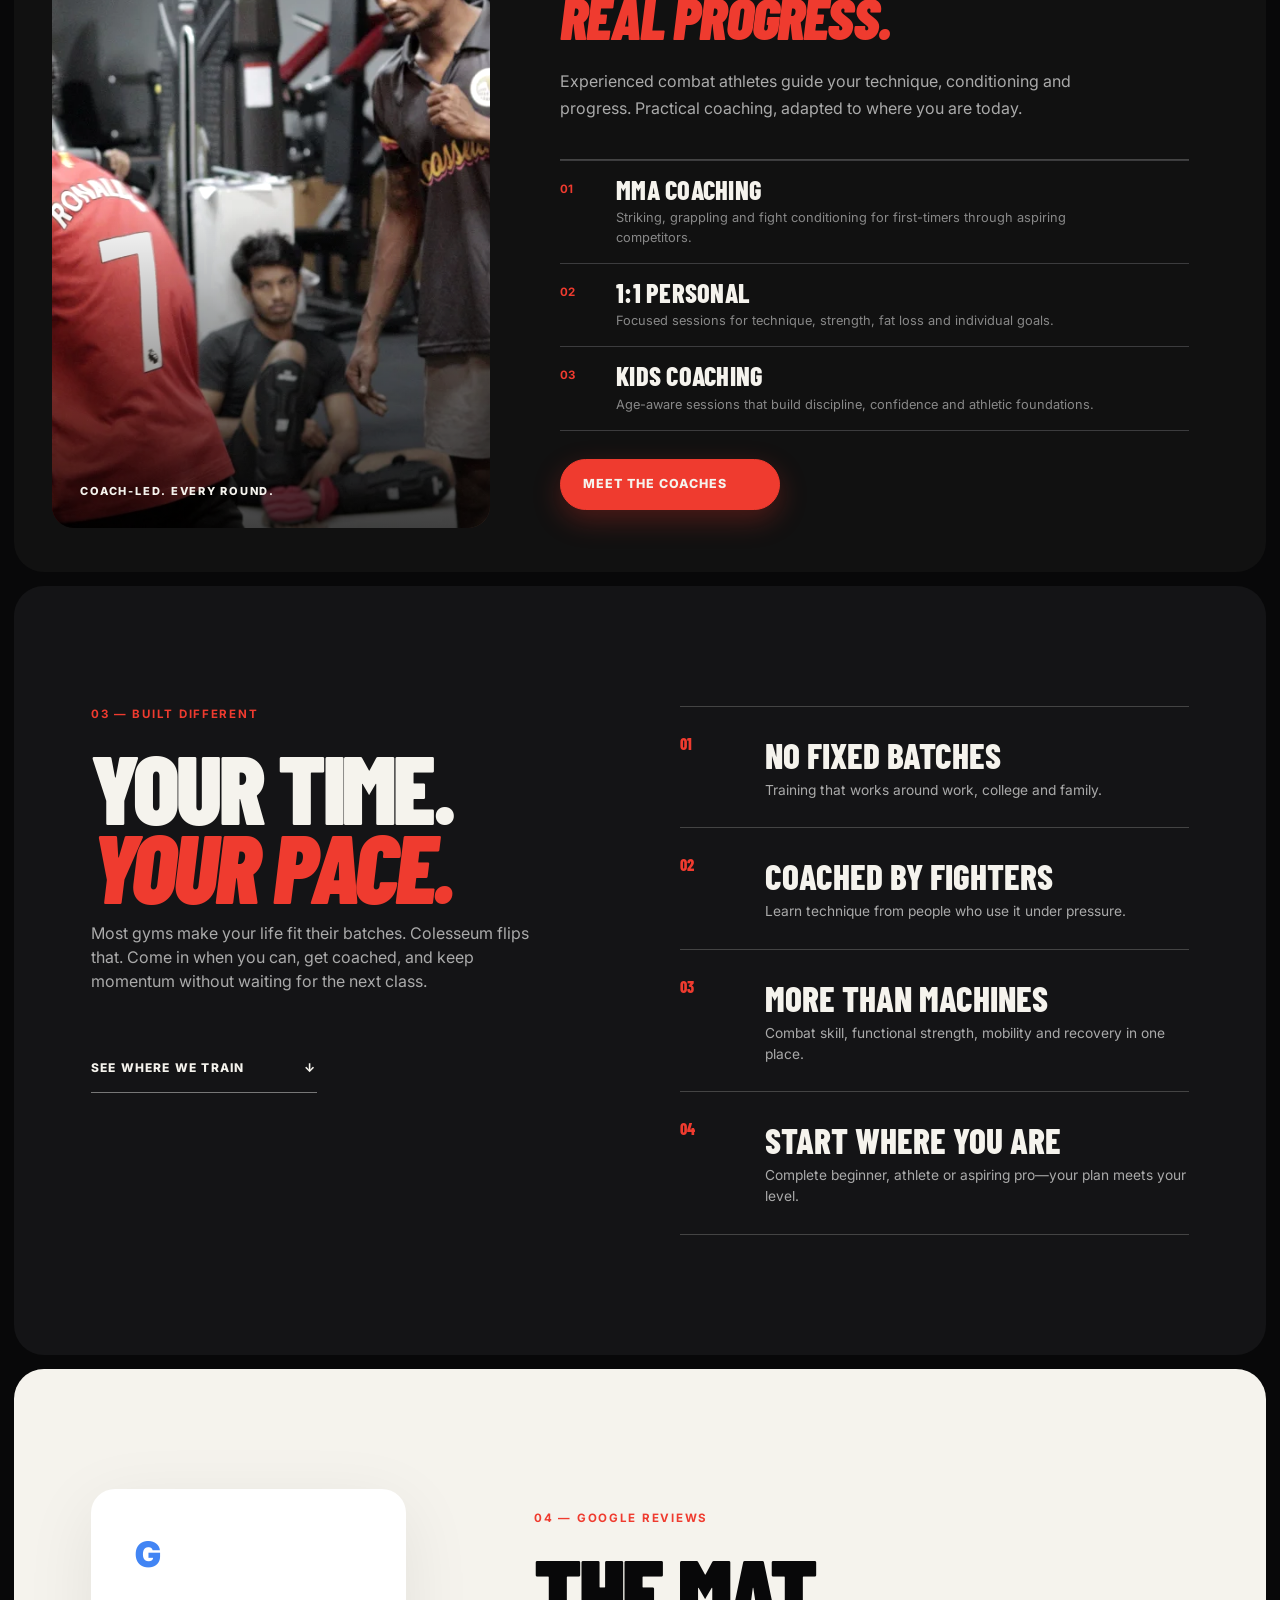
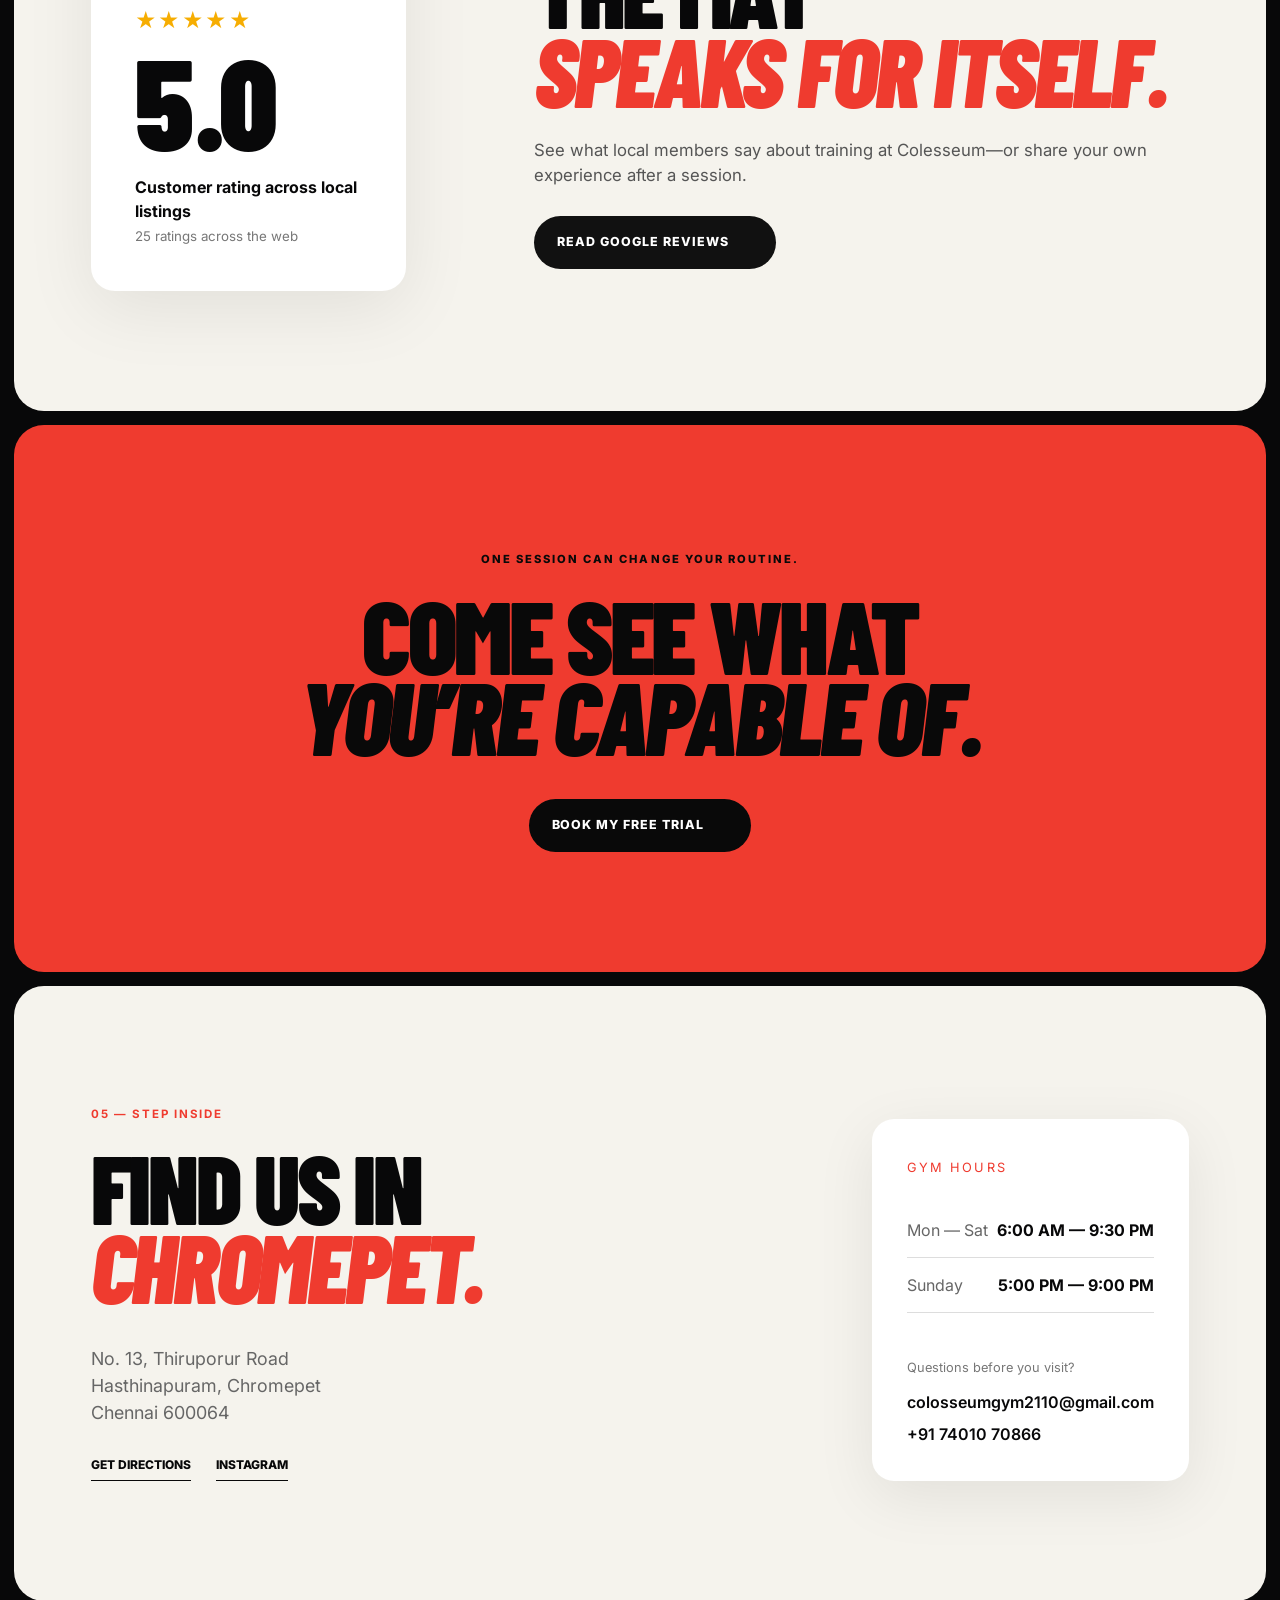
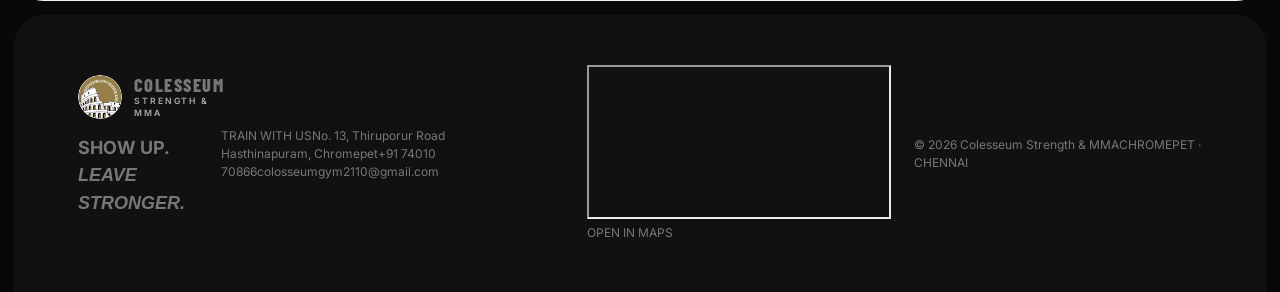
==== commit 8c2663d9: "Polish mobile visuals and footer" ====
--- a/index.html
+++ b/index.html
@@ -23,7 +23,7 @@
   <header class="nav" id="top">
     <a class="brand" href="#top" aria-label="Colesseum home"><img class="brand-logo" src="assets/logo.png" alt=""><span>COLESSEUM<small>STRENGTH & MMA</small></span></a>
     <nav aria-label="Main navigation"><a href="#disciplines">Disciplines</a><a href="#coaches">Coaches</a><a href="#reviews">Reviews</a><a href="gallery.html">Gallery</a><a href="#visit">Visit</a></nav>
-    <a class="nav-cta" href="https://wa.me/917401070866?text=Hi%20Colesseum%2C%20I%27d%20like%20to%20book%20a%20trial%20session." target="_blank" rel="noreferrer">Book a free trial <span>↗</span></a>
+    <a class="nav-cta" href="https://wa.me/917401070866?text=Hi%20Colesseum%2C%20I%27d%20like%20to%20book%20a%20trial%20session." target="_blank" rel="noreferrer">Book a free trial <span class="cta-arrow" aria-hidden="true"></span></a>
     <button class="menu" aria-label="Open menu" aria-expanded="false"><span></span><span></span></button>
   </header>
 
@@ -36,7 +36,7 @@
         <h1>NO BATCHES.<br><em>NO EXCUSES.</em></h1>
         <p>Chennai’s anytime MMA and strength gym. Walk in when your schedule allows. Train with real fighters. Leave stronger.</p>
         <div class="hero-actions">
-          <a class="button primary" href="https://wa.me/917401070866?text=Hi%20Colesseum%2C%20I%27d%20like%20to%20book%20a%20free%20trial%20session." target="_blank" rel="noreferrer">Claim your free trial <span>↗</span></a>
+          <a class="button primary" href="https://wa.me/917401070866?text=Hi%20Colesseum%2C%20I%27d%20like%20to%20book%20a%20free%20trial%20session." target="_blank" rel="noreferrer">Claim your free trial <span class="cta-arrow" aria-hidden="true"></span></a>
           <a class="button ghost" href="tel:+917401070866">Call +91 74010 70866</a>
         </div>
         <div class="proof"><span><b>ANYTIME</b> training access</span><span><b>PRO</b> fighter coaches</span><span><b>6–16</b> kids program</span></div>
@@ -52,10 +52,10 @@
         <div class="programs-note"><span>NO EXPERIENCE NEEDED</span><p>Come for fitness. Stay for the skill, confidence and people who push you forward.</p><div class="goal-tags"><b>GET FIT</b><b>LEARN TO FIGHT</b><b>BUILD CONFIDENCE</b></div></div>
       </div>
       <div class="fight-menu">
-        <a class="fight-row is-visual" href="https://wa.me/917401070866?text=I%27m%20interested%20in%20MMA%20training." target="_blank" rel="noreferrer"><img src="assets/mma.jpg" alt="MMA athlete training"><span class="fight-no">01</span><div><small>STRIKING · GRAPPLING · CONDITIONING</small><h3>MMA</h3></div><p>Beginner to pro</p><i>↗</i></a>
-        <a class="fight-row" href="https://wa.me/917401070866?text=I%27m%20interested%20in%20strength%20training." target="_blank" rel="noreferrer"><span class="fight-no">02</span><div><small>POWER · ENDURANCE · MOVEMENT</small><h3>STRENGTH</h3></div><p>Move better. Hit harder.</p><i>↗</i></a>
-        <a class="fight-row" href="https://wa.me/917401070866?text=I%27m%20interested%20in%20self-defence%20training." target="_blank" rel="noreferrer"><span class="fight-no">03</span><div><small>AWARENESS · CONTROL · CONFIDENCE</small><h3>SELF-DEFENCE</h3></div><p>Skills for the real world</p><i>↗</i></a>
-        <a class="fight-row is-kids" href="https://wa.me/917401070866?text=I%27m%20interested%20in%20the%20kids%20MMA%20program." target="_blank" rel="noreferrer"><img src="assets/kids.jpg" alt="Young athletes in a training program"><span class="fight-no">04</span><div><small>FOCUS · DISCIPLINE · COURAGE</small><h3>KIDS MMA</h3></div><p>Ages 6–16</p><i>↗</i></a>
+        <a class="fight-row is-visual" href="https://wa.me/917401070866?text=I%27m%20interested%20in%20MMA%20training." target="_blank" rel="noreferrer"><img src="assets/mma.jpg" alt="MMA athlete training"><span class="fight-no">01</span><div><small>STRIKING · GRAPPLING · CONDITIONING</small><h3>MMA</h3></div><p>Beginner to pro</p><i aria-hidden="true"></i></a>
+        <a class="fight-row" href="https://wa.me/917401070866?text=I%27m%20interested%20in%20strength%20training." target="_blank" rel="noreferrer"><span class="fight-no">02</span><div><small>POWER · ENDURANCE · MOVEMENT</small><h3>STRENGTH</h3></div><p>Move better. Hit harder.</p><i aria-hidden="true"></i></a>
+        <a class="fight-row" href="https://wa.me/917401070866?text=I%27m%20interested%20in%20self-defence%20training." target="_blank" rel="noreferrer"><span class="fight-no">03</span><div><small>AWARENESS · CONTROL · CONFIDENCE</small><h3>SELF-DEFENCE</h3></div><p>Skills for the real world</p><i aria-hidden="true"></i></a>
+        <a class="fight-row is-kids" href="https://wa.me/917401070866?text=I%27m%20interested%20in%20the%20kids%20MMA%20program." target="_blank" rel="noreferrer"><img src="assets/kids.jpg" alt="Young athletes in a training program"><span class="fight-no">04</span><div><small>FOCUS · DISCIPLINE · COURAGE</small><h3>KIDS MMA</h3></div><p>Ages 6–16</p><i aria-hidden="true"></i></a>
       </div>
       <div class="discipline-block" id="disciplines">
         <div class="discipline-head"><div><span class="kicker">All disciplines</span><h3>ONE FLOOR.<br>MORE WAYS TO GROW.</h3></div><p>Mix skills, strength and recovery around your goals. Your coach will help you choose the right starting point.</p></div>
@@ -73,7 +73,7 @@
 
     <section class="coaches section" id="coaches">
       <div class="coach-visual"><img src="assets/coach-selected.webp" alt="Colesseum coach observing athletes during a live sparring round"><span>COACH-LED. EVERY ROUND.</span></div>
-      <div class="coach-copy"><span class="kicker">02 — Meet your corner</span><h2>REAL COACHING.<br><i>REAL PROGRESS.</i></h2><p>Experienced combat athletes guide your technique, conditioning and progress. Practical coaching, adapted to where you are today.</p><div class="coach-columns"><article><b>01</b><div><h3>MMA COACHING</h3><p>Striking, grappling and fight conditioning for first-timers through aspiring competitors.</p></div></article><article><b>02</b><div><h3>1:1 PERSONAL</h3><p>Focused sessions for technique, strength, fat loss and individual goals.</p></div></article><article><b>03</b><div><h3>KIDS COACHING</h3><p>Age-aware sessions that build discipline, confidence and athletic foundations.</p></div></article></div><a class="button primary" href="https://wa.me/917401070866?text=Hi%20Colesseum%2C%20I%27d%20like%20to%20meet%20the%20coaches%20and%20book%20a%20trial." target="_blank" rel="noreferrer">Meet the coaches <span>↗</span></a></div>
+      <div class="coach-copy"><span class="kicker">02 — Meet your corner</span><h2>REAL COACHING.<br><i>REAL PROGRESS.</i></h2><p>Experienced combat athletes guide your technique, conditioning and progress. Practical coaching, adapted to where you are today.</p><div class="coach-columns"><article><b>01</b><div><h3>MMA COACHING</h3><p>Striking, grappling and fight conditioning for first-timers through aspiring competitors.</p></div></article><article><b>02</b><div><h3>1:1 PERSONAL</h3><p>Focused sessions for technique, strength, fat loss and individual goals.</p></div></article><article><b>03</b><div><h3>KIDS COACHING</h3><p>Age-aware sessions that build discipline, confidence and athletic foundations.</p></div></article></div><a class="button primary" href="https://wa.me/917401070866?text=Hi%20Colesseum%2C%20I%27d%20like%20to%20meet%20the%20coaches%20and%20book%20a%20trial." target="_blank" rel="noreferrer">Meet the coaches <span class="cta-arrow" aria-hidden="true"></span></a></div>
     </section>
 
     <section class="difference section" id="difference">
@@ -88,23 +88,28 @@
 
     <section class="reviews section" id="reviews">
       <div class="reviews-score"><span class="google-g">G</span><span class="stars" aria-label="5 out of 5 stars">★★★★★</span><strong>5.0</strong><p>Customer rating across local listings</p><small>25 ratings across the web</small></div>
-      <div class="reviews-copy"><span class="kicker">04 — Google reviews</span><h2>THE MAT<br><i>SPEAKS FOR ITSELF.</i></h2><p>See what local members say about training at Colesseum—or share your own experience after a session.</p><a class="button dark-button" href="https://www.google.com/search?q=Colosseum+Strength+and+MMA+Chromepet+reviews" target="_blank" rel="noreferrer">Read Google reviews <span>↗</span></a></div>
+      <div class="reviews-copy"><span class="kicker">04 — Google reviews</span><h2>THE MAT<br><i>SPEAKS FOR ITSELF.</i></h2><p>See what local members say about training at Colesseum—or share your own experience after a session.</p><a class="button dark-button" href="https://www.google.com/search?q=Colosseum+Strength+and+MMA+Chromepet+reviews" target="_blank" rel="noreferrer">Read Google reviews <span class="cta-arrow" aria-hidden="true"></span></a></div>
     </section>
 
     <section class="cta-band">
       <span>ONE SESSION CAN CHANGE YOUR ROUTINE.</span>
       <h2>COME SEE WHAT<br><i>YOU’RE CAPABLE OF.</i></h2>
-      <a class="button light" href="https://wa.me/917401070866?text=Hi%20Colesseum%2C%20I%27d%20like%20to%20book%20a%20free%20trial%20session." target="_blank" rel="noreferrer">Book my free trial <span>↗</span></a>
+      <a class="button light" href="https://wa.me/917401070866?text=Hi%20Colesseum%2C%20I%27d%20like%20to%20book%20a%20free%20trial%20session." target="_blank" rel="noreferrer">Book my free trial <span class="cta-arrow" aria-hidden="true"></span></a>
     </section>
 
     <section class="visit section" id="visit">
-      <div class="visit-main"><span class="kicker">05 — Step inside</span><h2>FIND US IN<br><i>CHROMEPET.</i></h2><address>No. 13, Thiruporur Road<br>Hasthinapuram, Chromepet<br>Chennai 600064</address><div class="visit-actions"><a href="https://www.google.com/maps/search/?api=1&query=No.13+Thiruporur+Road+Hasthinapuram+Chromepet+Chennai+600064" target="_blank" rel="noreferrer">Get directions ↗</a><a href="https://www.instagram.com/colosseum_strength_mma/" target="_blank" rel="noreferrer">Instagram ↗</a></div></div>
+      <div class="visit-main"><span class="kicker">05 — Step inside</span><h2>FIND US IN<br><i>CHROMEPET.</i></h2><address>No. 13, Thiruporur Road<br>Hasthinapuram, Chromepet<br>Chennai 600064</address><div class="visit-actions"><a href="https://www.google.com/maps/search/?api=1&query=No.13+Thiruporur+Road+Hasthinapuram+Chromepet+Chennai+600064" target="_blank" rel="noreferrer">Get directions <span class="mini-arrow" aria-hidden="true"></span></a><a href="https://www.instagram.com/colosseum_strength_mma/" target="_blank" rel="noreferrer">Instagram <span class="mini-arrow" aria-hidden="true"></span></a></div></div>
       <div class="hours"><span>GYM HOURS</span><dl><div><dt>Mon — Sat</dt><dd>6:00 AM — 9:30 PM</dd></div><div><dt>Sunday</dt><dd>5:00 PM — 9:00 PM</dd></div></dl><p>Questions before you visit?</p><a href="mailto:colosseumgym2110@gmail.com">colosseumgym2110@gmail.com</a><a href="tel:+917401070866">+91 74010 70866</a></div>
     </section>
   </main>
 
-  <footer><a class="brand" href="#top"><img class="brand-logo" src="assets/logo.png" alt=""><span>COLESSEUM<small>STRENGTH & MMA</small></span></a><p>Train anytime. Walk out stronger.</p><span>© 2026 Colesseum Strength & MMA</span></footer>
-  <a class="mobile-trial" href="https://wa.me/917401070866?text=Hi%20Colesseum%2C%20I%27d%20like%20to%20book%20a%20free%20trial%20session." target="_blank" rel="noreferrer">BOOK A FREE TRIAL <span>↗</span></a>
+  <footer class="site-footer">
+    <div class="footer-brand"><a class="brand" href="#top"><img class="brand-logo" src="assets/logo.png" alt=""><span>COLESSEUM<small>STRENGTH &amp; MMA</small></span></a><h2>SHOW UP.<br><i>LEAVE STRONGER.</i></h2></div>
+    <div class="footer-details"><span class="footer-label">TRAIN WITH US</span><a href="https://www.google.com/maps/search/?api=1&query=No.13+Thiruporur+Road+Hasthinapuram+Chromepet+Chennai+600064" target="_blank" rel="noreferrer"><i class="footer-icon icon-pin" aria-hidden="true"></i><span>No. 13, Thiruporur Road<br>Hasthinapuram, Chromepet</span></a><a href="tel:+917401070866"><i class="footer-icon icon-phone" aria-hidden="true"></i>+91 74010 70866</a><a href="mailto:colosseumgym2110@gmail.com"><i class="footer-icon icon-mail" aria-hidden="true"></i>colosseumgym2110@gmail.com</a><div class="footer-socials"><a href="https://www.instagram.com/colosseum_strength_mma/" target="_blank" rel="noreferrer" aria-label="Instagram"><i class="footer-icon icon-instagram" aria-hidden="true"></i></a><a href="https://wa.me/917401070866" target="_blank" rel="noreferrer" aria-label="WhatsApp"><i class="footer-icon icon-chat" aria-hidden="true"></i></a></div></div>
+    <div class="footer-map"><iframe title="Map showing Colesseum Strength and MMA in Chromepet" loading="lazy" referrerpolicy="no-referrer-when-downgrade" src="https://www.google.com/maps?q=No.13%20Thiruporur%20Road%20Hasthinapuram%20Chromepet%20Chennai%20600064&amp;output=embed"></iframe><a href="https://www.google.com/maps/search/?api=1&query=No.13+Thiruporur+Road+Hasthinapuram+Chromepet+Chennai+600064" target="_blank" rel="noreferrer">OPEN IN MAPS <span class="mini-arrow" aria-hidden="true"></span></a></div>
+    <div class="footer-bottom"><span>© 2026 Colesseum Strength &amp; MMA</span><span>CHROMEPET · CHENNAI</span></div>
+  </footer>
+  <a class="mobile-trial" href="https://wa.me/917401070866?text=Hi%20Colesseum%2C%20I%27d%20like%20to%20book%20a%20free%20trial%20session." target="_blank" rel="noreferrer">BOOK A FREE TRIAL <span class="cta-arrow" aria-hidden="true"></span></a>
   <script src="assets/site.js"></script>
 </body>
 </html>
--- a/assets/site.css
+++ b/assets/site.css
@@ -1,73 +1,72 @@
-:root{--ink:#080809;--panel:#111113;--paper:#f1efe9;--red:#ed3326;--muted:#aaa8a3;--line:rgba(255,255,255,.15)}*{box-sizing:border-box}html{scroll-behavior:smooth}body{margin:0;background:var(--ink);color:var(--paper);font:16px/1.5 Inter,Arial,sans-serif;overflow-x:hidden}a{color:inherit;text-decoration:none}img{display:block;max-width:100%}.nav{height:88px;padding:0 4.5vw;display:flex;align-items:center;justify-content:space-between;position:absolute;top:0;z-index:20;width:100%;border-bottom:1px solid var(--line)}.brand{display:flex;align-items:center;gap:12px;font:800 1.15rem/1 Barlow Condensed,sans-serif;letter-spacing:.08em}.brand small{display:block;font:600 .54rem/1.4 Inter,sans-serif;letter-spacing:.22em;color:#aaa}.brand-mark{display:grid;place-items:center;width:40px;height:40px;border:2px solid var(--red);border-radius:50%;color:var(--red);font:italic 900 1.65rem Barlow Condensed}.nav nav{display:flex;gap:36px;font-size:.82rem;font-weight:600}.nav nav a{opacity:.75}.nav nav a:hover{opacity:1}.nav-cta,.button{display:inline-flex;align-items:center;justify-content:space-between;gap:24px;text-transform:uppercase;font-weight:800;font-size:.78rem;letter-spacing:.08em}.nav-cta{border:1px solid rgba(255,255,255,.5);padding:14px 18px}.nav-cta span,.button span{font-size:1.1rem}.menu{display:none;background:none;border:0}.hero{min-height:800px;height:100svh;position:relative;display:flex;align-items:flex-end;padding:150px 7vw 9vh}.hero-image,.hero-shade{position:absolute;inset:0;width:100%;height:100%;object-fit:cover}.hero-image{object-position:center 20%}.hero-shade{background:linear-gradient(90deg,rgba(7,7,8,.95) 0%,rgba(7,7,8,.62) 46%,rgba(7,7,8,.15) 75%),linear-gradient(0deg,rgba(7,7,8,.9),transparent 45%)}.hero-copy{position:relative;z-index:2;max-width:820px}.eyebrow,.kicker{text-transform:uppercase;letter-spacing:.15em;font-size:.72rem;font-weight:700}.eyebrow{display:flex;align-items:center;gap:10px;margin-bottom:22px}.eyebrow i{width:7px;height:7px;background:#53d176;border-radius:50%;box-shadow:0 0 16px #53d176}.hero h1,.section h2,.cta-band h2{margin:0;font:900 clamp(4.7rem,9.3vw,9.3rem)/.75 Barlow Condensed,sans-serif;letter-spacing:-.035em}.hero h1 em,.section h2 i,.cta-band h2 i{font-style:italic;color:var(--red)}.hero p{max-width:610px;font-size:1.08rem;color:#d0ceca;margin:34px 0 28px}.hero-actions{display:flex;gap:10px}.button{padding:18px 21px;min-width:220px;border:1px solid rgba(255,255,255,.35)}.button.primary{background:var(--red);border-color:var(--red)}.button.ghost:hover,.nav-cta:hover{background:#fff;color:#111}.button.primary:hover{background:#fff;color:#111;border-color:#fff}.proof{display:flex;gap:0;margin-top:35px;border-top:1px solid var(--line);max-width:680px}.proof span{padding:15px 26px 0 0;margin-right:26px;border-right:1px solid var(--line);font-size:.73rem;text-transform:uppercase;color:#aaa}.proof span:last-child{border:0}.proof b{color:#fff;margin-right:4px}.scroll-cue{position:absolute;right:4vw;bottom:5vh;z-index:2;display:flex;gap:15px;align-items:center;writing-mode:vertical-rl;font-size:.62rem;letter-spacing:.22em}.ticker{height:64px;background:var(--red);color:#090909;display:flex;align-items:center;overflow:hidden;white-space:nowrap}.ticker div{font:900 1.25rem Barlow Condensed;letter-spacing:.08em;animation:ticker 18s linear infinite}.ticker b{margin:0 22px}@keyframes ticker{to{transform:translateX(-50%)}}.section{padding:120px 7vw}.section-head{display:grid;grid-template-columns:1.35fr .65fr;gap:8vw;align-items:end;margin-bottom:65px}.section h2{font-size:clamp(4rem,7.5vw,7.7rem);line-height:.82}.section-head>p{max-width:460px;color:var(--muted);font-size:1.02rem}.kicker{display:block;color:var(--red);margin-bottom:25px}.program-grid{display:grid;grid-template-columns:repeat(2,1fr);border-top:1px solid var(--line);border-left:1px solid var(--line)}.program{min-height:410px;padding:32px;border-right:1px solid var(--line);border-bottom:1px solid var(--line);display:flex;flex-direction:column;justify-content:space-between;position:relative;overflow:hidden;background:var(--panel)}.program.featured{grid-row:span 2;padding:0;min-height:820px}.program-art{position:absolute;inset:0}.program-art:after,.kids:after{content:"";position:absolute;inset:0;background:linear-gradient(0deg,rgba(0,0,0,.92),rgba(0,0,0,.03) 70%)}.program-art img,.kids>img{width:100%;height:100%;object-fit:cover}.program-art span{position:absolute;z-index:2;top:25px;right:25px;font:800 1rem Barlow Condensed}.program-info{position:relative;z-index:2;margin-top:auto}.program-info>span{font-size:.7rem;text-transform:uppercase;letter-spacing:.16em;color:var(--red);font-weight:700}.program h3{font:800 clamp(2.1rem,3.5vw,4rem)/.9 Barlow Condensed;margin:12px 0}.program p{max-width:430px;color:#aaa;font-size:.9rem}.program a{display:inline-block;margin-top:17px;padding-bottom:5px;border-bottom:1px solid;font-size:.72rem;text-transform:uppercase;font-weight:700;letter-spacing:.1em}.program-number{font:900 6rem/.8 Barlow Condensed;color:#27272a}.program.kids{padding:0}.kids>img{position:absolute;inset:0}.kids .program-info{padding:32px}.difference{background:var(--paper);color:var(--ink);display:grid;grid-template-columns:.95fr 1.05fr;gap:10vw}.difference p{color:#555;max-width:560px}.text-link{display:inline-flex;gap:60px;border-bottom:1px solid;padding:15px 0;margin-top:35px;font-size:.75rem;font-weight:800;text-transform:uppercase;letter-spacing:.1em}.reasons{border-top:1px solid #bbb}.reasons article{display:grid;grid-template-columns:60px 1fr;gap:25px;padding:27px 0;border-bottom:1px solid #bbb}.reasons b{color:var(--red);font:800 1rem Barlow Condensed}.reasons h3{margin:0;font:800 2rem Barlow Condensed}.reasons p{margin:4px 0 0;font-size:.86rem}.cta-band{background:var(--red);color:#090909;text-align:center;padding:105px 5vw}.cta-band>span{font-size:.7rem;letter-spacing:.18em;font-weight:800}.cta-band h2{font-size:clamp(4rem,8vw,8.7rem);line-height:.8;margin:25px 0 42px}.cta-band h2 i{color:#090909}.button.light{background:#090909;color:#fff;border:0}.visit{display:grid;grid-template-columns:1.4fr .6fr;gap:12vw}.visit address{font-style:normal;color:#aaa;font-size:1.12rem;margin:40px 0 30px}.visit-actions{display:flex;gap:25px}.visit-actions a{font-size:.75rem;text-transform:uppercase;font-weight:800;border-bottom:1px solid;padding-bottom:6px}.hours{border:1px solid var(--line);padding:35px;align-self:end}.hours>span{font:.8rem Inter;letter-spacing:.16em;color:var(--red)}.hours dl{margin:25px 0 45px}.hours dl div{display:flex;justify-content:space-between;padding:15px 0;border-bottom:1px solid var(--line)}.hours dt{color:#aaa}.hours dd{margin:0;font-weight:700}.hours p{font-size:.8rem;color:#777}.hours>a{display:block;font-weight:600;margin-top:8px}footer{border-top:1px solid var(--line);padding:38px 5vw;display:flex;align-items:center;justify-content:space-between;color:#777;font-size:.75rem}footer p{font:700 1rem Barlow Condensed;color:#ddd}.mobile-trial{display:none}.reveal{opacity:0;transform:translateY(24px);transition:.7s ease}.reveal.visible{opacity:1;transform:none}
-@media(max-width:850px){.nav{height:72px;padding:0 20px}.nav nav,.nav-cta{display:none}.menu{display:block}.menu span{display:block;width:25px;height:2px;background:#fff;margin:6px}.nav.open{position:fixed;background:#0a0a0b}.nav.open nav{display:flex;position:absolute;top:72px;left:0;right:0;background:#0a0a0b;flex-direction:column;padding:30px 22px;font:800 2rem Barlow Condensed}.hero{min-height:720px;padding:130px 22px 120px;align-items:flex-end}.hero-image{object-position:62% center}.hero-shade{background:linear-gradient(0deg,rgba(7,7,8,.98) 0%,rgba(7,7,8,.6) 72%,rgba(7,7,8,.3))}.hero h1{font-size:clamp(4rem,18vw,6rem);line-height:.78}.hero p{font-size:.95rem;margin:24px 0}.hero-actions{flex-direction:column;align-items:stretch}.button{width:100%}.button.ghost{display:none}.proof{display:none}.scroll-cue{display:none}.ticker{height:52px}.section{padding:82px 22px}.section-head{grid-template-columns:1fr;margin-bottom:38px}.section-head>p{margin-top:0}.program-grid{grid-template-columns:1fr}.program.featured{min-height:610px;grid-row:auto}.program{min-height:330px}.difference{grid-template-columns:1fr;gap:60px}.cta-band{padding:75px 22px}.visit{grid-template-columns:1fr;gap:55px}.hours{padding:24px}footer{padding:35px 22px 92px;align-items:flex-start;gap:25px;flex-direction:column}footer p{display:none}.mobile-trial{display:flex;position:fixed;z-index:30;left:12px;right:12px;bottom:12px;background:var(--red);padding:17px 20px;justify-content:space-between;color:#fff;font-size:.78rem;font-weight:800;letter-spacing:.08em;box-shadow:0 10px 35px #000}.brand-mark{width:35px;height:35px}}
-@media(prefers-reduced-motion:reduce){html{scroll-behavior:auto}.ticker div{animation:none}.reveal{opacity:1;transform:none;transition:none}}
-
-/* 2026 discipline menu */
-.programs{padding-top:145px;padding-bottom:145px;background:radial-gradient(circle at 17% 24%,rgba(237,51,38,.12),transparent 28%),var(--ink)}
-.programs-intro{display:grid;grid-template-columns:1.1fr .9fr;gap:9vw;align-items:end;margin-bottom:80px}
-.programs-intro h2{font-size:clamp(4.8rem,8.2vw,8.5rem);line-height:.72}
-.programs-note{max-width:520px;padding-left:28px;border-left:2px solid var(--red)}
-.programs-note>span{font:800 .72rem Inter;letter-spacing:.16em;color:var(--red)}
-.programs-note p{font-size:1.12rem;color:#c4c2bd;max-width:470px}
-.goal-tags{display:flex;flex-wrap:wrap;gap:7px;margin-top:24px}
-.goal-tags b{border:1px solid #444;padding:8px 11px;font-size:.62rem;letter-spacing:.1em}
-.fight-menu{border-top:1px solid #4b4b4d}
-.fight-row{min-height:170px;display:grid;grid-template-columns:75px 1fr 220px 55px;align-items:center;gap:25px;position:relative;border-bottom:1px solid #4b4b4d;overflow:hidden;padding:15px 24px;transition:.35s ease;isolation:isolate}
-.fight-row:before{content:"";position:absolute;inset:0;background:var(--red);transform:scaleY(0);transform-origin:bottom;transition:transform .35s ease;z-index:-1}
-.fight-row:hover:before,.fight-row:focus-visible:before{transform:scaleY(1)}
-.fight-row>img{position:absolute;inset:0;width:100%;height:100%;object-fit:cover;object-position:center 36%;z-index:-2;filter:grayscale(1);opacity:.35;transition:.45s ease}
-.fight-row.is-kids>img{object-position:center 46%;opacity:0}
-.fight-row.is-visual:after,.fight-row.is-kids:after{content:"";position:absolute;inset:0;background:linear-gradient(90deg,#0a0a0b 0%,rgba(10,10,11,.46) 56%,#0a0a0b 100%);z-index:-1;transition:.35s ease}
-.fight-row:hover:after,.fight-row:focus-visible:after{opacity:0}
-.fight-row:hover>img,.fight-row:focus-visible>img{opacity:.35;filter:grayscale(0);transform:scale(1.03)}
-.fight-row .fight-no{font:700 .8rem Inter;color:var(--red);align-self:start;margin-top:26px}
-.fight-row:hover .fight-no{color:#0a0a0b}
-.fight-row small{font-size:.66rem;letter-spacing:.16em;color:#97979c;font-weight:700}
-.fight-row:hover small{color:#24100f}
-.fight-row h3{margin:3px 0 0;font:900 clamp(3.5rem,6.4vw,7rem)/.75 Barlow Condensed;letter-spacing:-.02em}
-.fight-row p{color:#aaa;font-size:.8rem;text-transform:uppercase;letter-spacing:.1em}
-.fight-row:hover p{color:#24100f}
-.fight-row>i{font-style:normal;font-size:1.7rem;transition:.3s ease}
-.fight-row:hover>i{transform:translate(5px,-5px);color:#0a0a0b}
-@media(max-width:850px){.programs-intro{grid-template-columns:1fr;gap:40px;margin-bottom:58px}.programs-intro h2{font-size:clamp(4.2rem,19vw,6.2rem)}.programs-note{padding-left:18px}.fight-row{min-height:130px;grid-template-columns:32px 1fr 35px;gap:10px;padding:12px 5px}.fight-row p{display:none}.fight-row .fight-no{margin-top:18px}.fight-row h3{font-size:clamp(3rem,14vw,5rem)}.fight-row small{font-size:.54rem}.fight-row>i{font-size:1.2rem}.fight-row.is-visual:after,.fight-row.is-kids:after{background:linear-gradient(90deg,#0a0a0b 0%,rgba(10,10,11,.6) 75%,#0a0a0b 100%)}}
-
-/* Premium camp-inspired refinement — original content model preserved */
-:root{--paper:#f5f3ed;--red:#ef3b2f}
-.nav{position:absolute;top:18px;left:2.5vw;width:95vw;height:70px;padding:0 12px 0 18px;border:0;border-radius:18px;background:rgba(9,9,10,.88);backdrop-filter:blur(16px);box-shadow:0 16px 50px rgba(0,0,0,.24)}
-.nav-cta,.button{border-radius:999px}.nav-cta{background:var(--paper);color:var(--ink);border:0;padding:13px 18px}.nav nav a{opacity:.9}.nav nav a:hover{color:var(--red)}
-.hero{margin:0 14px 14px;min-height:760px;height:calc(100svh - 14px);border-radius:0 0 30px 30px;overflow:hidden;padding-left:6vw}.hero-image{filter:saturate(.85) contrast(1.06)}.hero-shade{background:linear-gradient(90deg,rgba(7,7,8,.92) 0%,rgba(7,7,8,.54) 50%,rgba(7,7,8,.05) 78%),linear-gradient(0deg,rgba(7,7,8,.72),transparent 52%)}
-.eyebrow{display:inline-flex;padding:8px 13px;border:1px solid rgba(255,255,255,.28);border-radius:999px;background:rgba(0,0,0,.2);backdrop-filter:blur(8px)}
-.hero h1{max-width:930px}.hero p{font-size:1.12rem}.button{padding:17px 23px}.button.primary{box-shadow:0 10px 28px rgba(237,51,38,.28)}
-.proof{border:0;gap:8px}.proof span{padding:10px 14px;margin:0;border:1px solid rgba(255,255,255,.2);border-radius:999px;background:rgba(0,0,0,.22);backdrop-filter:blur(8px)}
-.ticker{margin:0 14px;border-radius:18px;height:58px}
-.programs{margin:14px;border-radius:30px;background:var(--paper);color:var(--ink);padding-left:6vw;padding-right:6vw}.programs .kicker{color:var(--red)}.programs-intro h2 i{color:var(--red)}.programs-note{border-left-color:var(--red)}.programs-note p{color:#555}.goal-tags b{border-color:#c7c4bb;border-radius:999px;background:#fff}.fight-menu{border-top-color:#bab7af}.fight-row{border-bottom-color:#bab7af;border-radius:18px;margin:8px 0;background:#ece9e1;min-height:155px;padding-left:26px}.fight-row .fight-no{color:var(--red)}.fight-row small,.fight-row p{color:#615f59}.fight-row.is-visual{color:#fff;background:#111}.fight-row.is-visual small,.fight-row.is-visual p{color:#ddd}.fight-row.is-kids>img{opacity:.18}.fight-row:before{border-radius:18px}.fight-row:hover,.fight-row:focus-visible{color:#0a0a0b;transform:translateX(5px)}
-.difference{margin:14px;border-radius:30px;background:#141416;color:var(--paper);padding-left:6vw;padding-right:6vw}.difference p{color:#aaa}.reasons{border-top-color:#444}.reasons article{border-bottom-color:#444}.reasons h3{font-size:2.2rem}.text-link{border-color:#777}
-.cta-band{margin:14px;border-radius:30px;padding:120px 5vw;background:var(--red)}.cta-band .button{display:inline-flex;width:auto}.visit{margin:14px;border-radius:30px;background:var(--paper);color:var(--ink);padding-left:6vw;padding-right:6vw}.visit address,.hours dt{color:#666}.hours{background:#fff;border:0;border-radius:22px;box-shadow:0 16px 60px rgba(0,0,0,.08)}.hours dl div{border-bottom-color:#ddd}.hours p{color:#777}.visit .kicker,.hours>span{color:var(--red)}
-footer{margin:14px 14px 0;border:0;border-radius:30px 30px 0 0;background:#111;padding:50px 5vw}
-@media(max-width:850px){.nav{top:10px;left:10px;width:calc(100% - 20px);height:62px;border-radius:15px}.nav.open{position:fixed;border-radius:15px 15px 0 0}.nav.open nav{top:62px;border-radius:0 0 15px 15px}.hero{margin:0 8px 8px;height:100svh;border-radius:0 0 22px 22px;padding-left:18px;padding-right:18px}.ticker{margin:8px;border-radius:14px}.programs,.difference,.visit,.cta-band{margin:8px;border-radius:22px;padding-left:18px;padding-right:18px}.programs{padding-top:88px;padding-bottom:88px}.fight-row{border-radius:14px;padding-left:12px;padding-right:12px}.fight-row:before{border-radius:14px}.fight-row:hover,.fight-row:focus-visible{transform:none}.difference{padding-top:88px;padding-bottom:88px}.cta-band{padding-top:85px;padding-bottom:85px}.visit{padding-top:88px;padding-bottom:88px}footer{margin:8px 8px 0;border-radius:22px 22px 0 0}}
-
-/* Logo, disciplines, coaches and review proof */
-.brand-logo{width:44px;height:44px;object-fit:contain;border-radius:50%;background:#050505}.nav .brand-logo{width:46px;height:46px}.discipline-rail{margin-top:44px;padding:22px 0 0;border-top:1px solid #bbb;display:flex;flex-wrap:wrap;align-items:center;gap:10px}.discipline-rail span{margin-right:auto;font-size:.68rem;letter-spacing:.15em;color:#777}.discipline-rail b{font-size:.68rem;letter-spacing:.08em;padding:10px 14px;border-radius:999px;background:#111;color:#fff}.discipline-rail b:nth-child(3n){background:var(--red)}
-.coaches{margin:14px;border-radius:30px;background:#111;color:var(--paper);display:grid;grid-template-columns:.85fr 1.15fr;gap:7vw;padding-left:3vw;padding-right:6vw}.coach-visual{min-height:720px;border-radius:22px;overflow:hidden;position:relative}.coach-visual:after{content:"";position:absolute;inset:0;background:linear-gradient(0deg,rgba(0,0,0,.75),transparent 50%)}.coach-visual img{width:100%;height:100%;object-fit:cover}.coach-visual>span{position:absolute;z-index:2;left:28px;bottom:28px;font-size:.69rem;font-weight:800;letter-spacing:.16em}.coach-copy{align-self:center}.coach-copy>p{color:#aaa;max-width:640px;font-size:1.03rem}.coach-columns{display:grid;grid-template-columns:repeat(3,1fr);margin:38px 0 32px;border-top:1px solid #444}.coach-columns article{padding:24px 22px 10px 0;border-right:1px solid #444}.coach-columns article+article{padding-left:22px}.coach-columns article:last-child{border-right:0}.coach-columns b{color:var(--red);font-size:.72rem}.coach-columns h3{font:800 1.55rem/1 Barlow Condensed;margin:12px 0}.coach-columns p{font-size:.78rem;color:#888}.coach-copy .button{width:max-content}
-.reviews{margin:14px;border-radius:30px;background:var(--paper);color:var(--ink);display:grid;grid-template-columns:.65fr 1.35fr;gap:10vw;align-items:center;padding-left:6vw;padding-right:6vw}.reviews-score{background:#fff;border-radius:24px;padding:44px;min-height:390px;display:flex;flex-direction:column;justify-content:center;box-shadow:0 18px 70px rgba(0,0,0,.08)}.google-g{font:900 2.2rem Inter;color:#4285f4}.stars{color:#f6ad01;font-size:1.3rem;letter-spacing:.12em;margin-top:30px}.reviews-score strong{font:900 8rem/.85 Barlow Condensed;margin-top:10px}.reviews-score p{font-weight:700;margin:20px 0 4px}.reviews-score small{color:#777}.reviews-copy>p{color:#555;max-width:620px;font-size:1.05rem;margin:28px 0}.dark-button{background:#111;color:#fff;border:0;width:max-content}.dark-button:hover{background:var(--red)}
-@media(max-width:850px){.brand-logo,.nav .brand-logo{width:40px;height:40px}.discipline-rail{margin-top:34px}.discipline-rail span{width:100%;margin-bottom:5px}.discipline-rail b{font-size:.58rem;padding:8px 10px}.coaches,.reviews{margin:8px;border-radius:22px;grid-template-columns:1fr;padding:18px}.coaches{padding-top:18px;padding-bottom:80px}.coach-visual{min-height:520px}.coach-copy{padding-top:52px}.coach-columns{grid-template-columns:1fr}.coach-columns article,.coach-columns article+article{padding:20px 0;border-right:0;border-bottom:1px solid #444}.coach-copy .button,.dark-button{width:100%}.reviews{padding-top:18px;padding-bottom:80px;gap:60px}.reviews-score{min-height:300px;padding:32px}.reviews-score strong{font-size:6.5rem}.reviews-copy{padding:0 2px}}
-
-/* Disciplines and coaching hierarchy refinement */
-.discipline-block{margin-top:90px;padding-top:68px;border-top:1px solid #bab7af}.discipline-head{display:grid;grid-template-columns:1.15fr .85fr;gap:8vw;align-items:end;margin-bottom:38px}.discipline-head h3{font:900 clamp(3.2rem,5vw,5.7rem)/.82 Barlow Condensed;margin:0;letter-spacing:-.025em}.discipline-head>p{max-width:500px;color:#5b5954;font-size:1rem}.discipline-grid{display:grid;grid-template-columns:repeat(4,1fr);gap:10px}.discipline-grid article{min-height:205px;padding:22px;border-radius:16px;background:#e7e4dc;display:flex;flex-direction:column;transition:.3s ease}.discipline-grid article:first-child,.discipline-grid article:last-child{background:#111;color:#fff}.discipline-grid article:hover{background:var(--red);color:#111;transform:translateY(-4px)}.discipline-grid span{color:var(--red);font-size:.68rem;font-weight:800}.discipline-grid article:hover span{color:#111}.discipline-grid h4{font:800 clamp(1.8rem,2.6vw,3rem)/.9 Barlow Condensed;margin:auto 0 10px}.discipline-grid small{color:#6a6862;font-size:.74rem;line-height:1.35}.discipline-grid article:first-child small,.discipline-grid article:last-child small{color:#aaa}.discipline-grid article:hover small{color:#35110e}.discipline-grid article:nth-child(5){grid-column:2}.discipline-grid article:nth-child(7){grid-column:4}
-.coaches{grid-template-columns:1fr 1fr;gap:6vw;padding:56px 6vw 56px 3vw;align-items:stretch}.coach-visual{min-height:650px}.coach-copy{padding:30px 0;display:flex;flex-direction:column;justify-content:center}.coach-copy h2{font-size:clamp(4rem,6.3vw,7rem);line-height:.78}.coach-copy>p{max-width:570px;margin:28px 0 15px}.coach-columns{grid-template-columns:1fr;margin:25px 0 30px}.coach-columns article,.coach-columns article+article{display:grid;grid-template-columns:38px 1fr;gap:18px;padding:16px 0;border-right:0;border-bottom:1px solid #3c3c3e}.coach-columns article:first-child{border-top:1px solid #3c3c3e}.coach-columns b{padding-top:4px}.coach-columns h3{margin:0 0 3px}.coach-columns p{margin:0;max-width:520px}.coach-copy .button{margin-top:0}
-@media(max-width:850px){.discipline-block{margin-top:60px;padding-top:50px}.discipline-head{grid-template-columns:1fr;gap:18px}.discipline-head h3{font-size:3.7rem}.discipline-head>p{margin:0}.discipline-grid{grid-template-columns:repeat(2,1fr)}.discipline-grid article{min-height:155px;padding:16px}.discipline-grid article:nth-child(5),.discipline-grid article:nth-child(7){grid-column:auto}.discipline-grid article:last-child{grid-column:1/-1;min-height:135px}.discipline-grid h4{font-size:2rem}.coaches{grid-template-columns:1fr;padding:18px 18px 80px;gap:0}.coach-visual{min-height:480px}.coach-copy{padding:48px 2px 0}.coach-copy h2{font-size:4.2rem}.coach-copy>p{font-size:.96rem}.coach-columns article,.coach-columns article+article{grid-template-columns:30px 1fr;padding:17px 0}}
-
-/* Coach section correction */
-.coaches{grid-template-columns:minmax(360px,.82fr) minmax(520px,1.18fr);gap:5.5vw;padding:44px 6vw 44px 3vw}.coach-visual{min-height:600px;max-height:680px}.coach-copy{padding:18px 0}.coach-copy .kicker{margin-bottom:20px}.coach-copy h2{font-family:"Barlow Condensed",Arial,sans-serif;font-size:clamp(3.7rem,4.4vw,5.4rem);font-weight:900;line-height:.86;letter-spacing:-.03em;white-space:nowrap}.coach-copy>p{font-size:1rem;line-height:1.65;margin:25px 0 18px}.coach-columns{margin:20px 0 28px}.coach-columns h3{font-family:"Barlow Condensed",Arial,sans-serif;font-size:1.65rem;font-weight:800;line-height:1;margin:0 0 5px;letter-spacing:.01em}.coach-columns p{font-family:Inter,Arial,sans-serif;font-size:.8rem;line-height:1.5}.coach-columns b{font-family:Inter,Arial,sans-serif}.coach-copy .button{padding:15px 22px}
-.coach-visual img{object-position:92% center;filter:saturate(.9) contrast(1.08)}
-@media(max-width:1000px) and (min-width:851px){.coaches{grid-template-columns:.9fr 1.1fr;gap:4vw}.coach-copy h2{font-size:4.6rem}}
-@media(max-width:850px){.coaches{grid-template-columns:1fr;padding:14px 14px 72px}.coach-visual{min-height:440px;max-height:520px}.coach-copy{padding:42px 6px 0}.coach-copy h2{font-size:clamp(3.4rem,14vw,4.5rem);line-height:.84;white-space:normal}.coach-columns h3{font-size:1.55rem}}
-
-/* Gallery */
-.gallery-page{background:var(--paper);color:var(--ink)}.gallery-page .nav{position:absolute}.gallery-page .nav nav a.active{color:var(--red)}.gallery-hero{padding:185px 7vw 100px;display:grid;grid-template-columns:1.25fr .75fr;align-items:end;gap:8vw}.gallery-hero>.kicker{grid-column:1/-1;margin-bottom:-30px}.gallery-hero h1{margin:0;font-family:"Barlow Condensed",Arial,sans-serif;font-size:clamp(5rem,9vw,10rem);font-weight:900;line-height:.73;letter-spacing:-.035em}.gallery-hero h1 i{color:var(--red)}.gallery-hero>div{padding-bottom:8px}.gallery-hero p{max-width:430px;color:#5f5d57;font-size:1.05rem}.gallery-hero a{display:inline-block;margin-top:25px;padding-bottom:6px;border-bottom:1px solid;font-size:.72rem;font-weight:800;letter-spacing:.1em;text-transform:uppercase}.gallery-grid{padding:0 7vw 110px;display:grid;grid-template-columns:repeat(12,1fr);grid-auto-rows:120px;gap:14px}.gallery-card{grid-column:span 4;grid-row:span 4;position:relative;overflow:hidden;border-radius:20px;background:#111}.gallery-card.wide{grid-column:span 8}.gallery-card.tall{grid-row:span 5}.gallery-card img{width:100%;height:100%;object-fit:cover;transition:transform .55s ease,filter .55s ease}.gallery-card:after{content:"";position:absolute;inset:0;background:linear-gradient(0deg,rgba(0,0,0,.78),transparent 55%)}.gallery-card>span{position:absolute;z-index:2;left:24px;right:24px;bottom:22px;color:#fff;display:flex;justify-content:space-between;align-items:end}.gallery-card b{font-family:"Barlow Condensed",Arial,sans-serif;font-size:1.7rem}.gallery-card small{font-size:.63rem;letter-spacing:.08em;text-transform:uppercase}.gallery-card:hover img{transform:scale(1.045);filter:saturate(1.2)}.gallery-cta{margin:14px;padding:100px 7vw;border-radius:30px;background:#111;color:#fff;text-align:center}.gallery-cta>p{color:#aaa}.gallery-cta h2{margin:20px 0 36px;font-family:"Barlow Condensed",Arial,sans-serif;font-size:clamp(5rem,9vw,9rem);font-weight:900;line-height:.75}.gallery-cta h2 i{color:var(--red)}.gallery-cta .button{width:max-content}.gallery-page footer{color:#777}.gallery-page footer p{color:#ddd}
-@media(max-width:850px){.gallery-hero{padding:140px 22px 70px;grid-template-columns:1fr;gap:32px}.gallery-hero>.kicker{margin:0}.gallery-hero h1{font-size:clamp(4.7rem,21vw,7rem)}.gallery-hero>div{padding:0}.gallery-grid{padding:0 14px 75px;grid-template-columns:1fr;grid-auto-rows:auto}.gallery-card,.gallery-card.wide,.gallery-card.tall{grid-column:auto;grid-row:auto;aspect-ratio:4/5}.gallery-card.wide{aspect-ratio:4/3}.gallery-card>span{left:18px;right:18px;bottom:18px;flex-direction:column;align-items:flex-start;gap:2px}.gallery-cta{margin:8px;padding:75px 20px;border-radius:22px}.gallery-cta .button{width:100%}}
-
-/* Branded opening sequence */
-.arrow-icon{display:inline-block;position:relative;width:14px;height:14px;flex:0 0 14px;vertical-align:-2px;color:currentColor}.arrow-icon:before{content:"";position:absolute;left:1px;bottom:2px;width:13px;height:2px;border-radius:2px;background:currentColor;transform:rotate(-45deg);transform-origin:left center}.arrow-icon:after{content:"";position:absolute;right:0;top:0;width:7px;height:7px;border-top:2px solid currentColor;border-right:2px solid currentColor}.gallery-card small .arrow-icon{width:10px;height:10px;vertical-align:-1px;transform:scale(.72);transform-origin:center}.visit-actions .arrow-icon{margin-left:5px}.fight-row>.arrow-icon{width:18px;height:18px;flex-basis:18px}.fight-row>.arrow-icon:before{width:17px}.fight-row>.arrow-icon:after{width:9px;height:9px}
-body.is-loading{overflow:hidden}.site-loader{position:fixed;z-index:9999;inset:0;display:grid;place-content:center;justify-items:center;background:#0d0d0e;color:#fff;cursor:pointer;transition:opacity .55s cubic-bezier(.65,0,.35,1),visibility .55s}.site-loader:before,.site-loader:after{content:"";position:absolute;left:0;width:100%;height:50%;background:#0d0d0e;transition:transform .7s cubic-bezier(.76,0,.24,1)}.site-loader:before{top:0}.site-loader:after{bottom:0}.loader-mark,.loader-line,.loader-callout{position:relative;z-index:1}.loader-mark{display:flex;align-items:center;gap:18px;animation:loader-mark-in .7s cubic-bezier(.22,1,.36,1) both}.loader-ring{width:82px;height:82px;display:grid;place-items:center;border:1px solid rgba(255,255,255,.22);border-radius:50%;animation:loader-pulse 1.35s ease-in-out infinite}.loader-ring img{width:66px;height:66px;border-radius:50%;object-fit:cover}.loader-mark p{margin:0;font-family:"Barlow Condensed",Arial,sans-serif;font-size:2.4rem;font-weight:900;line-height:.78;letter-spacing:.08em}.loader-mark small{display:block;margin-top:10px;color:#aaa;font-family:Inter,Arial,sans-serif;font-size:.58rem;font-weight:700;letter-spacing:.28em}.loader-line{width:min(330px,70vw);height:2px;margin-top:34px;overflow:hidden;background:#29292b}.loader-line i{display:block;width:100%;height:100%;background:var(--red);transform-origin:left;animation:loader-progress 1.05s cubic-bezier(.65,0,.35,1) both}.loader-callout{margin-top:15px;color:#777;font-family:Inter,Arial,sans-serif;font-size:.62rem;font-weight:800;letter-spacing:.24em}.loading-complete .site-loader{opacity:0;visibility:hidden;pointer-events:none}.loading-complete .site-loader:before{transform:translateY(-100%)}.loading-complete .site-loader:after{transform:translateY(100%)}@keyframes loader-mark-in{from{opacity:0;transform:translateY(18px) scale(.96)}to{opacity:1;transform:none}}@keyframes loader-progress{from{transform:scaleX(0)}to{transform:scaleX(1)}}@keyframes loader-pulse{0%,100%{box-shadow:0 0 0 0 rgba(255,59,48,0)}50%{box-shadow:0 0 0 9px rgba(255,59,48,.1)}}@media(max-width:600px){.loader-mark{gap:13px}.loader-ring{width:67px;height:67px}.loader-ring img{width:54px;height:54px}.loader-mark p{font-size:2rem}.loader-line{margin-top:28px}}@media(prefers-reduced-motion:reduce){.loader-mark,.loader-ring,.loader-line i{animation:none}.site-loader,.site-loader:before,.site-loader:after{transition-duration:.01ms}}
+:root{--ink:#080809;--panel:#111113;--paper:#f1efe9;--red:#ed3326;--muted:#aaa8a3;--line:rgba(255,255,255,.15)}*{box-sizing:border-box}html{scroll-behavior:smooth}body{margin:0;background:var(--ink);color:var(--paper);font:16px/1.5 Inter,Arial,sans-serif;overflow-x:hidden}a{color:inherit;text-decoration:none}img{display:block;max-width:100%}.nav{height:88px;padding:0 4.5vw;display:flex;align-items:center;justify-content:space-between;position:absolute;top:0;z-index:20;width:100%;border-bottom:1px solid var(--line)}.brand{display:flex;align-items:center;gap:12px;font:800 1.15rem/1 Barlow Condensed,sans-serif;letter-spacing:.08em}.brand small{display:block;font:600 .54rem/1.4 Inter,sans-serif;letter-spacing:.22em;color:#aaa}.brand-mark{display:grid;place-items:center;width:40px;height:40px;border:2px solid var(--red);border-radius:50%;color:var(--red);font:italic 900 1.65rem Barlow Condensed}.nav nav{display:flex;gap:36px;font-size:.82rem;font-weight:600}.nav nav a{opacity:.75}.nav nav a:hover{opacity:1}.nav-cta,.button{display:inline-flex;align-items:center;justify-content:space-between;gap:24px;text-transform:uppercase;font-weight:800;font-size:.78rem;letter-spacing:.08em}.nav-cta{border:1px solid rgba(255,255,255,.5);padding:14px 18px}.nav-cta span,.button span{font-size:1.1rem}.menu{display:none;background:none;border:0}.hero{min-height:800px;height:100svh;position:relative;display:flex;align-items:flex-end;padding:150px 7vw 9vh}.hero-image,.hero-shade{position:absolute;inset:0;width:100%;height:100%;object-fit:cover}.hero-image{object-position:center 20%}.hero-shade{background:linear-gradient(90deg,rgba(7,7,8,.95) 0%,rgba(7,7,8,.62) 46%,rgba(7,7,8,.15) 75%),linear-gradient(0deg,rgba(7,7,8,.9),transparent 45%)}.hero-copy{position:relative;z-index:2;max-width:820px}.eyebrow,.kicker{text-transform:uppercase;letter-spacing:.15em;font-size:.72rem;font-weight:700}.eyebrow{display:flex;align-items:center;gap:10px;margin-bottom:22px}.eyebrow i{width:7px;height:7px;background:#53d176;border-radius:50%;box-shadow:0 0 16px #53d176}.hero h1,.section h2,.cta-band h2{margin:0;font:900 clamp(4.7rem,9.3vw,9.3rem)/.75 Barlow Condensed,sans-serif;letter-spacing:-.035em}.hero h1 em,.section h2 i,.cta-band h2 i{font-style:italic;color:var(--red)}.hero p{max-width:610px;font-size:1.08rem;color:#d0ceca;margin:34px 0 28px}.hero-actions{display:flex;gap:10px}.button{padding:18px 21px;min-width:220px;border:1px solid rgba(255,255,255,.35)}.button.primary{background:var(--red);border-color:var(--red)}.button.ghost:hover,.nav-cta:hover{background:#fff;color:#111}.button.primary:hover{background:#fff;color:#111;border-color:#fff}.proof{display:flex;gap:0;margin-top:35px;border-top:1px solid var(--line);max-width:680px}.proof span{padding:15px 26px 0 0;margin-right:26px;border-right:1px solid var(--line);font-size:.73rem;text-transform:uppercase;color:#aaa}.proof span:last-child{border:0}.proof b{color:#fff;margin-right:4px}.scroll-cue{position:absolute;right:4vw;bottom:5vh;z-index:2;display:flex;gap:15px;align-items:center;writing-mode:vertical-rl;font-size:.62rem;letter-spacing:.22em}.ticker{height:64px;background:var(--red);color:#090909;display:flex;align-items:center;overflow:hidden;white-space:nowrap}.ticker div{font:900 1.25rem Barlow Condensed;letter-spacing:.08em;animation:ticker 18s linear infinite}.ticker b{margin:0 22px}@keyframes ticker{to{transform:translateX(-50%)}}.section{padding:120px 7vw}.section-head{display:grid;grid-template-columns:1.35fr .65fr;gap:8vw;align-items:end;margin-bottom:65px}.section h2{font-size:clamp(4rem,7.5vw,7.7rem);line-height:.82}.section-head>p{max-width:460px;color:var(--muted);font-size:1.02rem}.kicker{display:block;color:var(--red);margin-bottom:25px}.program-grid{display:grid;grid-template-columns:repeat(2,1fr);border-top:1px solid var(--line);border-left:1px solid var(--line)}.program{min-height:410px;padding:32px;border-right:1px solid var(--line);border-bottom:1px solid var(--line);display:flex;flex-direction:column;justify-content:space-between;position:relative;overflow:hidden;background:var(--panel)}.program.featured{grid-row:span 2;padding:0;min-height:820px}.program-art{position:absolute;inset:0}.program-art:after,.kids:after{content:"";position:absolute;inset:0;background:linear-gradient(0deg,rgba(0,0,0,.92),rgba(0,0,0,.03) 70%)}.program-art img,.kids>img{width:100%;height:100%;object-fit:cover}.program-art span{position:absolute;z-index:2;top:25px;right:25px;font:800 1rem Barlow Condensed}.program-info{position:relative;z-index:2;margin-top:auto}.program-info>span{font-size:.7rem;text-transform:uppercase;letter-spacing:.16em;color:var(--red);font-weight:700}.program h3{font:800 clamp(2.1rem,3.5vw,4rem)/.9 Barlow Condensed;margin:12px 0}.program p{max-width:430px;color:#aaa;font-size:.9rem}.program a{display:inline-block;margin-top:17px;padding-bottom:5px;border-bottom:1px solid;font-size:.72rem;text-transform:uppercase;font-weight:700;letter-spacing:.1em}.program-number{font:900 6rem/.8 Barlow Condensed;color:#27272a}.program.kids{padding:0}.kids>img{position:absolute;inset:0}.kids .program-info{padding:32px}.difference{background:var(--paper);color:var(--ink);display:grid;grid-template-columns:.95fr 1.05fr;gap:10vw}.difference p{color:#555;max-width:560px}.text-link{display:inline-flex;gap:60px;border-bottom:1px solid;padding:15px 0;margin-top:35px;font-size:.75rem;font-weight:800;text-transform:uppercase;letter-spacing:.1em}.reasons{border-top:1px solid #bbb}.reasons article{display:grid;grid-template-columns:60px 1fr;gap:25px;padding:27px 0;border-bottom:1px solid #bbb}.reasons b{color:var(--red);font:800 1rem Barlow Condensed}.reasons h3{margin:0;font:800 2rem Barlow Condensed}.reasons p{margin:4px 0 0;font-size:.86rem}.cta-band{background:var(--red);color:#090909;text-align:center;padding:105px 5vw}.cta-band>span{font-size:.7rem;letter-spacing:.18em;font-weight:800}.cta-band h2{font-size:clamp(4rem,8vw,8.7rem);line-height:.8;margin:25px 0 42px}.cta-band h2 i{color:#090909}.button.light{background:#090909;color:#fff;border:0}.visit{display:grid;grid-template-columns:1.4fr .6fr;gap:12vw}.visit address{font-style:normal;color:#aaa;font-size:1.12rem;margin:40px 0 30px}.visit-actions{display:flex;gap:25px}.visit-actions a{font-size:.75rem;text-transform:uppercase;font-weight:800;border-bottom:1px solid;padding-bottom:6px}.hours{border:1px solid var(--line);padding:35px;align-self:end}.hours>span{font:.8rem Inter;letter-spacing:.16em;color:var(--red)}.hours dl{margin:25px 0 45px}.hours dl div{display:flex;justify-content:space-between;padding:15px 0;border-bottom:1px solid var(--line)}.hours dt{color:#aaa}.hours dd{margin:0;font-weight:700}.hours p{font-size:.8rem;color:#777}.hours>a{display:block;font-weight:600;margin-top:8px}footer{border-top:1px solid var(--line);padding:38px 5vw;display:flex;align-items:center;justify-content:space-between;color:#777;font-size:.75rem}footer p{font:700 1rem Barlow Condensed;color:#ddd}.mobile-trial{display:none}.reveal{opacity:0;transform:translateY(24px);transition:.7s ease}.reveal.visible{opacity:1;transform:none}
+@media(max-width:850px){.nav{height:72px;padding:0 20px}.nav nav,.nav-cta{display:none}.menu{display:block}.menu span{display:block;width:25px;height:2px;background:#fff;margin:6px}.nav.open{position:fixed;background:#0a0a0b}.nav.open nav{display:flex;position:absolute;top:72px;left:0;right:0;background:#0a0a0b;flex-direction:column;padding:30px 22px;font:800 2rem Barlow Condensed}.hero{min-height:720px;padding:130px 22px 120px;align-items:flex-end}.hero-image{object-position:62% center}.hero-shade{background:linear-gradient(0deg,rgba(7,7,8,.98) 0%,rgba(7,7,8,.6) 72%,rgba(7,7,8,.3))}.hero h1{font-size:clamp(4rem,18vw,6rem);line-height:.78}.hero p{font-size:.95rem;margin:24px 0}.hero-actions{flex-direction:column;align-items:stretch}.button{width:100%}.button.ghost{display:none}.proof{display:none}.scroll-cue{display:none}.ticker{height:52px}.section{padding:82px 22px}.section-head{grid-template-columns:1fr;margin-bottom:38px}.section-head>p{margin-top:0}.program-grid{grid-template-columns:1fr}.program.featured{min-height:610px;grid-row:auto}.program{min-height:330px}.difference{grid-template-columns:1fr;gap:60px}.cta-band{padding:75px 22px}.visit{grid-template-columns:1fr;gap:55px}.hours{padding:24px}footer{padding:35px 22px 92px;align-items:flex-start;gap:25px;flex-direction:column}footer p{display:none}.mobile-trial{display:flex;position:fixed;z-index:30;left:12px;right:12px;bottom:12px;background:var(--red);padding:17px 20px;justify-content:space-between;color:#fff;font-size:.78rem;font-weight:800;letter-spacing:.08em;box-shadow:0 10px 35px #000}.brand-mark{width:35px;height:35px}}
+@media(prefers-reduced-motion:reduce){html{scroll-behavior:auto}.ticker div{animation:none}.reveal{opacity:1;transform:none;transition:none}}
 
+/* 2026 discipline menu */
+.programs{padding-top:145px;padding-bottom:145px;background:radial-gradient(circle at 17% 24%,rgba(237,51,38,.12),transparent 28%),var(--ink)}
+.programs-intro{display:grid;grid-template-columns:1.1fr .9fr;gap:9vw;align-items:end;margin-bottom:80px}
+.programs-intro h2{font-size:clamp(4.8rem,8.2vw,8.5rem);line-height:.72}
+.programs-note{max-width:520px;padding-left:28px;border-left:2px solid var(--red)}
+.programs-note>span{font:800 .72rem Inter;letter-spacing:.16em;color:var(--red)}
+.programs-note p{font-size:1.12rem;color:#c4c2bd;max-width:470px}
+.goal-tags{display:flex;flex-wrap:wrap;gap:7px;margin-top:24px}
+.goal-tags b{border:1px solid #444;padding:8px 11px;font-size:.62rem;letter-spacing:.1em}
+.fight-menu{border-top:1px solid #4b4b4d}
+.fight-row{min-height:170px;display:grid;grid-template-columns:75px 1fr 220px 55px;align-items:center;gap:25px;position:relative;border-bottom:1px solid #4b4b4d;overflow:hidden;padding:15px 24px;transition:.35s ease;isolation:isolate}
+.fight-row:before{content:"";position:absolute;inset:0;background:var(--red);transform:scaleY(0);transform-origin:bottom;transition:transform .35s ease;z-index:-1}
+.fight-row:hover:before,.fight-row:focus-visible:before{transform:scaleY(1)}
+.fight-row>img{position:absolute;inset:0;width:100%;height:100%;object-fit:cover;object-position:center 36%;z-index:-2;filter:grayscale(1);opacity:.35;transition:.45s ease}
+.fight-row.is-kids>img{object-position:center 46%;opacity:0}
+.fight-row.is-visual:after,.fight-row.is-kids:after{content:"";position:absolute;inset:0;background:linear-gradient(90deg,#0a0a0b 0%,rgba(10,10,11,.46) 56%,#0a0a0b 100%);z-index:-1;transition:.35s ease}
+.fight-row:hover:after,.fight-row:focus-visible:after{opacity:0}
+.fight-row:hover>img,.fight-row:focus-visible>img{opacity:.35;filter:grayscale(0);transform:scale(1.03)}
+.fight-row .fight-no{font:700 .8rem Inter;color:var(--red);align-self:start;margin-top:26px}
+.fight-row:hover .fight-no{color:#0a0a0b}
+.fight-row small{font-size:.66rem;letter-spacing:.16em;color:#97979c;font-weight:700}
+.fight-row:hover small{color:#24100f}
+.fight-row h3{margin:3px 0 0;font:900 clamp(3.5rem,6.4vw,7rem)/.75 Barlow Condensed;letter-spacing:-.02em}
+.fight-row p{color:#aaa;font-size:.8rem;text-transform:uppercase;letter-spacing:.1em}
+.fight-row:hover p{color:#24100f}
+.fight-row>i{font-style:normal;font-size:1.7rem;transition:.3s ease}
+.fight-row:hover>i{transform:translate(5px,-5px);color:#0a0a0b}
+@media(max-width:850px){.programs-intro{grid-template-columns:1fr;gap:40px;margin-bottom:58px}.programs-intro h2{font-size:clamp(4.2rem,19vw,6.2rem)}.programs-note{padding-left:18px}.fight-row{min-height:130px;grid-template-columns:32px 1fr 35px;gap:10px;padding:12px 5px}.fight-row p{display:none}.fight-row .fight-no{margin-top:18px}.fight-row h3{font-size:clamp(3rem,14vw,5rem)}.fight-row small{font-size:.54rem}.fight-row>i{font-size:1.2rem}.fight-row.is-visual:after,.fight-row.is-kids:after{background:linear-gradient(90deg,#0a0a0b 0%,rgba(10,10,11,.6) 75%,#0a0a0b 100%)}}
+
+/* Premium camp-inspired refinement — original content model preserved */
+:root{--paper:#f5f3ed;--red:#ef3b2f}
+.nav{position:absolute;top:18px;left:2.5vw;width:95vw;height:70px;padding:0 12px 0 18px;border:0;border-radius:18px;background:rgba(9,9,10,.88);backdrop-filter:blur(16px);box-shadow:0 16px 50px rgba(0,0,0,.24)}
+.nav-cta,.button{border-radius:999px}.nav-cta{background:var(--paper);color:var(--ink);border:0;padding:13px 18px}.nav nav a{opacity:.9}.nav nav a:hover{color:var(--red)}
+.hero{margin:0 14px 14px;min-height:760px;height:calc(100svh - 14px);border-radius:0 0 30px 30px;overflow:hidden;padding-left:6vw}.hero-image{filter:saturate(.85) contrast(1.06)}.hero-shade{background:linear-gradient(90deg,rgba(7,7,8,.92) 0%,rgba(7,7,8,.54) 50%,rgba(7,7,8,.05) 78%),linear-gradient(0deg,rgba(7,7,8,.72),transparent 52%)}
+.eyebrow{display:inline-flex;padding:8px 13px;border:1px solid rgba(255,255,255,.28);border-radius:999px;background:rgba(0,0,0,.2);backdrop-filter:blur(8px)}
+.hero h1{max-width:930px}.hero p{font-size:1.12rem}.button{padding:17px 23px}.button.primary{box-shadow:0 10px 28px rgba(237,51,38,.28)}
+.proof{border:0;gap:8px}.proof span{padding:10px 14px;margin:0;border:1px solid rgba(255,255,255,.2);border-radius:999px;background:rgba(0,0,0,.22);backdrop-filter:blur(8px)}
+.ticker{margin:0 14px;border-radius:18px;height:58px}
+.programs{margin:14px;border-radius:30px;background:var(--paper);color:var(--ink);padding-left:6vw;padding-right:6vw}.programs .kicker{color:var(--red)}.programs-intro h2 i{color:var(--red)}.programs-note{border-left-color:var(--red)}.programs-note p{color:#555}.goal-tags b{border-color:#c7c4bb;border-radius:999px;background:#fff}.fight-menu{border-top-color:#bab7af}.fight-row{border-bottom-color:#bab7af;border-radius:18px;margin:8px 0;background:#ece9e1;min-height:155px;padding-left:26px}.fight-row .fight-no{color:var(--red)}.fight-row small,.fight-row p{color:#615f59}.fight-row.is-visual{color:#fff;background:#111}.fight-row.is-visual small,.fight-row.is-visual p{color:#ddd}.fight-row.is-kids>img{opacity:.18}.fight-row:before{border-radius:18px}.fight-row:hover,.fight-row:focus-visible{color:#0a0a0b;transform:translateX(5px)}
+.difference{margin:14px;border-radius:30px;background:#141416;color:var(--paper);padding-left:6vw;padding-right:6vw}.difference p{color:#aaa}.reasons{border-top-color:#444}.reasons article{border-bottom-color:#444}.reasons h3{font-size:2.2rem}.text-link{border-color:#777}
+.cta-band{margin:14px;border-radius:30px;padding:120px 5vw;background:var(--red)}.cta-band .button{display:inline-flex;width:auto}.visit{margin:14px;border-radius:30px;background:var(--paper);color:var(--ink);padding-left:6vw;padding-right:6vw}.visit address,.hours dt{color:#666}.hours{background:#fff;border:0;border-radius:22px;box-shadow:0 16px 60px rgba(0,0,0,.08)}.hours dl div{border-bottom-color:#ddd}.hours p{color:#777}.visit .kicker,.hours>span{color:var(--red)}
+footer{margin:14px 14px 0;border:0;border-radius:30px 30px 0 0;background:#111;padding:50px 5vw}
+@media(max-width:850px){.nav{top:10px;left:10px;width:calc(100% - 20px);height:62px;border-radius:15px}.nav.open{position:fixed;border-radius:15px 15px 0 0}.nav.open nav{top:62px;border-radius:0 0 15px 15px}.hero{margin:0 8px 8px;height:100svh;border-radius:0 0 22px 22px;padding-left:18px;padding-right:18px}.ticker{margin:8px;border-radius:14px}.programs,.difference,.visit,.cta-band{margin:8px;border-radius:22px;padding-left:18px;padding-right:18px}.programs{padding-top:88px;padding-bottom:88px}.fight-row{border-radius:14px;padding-left:12px;padding-right:12px}.fight-row:before{border-radius:14px}.fight-row:hover,.fight-row:focus-visible{transform:none}.difference{padding-top:88px;padding-bottom:88px}.cta-band{padding-top:85px;padding-bottom:85px}.visit{padding-top:88px;padding-bottom:88px}footer{margin:8px 8px 0;border-radius:22px 22px 0 0}}
+
+/* Logo, disciplines, coaches and review proof */
+.brand-logo{width:44px;height:44px;object-fit:contain;border-radius:50%;background:#050505}.nav .brand-logo{width:46px;height:46px}.discipline-rail{margin-top:44px;padding:22px 0 0;border-top:1px solid #bbb;display:flex;flex-wrap:wrap;align-items:center;gap:10px}.discipline-rail span{margin-right:auto;font-size:.68rem;letter-spacing:.15em;color:#777}.discipline-rail b{font-size:.68rem;letter-spacing:.08em;padding:10px 14px;border-radius:999px;background:#111;color:#fff}.discipline-rail b:nth-child(3n){background:var(--red)}
+.coaches{margin:14px;border-radius:30px;background:#111;color:var(--paper);display:grid;grid-template-columns:.85fr 1.15fr;gap:7vw;padding-left:3vw;padding-right:6vw}.coach-visual{min-height:720px;border-radius:22px;overflow:hidden;position:relative}.coach-visual:after{content:"";position:absolute;inset:0;background:linear-gradient(0deg,rgba(0,0,0,.75),transparent 50%)}.coach-visual img{width:100%;height:100%;object-fit:cover}.coach-visual>span{position:absolute;z-index:2;left:28px;bottom:28px;font-size:.69rem;font-weight:800;letter-spacing:.16em}.coach-copy{align-self:center}.coach-copy>p{color:#aaa;max-width:640px;font-size:1.03rem}.coach-columns{display:grid;grid-template-columns:repeat(3,1fr);margin:38px 0 32px;border-top:1px solid #444}.coach-columns article{padding:24px 22px 10px 0;border-right:1px solid #444}.coach-columns article+article{padding-left:22px}.coach-columns article:last-child{border-right:0}.coach-columns b{color:var(--red);font-size:.72rem}.coach-columns h3{font:800 1.55rem/1 Barlow Condensed;margin:12px 0}.coach-columns p{font-size:.78rem;color:#888}.coach-copy .button{width:max-content}
+.reviews{margin:14px;border-radius:30px;background:var(--paper);color:var(--ink);display:grid;grid-template-columns:.65fr 1.35fr;gap:10vw;align-items:center;padding-left:6vw;padding-right:6vw}.reviews-score{background:#fff;border-radius:24px;padding:44px;min-height:390px;display:flex;flex-direction:column;justify-content:center;box-shadow:0 18px 70px rgba(0,0,0,.08)}.google-g{font:900 2.2rem Inter;color:#4285f4}.stars{color:#f6ad01;font-size:1.3rem;letter-spacing:.12em;margin-top:30px}.reviews-score strong{font:900 8rem/.85 Barlow Condensed;margin-top:10px}.reviews-score p{font-weight:700;margin:20px 0 4px}.reviews-score small{color:#777}.reviews-copy>p{color:#555;max-width:620px;font-size:1.05rem;margin:28px 0}.dark-button{background:#111;color:#fff;border:0;width:max-content}.dark-button:hover{background:var(--red)}
+@media(max-width:850px){.brand-logo,.nav .brand-logo{width:40px;height:40px}.discipline-rail{margin-top:34px}.discipline-rail span{width:100%;margin-bottom:5px}.discipline-rail b{font-size:.58rem;padding:8px 10px}.coaches,.reviews{margin:8px;border-radius:22px;grid-template-columns:1fr;padding:18px}.coaches{padding-top:18px;padding-bottom:80px}.coach-visual{min-height:520px}.coach-copy{padding-top:52px}.coach-columns{grid-template-columns:1fr}.coach-columns article,.coach-columns article+article{padding:20px 0;border-right:0;border-bottom:1px solid #444}.coach-copy .button,.dark-button{width:100%}.reviews{padding-top:18px;padding-bottom:80px;gap:60px}.reviews-score{min-height:300px;padding:32px}.reviews-score strong{font-size:6.5rem}.reviews-copy{padding:0 2px}}
+
+/* Disciplines and coaching hierarchy refinement */
+.discipline-block{margin-top:90px;padding-top:68px;border-top:1px solid #bab7af}.discipline-head{display:grid;grid-template-columns:1.15fr .85fr;gap:8vw;align-items:end;margin-bottom:38px}.discipline-head h3{font:900 clamp(3.2rem,5vw,5.7rem)/.82 Barlow Condensed;margin:0;letter-spacing:-.025em}.discipline-head>p{max-width:500px;color:#5b5954;font-size:1rem}.discipline-grid{display:grid;grid-template-columns:repeat(4,1fr);gap:10px}.discipline-grid article{min-height:205px;padding:22px;border-radius:16px;background:#e7e4dc;display:flex;flex-direction:column;transition:.3s ease}.discipline-grid article:first-child,.discipline-grid article:last-child{background:#111;color:#fff}.discipline-grid article:hover{background:var(--red);color:#111;transform:translateY(-4px)}.discipline-grid span{color:var(--red);font-size:.68rem;font-weight:800}.discipline-grid article:hover span{color:#111}.discipline-grid h4{font:800 clamp(1.8rem,2.6vw,3rem)/.9 Barlow Condensed;margin:auto 0 10px}.discipline-grid small{color:#6a6862;font-size:.74rem;line-height:1.35}.discipline-grid article:first-child small,.discipline-grid article:last-child small{color:#aaa}.discipline-grid article:hover small{color:#35110e}.discipline-grid article:nth-child(5){grid-column:2}.discipline-grid article:nth-child(7){grid-column:4}
+.coaches{grid-template-columns:1fr 1fr;gap:6vw;padding:56px 6vw 56px 3vw;align-items:stretch}.coach-visual{min-height:650px}.coach-copy{padding:30px 0;display:flex;flex-direction:column;justify-content:center}.coach-copy h2{font-size:clamp(4rem,6.3vw,7rem);line-height:.78}.coach-copy>p{max-width:570px;margin:28px 0 15px}.coach-columns{grid-template-columns:1fr;margin:25px 0 30px}.coach-columns article,.coach-columns article+article{display:grid;grid-template-columns:38px 1fr;gap:18px;padding:16px 0;border-right:0;border-bottom:1px solid #3c3c3e}.coach-columns article:first-child{border-top:1px solid #3c3c3e}.coach-columns b{padding-top:4px}.coach-columns h3{margin:0 0 3px}.coach-columns p{margin:0;max-width:520px}.coach-copy .button{margin-top:0}
+@media(max-width:850px){.discipline-block{margin-top:60px;padding-top:50px}.discipline-head{grid-template-columns:1fr;gap:18px}.discipline-head h3{font-size:3.7rem}.discipline-head>p{margin:0}.discipline-grid{grid-template-columns:repeat(2,1fr)}.discipline-grid article{min-height:155px;padding:16px}.discipline-grid article:nth-child(5),.discipline-grid article:nth-child(7){grid-column:auto}.discipline-grid article:last-child{grid-column:1/-1;min-height:135px}.discipline-grid h4{font-size:2rem}.coaches{grid-template-columns:1fr;padding:18px 18px 80px;gap:0}.coach-visual{min-height:480px}.coach-copy{padding:48px 2px 0}.coach-copy h2{font-size:4.2rem}.coach-copy>p{font-size:.96rem}.coach-columns article,.coach-columns article+article{grid-template-columns:30px 1fr;padding:17px 0}}
+
+/* Coach section correction */
+.coaches{grid-template-columns:minmax(360px,.82fr) minmax(520px,1.18fr);gap:5.5vw;padding:44px 6vw 44px 3vw}.coach-visual{min-height:600px;max-height:680px}.coach-copy{padding:18px 0}.coach-copy .kicker{margin-bottom:20px}.coach-copy h2{font-family:"Barlow Condensed",Arial,sans-serif;font-size:clamp(3.7rem,4.4vw,5.4rem);font-weight:900;line-height:.86;letter-spacing:-.03em;white-space:nowrap}.coach-copy>p{font-size:1rem;line-height:1.65;margin:25px 0 18px}.coach-columns{margin:20px 0 28px}.coach-columns h3{font-family:"Barlow Condensed",Arial,sans-serif;font-size:1.65rem;font-weight:800;line-height:1;margin:0 0 5px;letter-spacing:.01em}.coach-columns p{font-family:Inter,Arial,sans-serif;font-size:.8rem;line-height:1.5}.coach-columns b{font-family:Inter,Arial,sans-serif}.coach-copy .button{padding:15px 22px}
+.coach-visual img{object-position:92% center;filter:saturate(.9) contrast(1.08)}
+@media(max-width:1000px) and (min-width:851px){.coaches{grid-template-columns:.9fr 1.1fr;gap:4vw}.coach-copy h2{font-size:4.6rem}}
+@media(max-width:850px){.coaches{grid-template-columns:1fr;padding:14px 14px 72px}.coach-visual{min-height:440px;max-height:520px}.coach-copy{padding:42px 6px 0}.coach-copy h2{font-size:clamp(3.4rem,14vw,4.5rem);line-height:.84;white-space:normal}.coach-columns h3{font-size:1.55rem}}
+
+/* Gallery */
+.gallery-page{background:var(--paper);color:var(--ink)}.gallery-page .nav{position:absolute}.gallery-page .nav nav a.active{color:var(--red)}.gallery-hero{padding:185px 7vw 100px;display:grid;grid-template-columns:1.25fr .75fr;align-items:end;gap:8vw}.gallery-hero>.kicker{grid-column:1/-1;margin-bottom:-30px}.gallery-hero h1{margin:0;font-family:"Barlow Condensed",Arial,sans-serif;font-size:clamp(5rem,9vw,10rem);font-weight:900;line-height:.73;letter-spacing:-.035em}.gallery-hero h1 i{color:var(--red)}.gallery-hero>div{padding-bottom:8px}.gallery-hero p{max-width:430px;color:#5f5d57;font-size:1.05rem}.gallery-hero a{display:inline-block;margin-top:25px;padding-bottom:6px;border-bottom:1px solid;font-size:.72rem;font-weight:800;letter-spacing:.1em;text-transform:uppercase}.gallery-grid{padding:0 7vw 110px;display:grid;grid-template-columns:repeat(12,1fr);grid-auto-rows:120px;gap:14px}.gallery-card{grid-column:span 4;grid-row:span 4;position:relative;overflow:hidden;border-radius:20px;background:#111}.gallery-card.wide{grid-column:span 8}.gallery-card.tall{grid-row:span 5}.gallery-card img{width:100%;height:100%;object-fit:cover;transition:transform .55s ease,filter .55s ease}.gallery-card:after{content:"";position:absolute;inset:0;background:linear-gradient(0deg,rgba(0,0,0,.78),transparent 55%)}.gallery-card>span{position:absolute;z-index:2;left:24px;right:24px;bottom:22px;color:#fff;display:flex;justify-content:space-between;align-items:end}.gallery-card b{font-family:"Barlow Condensed",Arial,sans-serif;font-size:1.7rem}.gallery-card small{font-size:.63rem;letter-spacing:.08em;text-transform:uppercase}.gallery-card:hover img{transform:scale(1.045);filter:saturate(1.2)}.gallery-cta{margin:14px;padding:100px 7vw;border-radius:30px;background:#111;color:#fff;text-align:center}.gallery-cta>p{color:#aaa}.gallery-cta h2{margin:20px 0 36px;font-family:"Barlow Condensed",Arial,sans-serif;font-size:clamp(5rem,9vw,9rem);font-weight:900;line-height:.75}.gallery-cta h2 i{color:var(--red)}.gallery-cta .button{width:max-content}.gallery-page footer{color:#777}.gallery-page footer p{color:#ddd}
+@media(max-width:850px){.gallery-hero{padding:140px 22px 70px;grid-template-columns:1fr;gap:32px}.gallery-hero>.kicker{margin:0}.gallery-hero h1{font-size:clamp(4.7rem,21vw,7rem)}.gallery-hero>div{padding:0}.gallery-grid{padding:0 14px 75px;grid-template-columns:1fr;grid-auto-rows:auto}.gallery-card,.gallery-card.wide,.gallery-card.tall{grid-column:auto;grid-row:auto;aspect-ratio:4/5}.gallery-card.wide{aspect-ratio:4/3}.gallery-card>span{left:18px;right:18px;bottom:18px;flex-direction:column;align-items:flex-start;gap:2px}.gallery-cta{margin:8px;padding:75px 20px;border-radius:22px}.gallery-cta .button{width:100%}}
+
+/* Branded opening sequence */
+body.is-loading{overflow:hidden}.site-loader{position:fixed;z-index:9999;inset:0;display:grid;place-content:center;justify-items:center;background:#0d0d0e;color:#fff;cursor:pointer;transition:opacity .55s cubic-bezier(.65,0,.35,1),visibility .55s}.site-loader:before,.site-loader:after{content:"";position:absolute;left:0;width:100%;height:50%;background:#0d0d0e;transition:transform .7s cubic-bezier(.76,0,.24,1)}.site-loader:before{top:0}.site-loader:after{bottom:0}.loader-mark,.loader-line,.loader-callout{position:relative;z-index:1}.loader-mark{display:flex;align-items:center;gap:18px;animation:loader-mark-in .7s cubic-bezier(.22,1,.36,1) both}.loader-ring{width:82px;height:82px;display:grid;place-items:center;border:1px solid rgba(255,255,255,.22);border-radius:50%;animation:loader-pulse 1.35s ease-in-out infinite}.loader-ring img{width:66px;height:66px;border-radius:50%;object-fit:cover}.loader-mark p{margin:0;font-family:"Barlow Condensed",Arial,sans-serif;font-size:2.4rem;font-weight:900;line-height:.78;letter-spacing:.08em}.loader-mark small{display:block;margin-top:10px;color:#aaa;font-family:Inter,Arial,sans-serif;font-size:.58rem;font-weight:700;letter-spacing:.28em}.loader-line{width:min(330px,70vw);height:2px;margin-top:34px;overflow:hidden;background:#29292b}.loader-line i{display:block;width:100%;height:100%;background:var(--red);transform-origin:left;animation:loader-progress 1.05s cubic-bezier(.65,0,.35,1) both}.loader-callout{margin-top:15px;color:#777;font-family:Inter,Arial,sans-serif;font-size:.62rem;font-weight:800;letter-spacing:.24em}.loading-complete .site-loader{opacity:0;visibility:hidden;pointer-events:none}.loading-complete .site-loader:before{transform:translateY(-100%)}.loading-complete .site-loader:after{transform:translateY(100%)}@keyframes loader-mark-in{from{opacity:0;transform:translateY(18px) scale(.96)}to{opacity:1;transform:none}}@keyframes loader-progress{from{transform:scaleX(0)}to{transform:scaleX(1)}}@keyframes loader-pulse{0%,100%{box-shadow:0 0 0 0 rgba(255,59,48,0)}50%{box-shadow:0 0 0 9px rgba(255,59,48,.1)}}@media(max-width:600px){.loader-mark{gap:13px}.loader-ring{width:67px;height:67px}.loader-ring img{width:54px;height:54px}.loader-mark p{font-size:2rem}.loader-line{margin-top:28px}}@media(prefers-reduced-motion:reduce){.loader-mark,.loader-ring,.loader-line i{animation:none}.site-loader,.site-loader:before,.site-loader:after{transition-duration:.01ms}}
+
